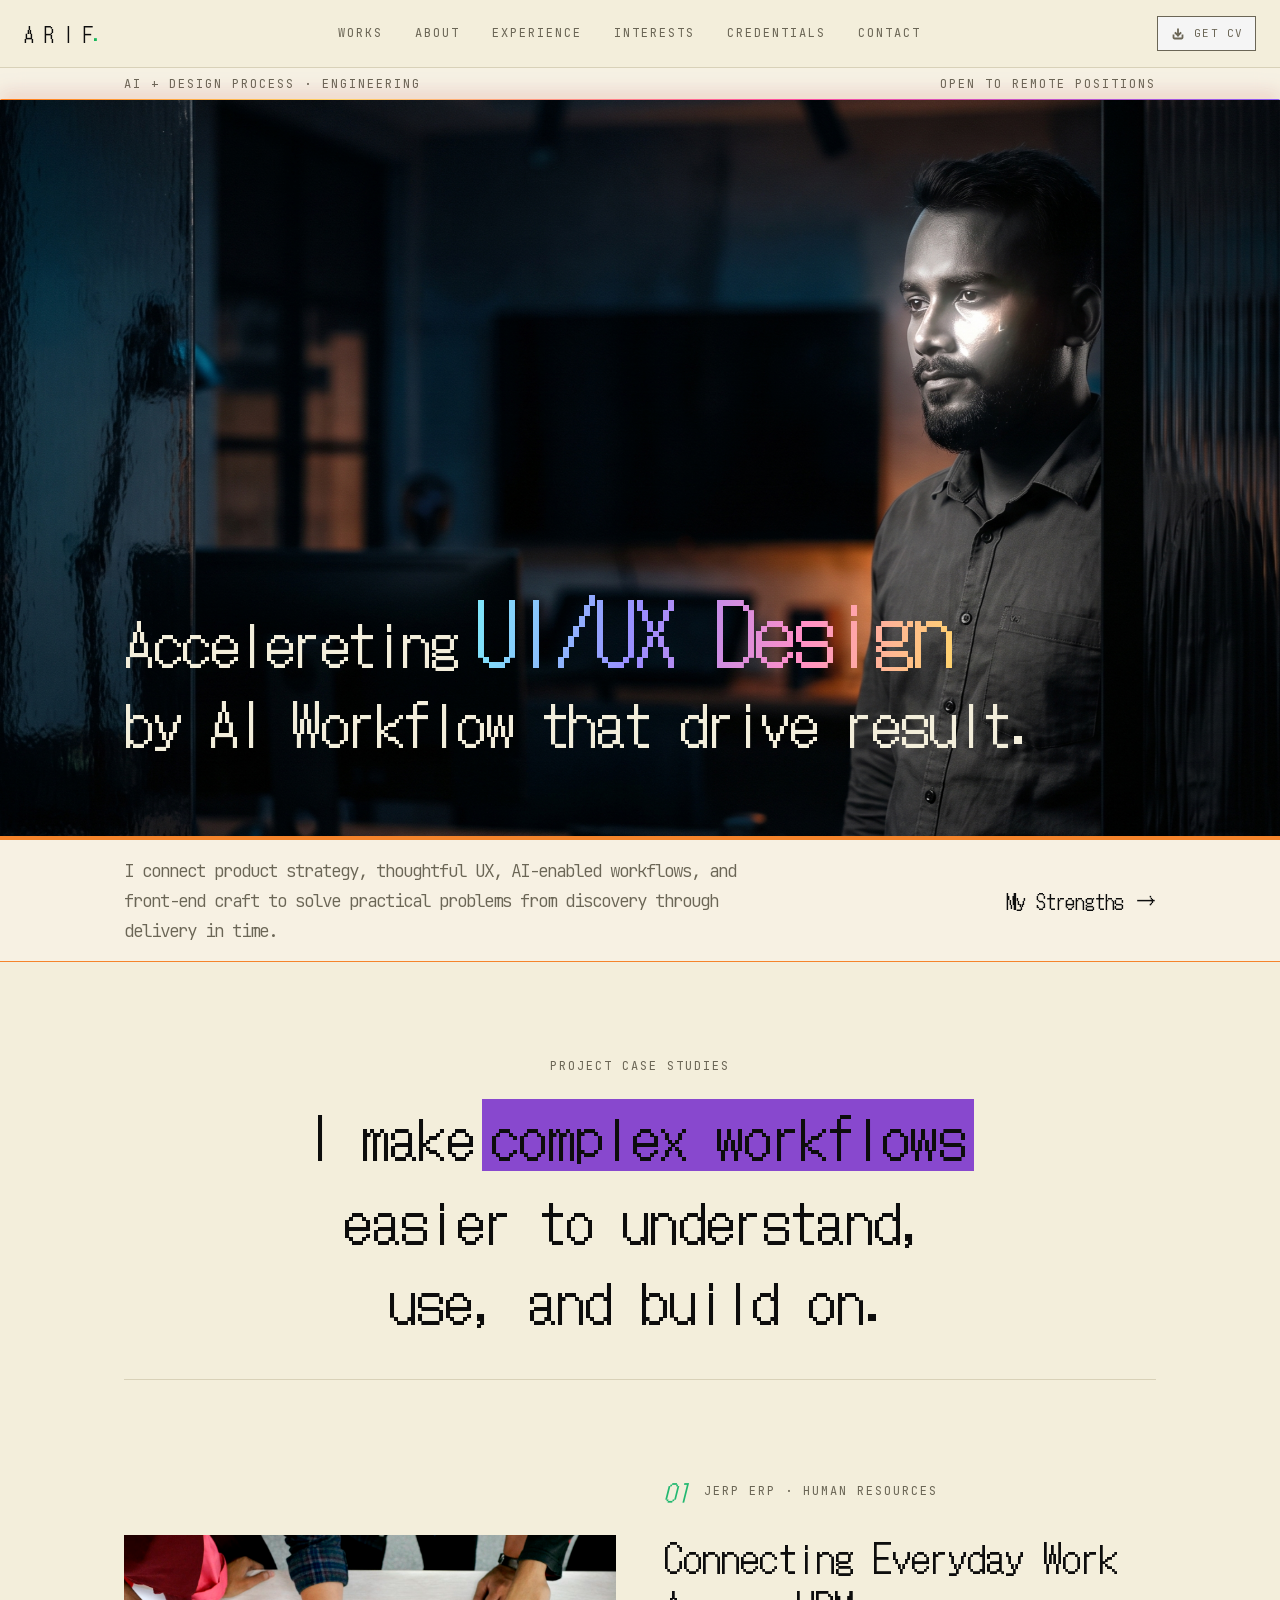
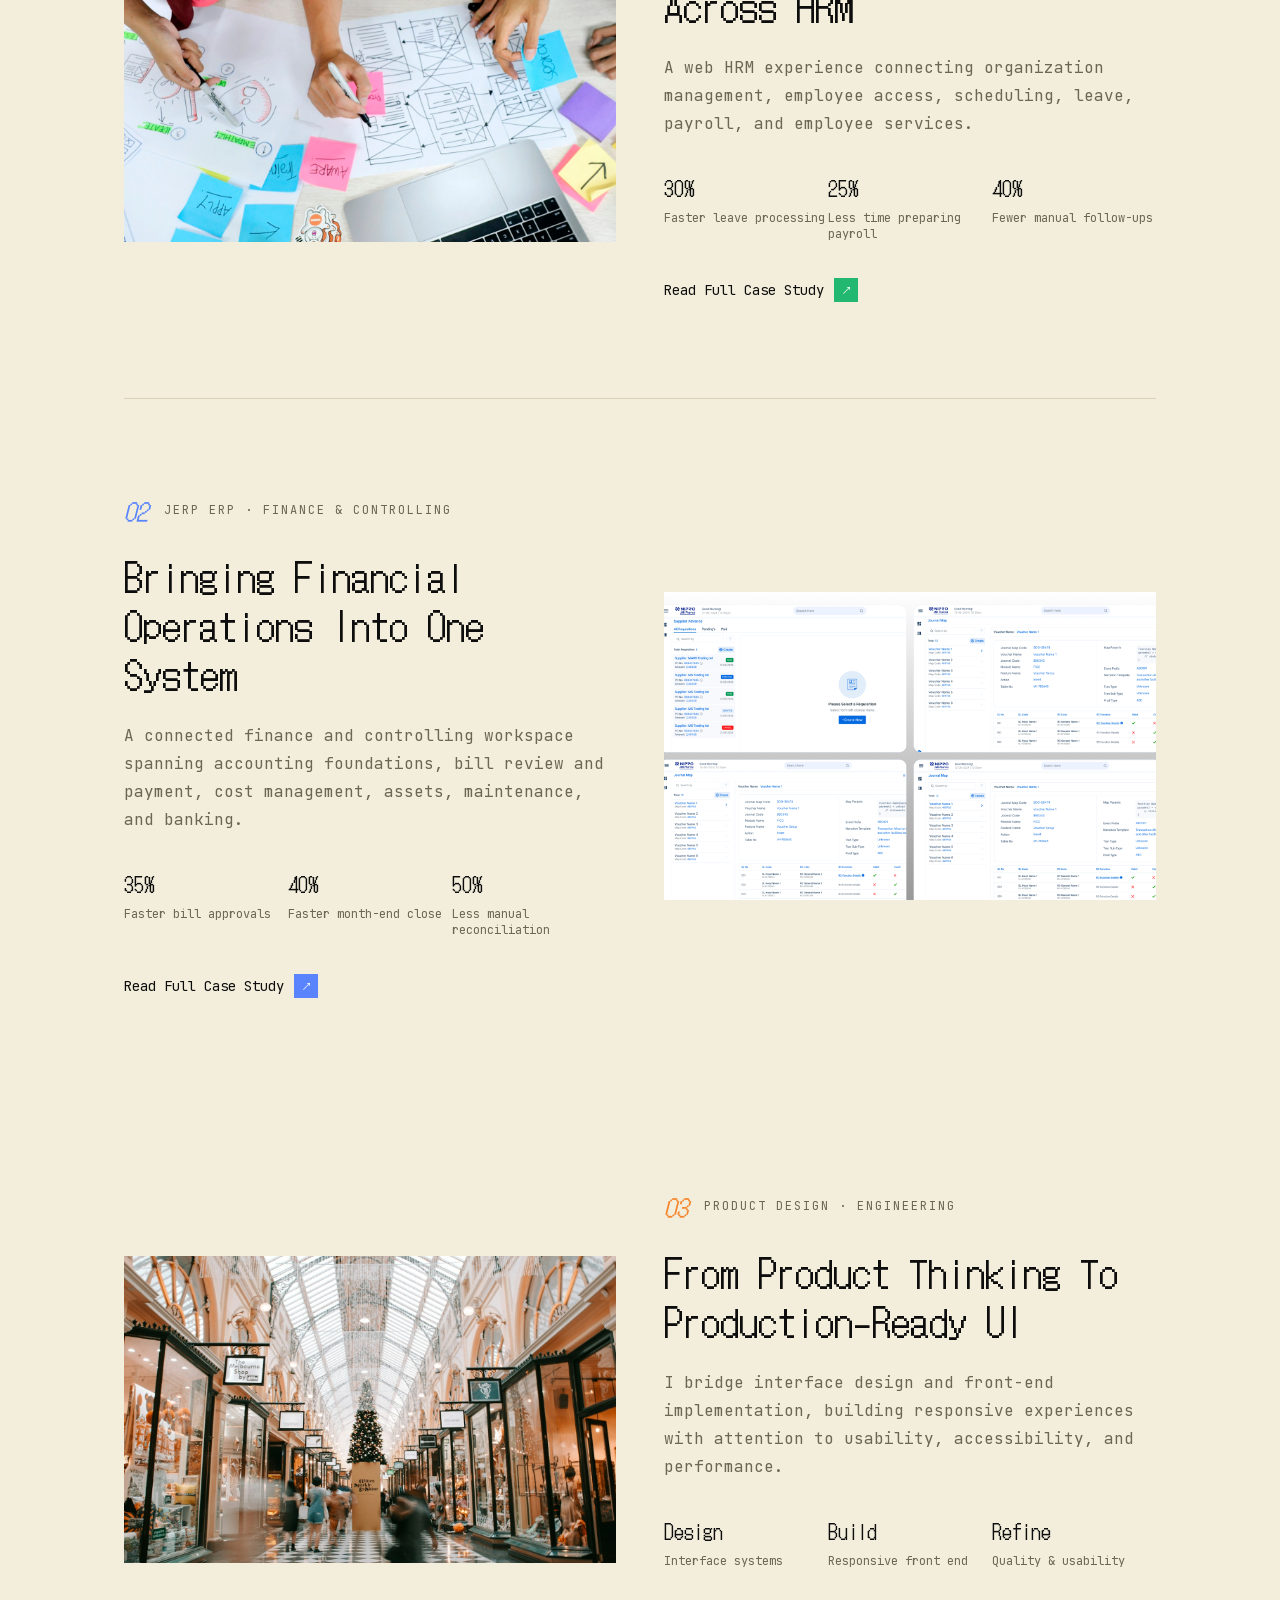
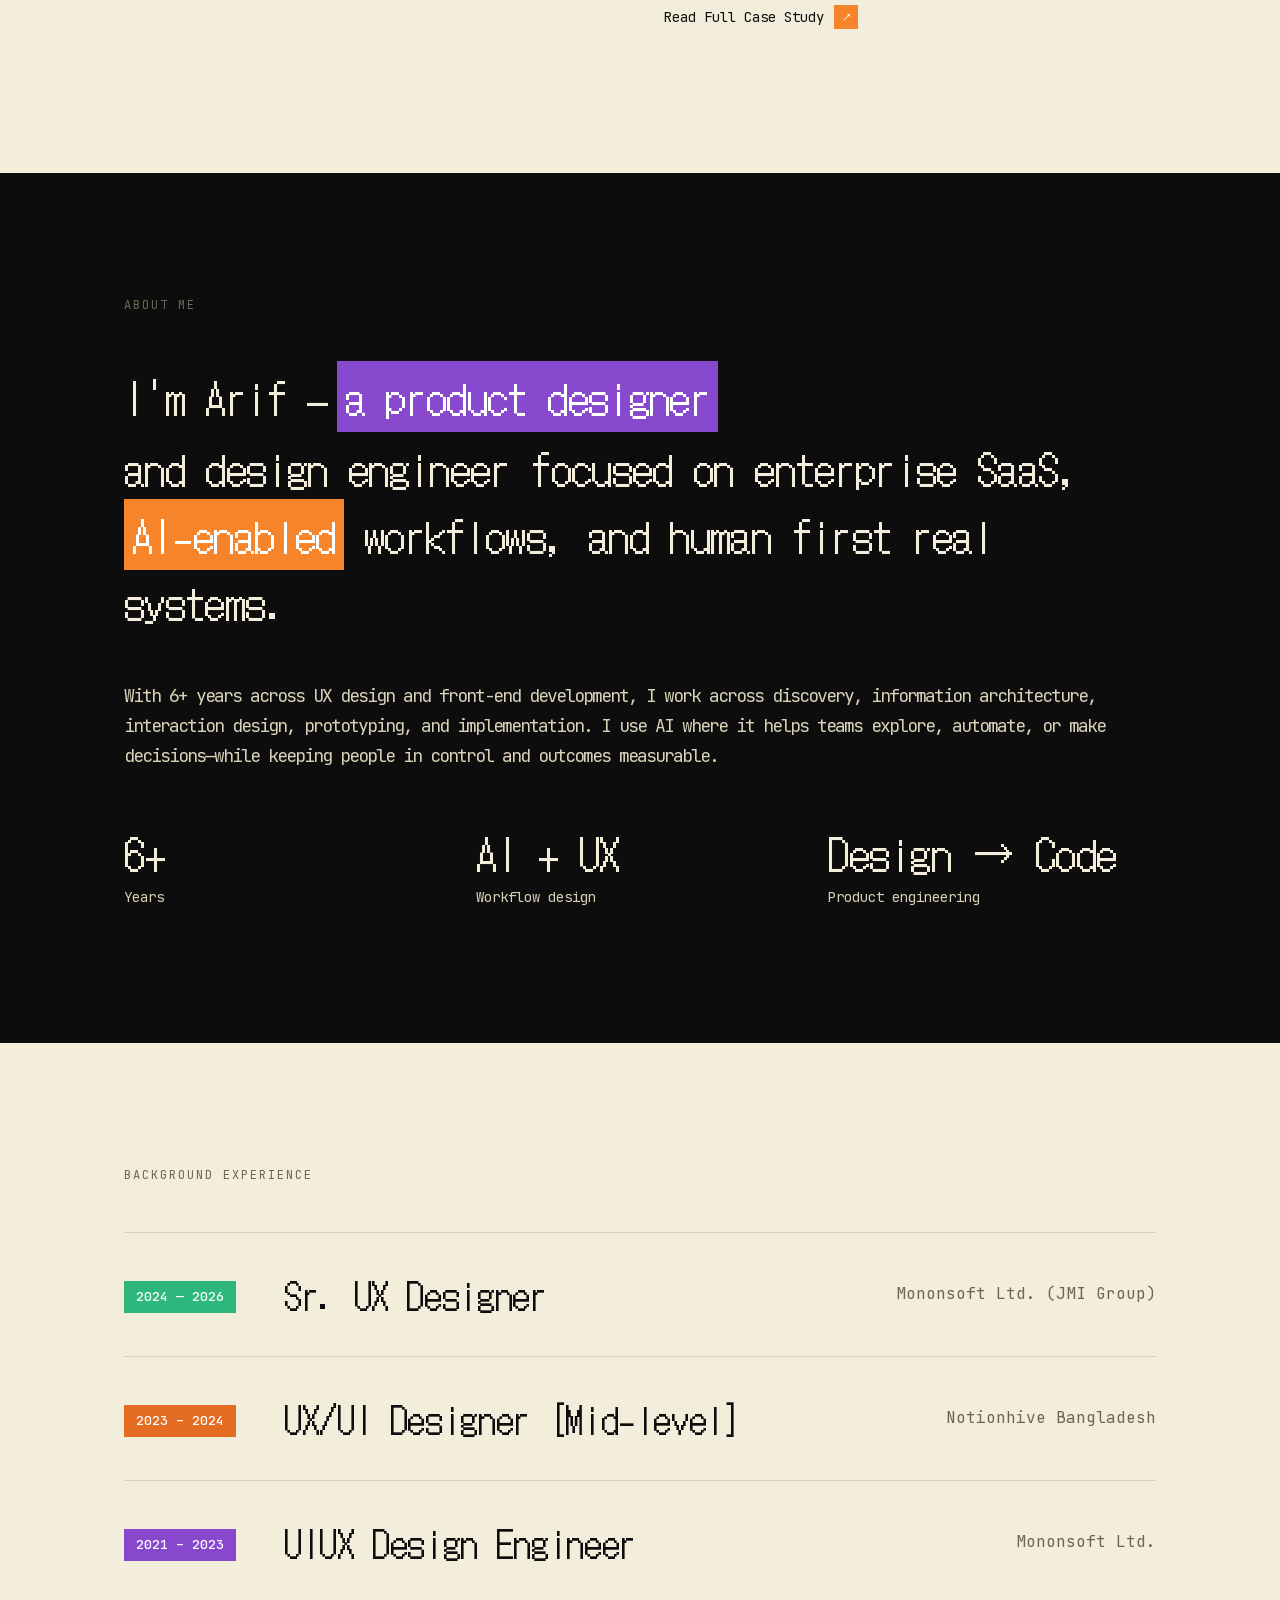
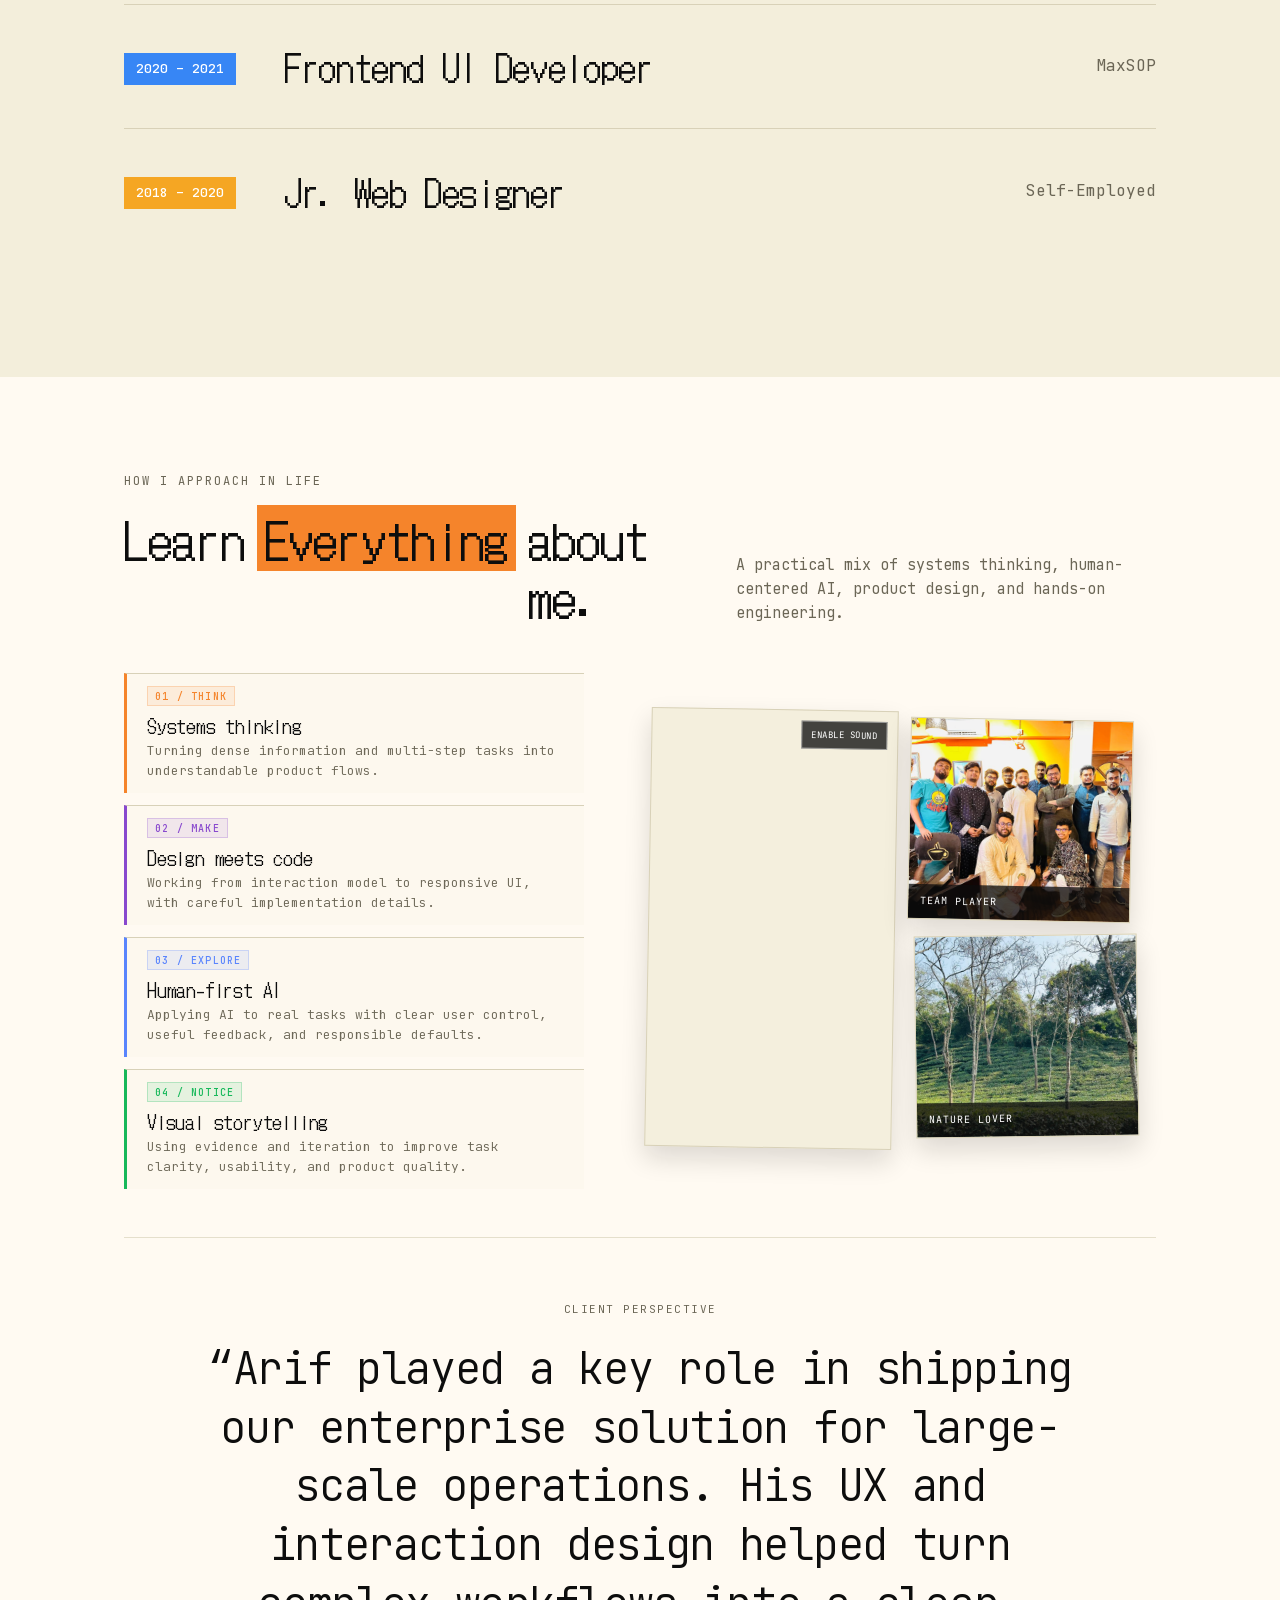
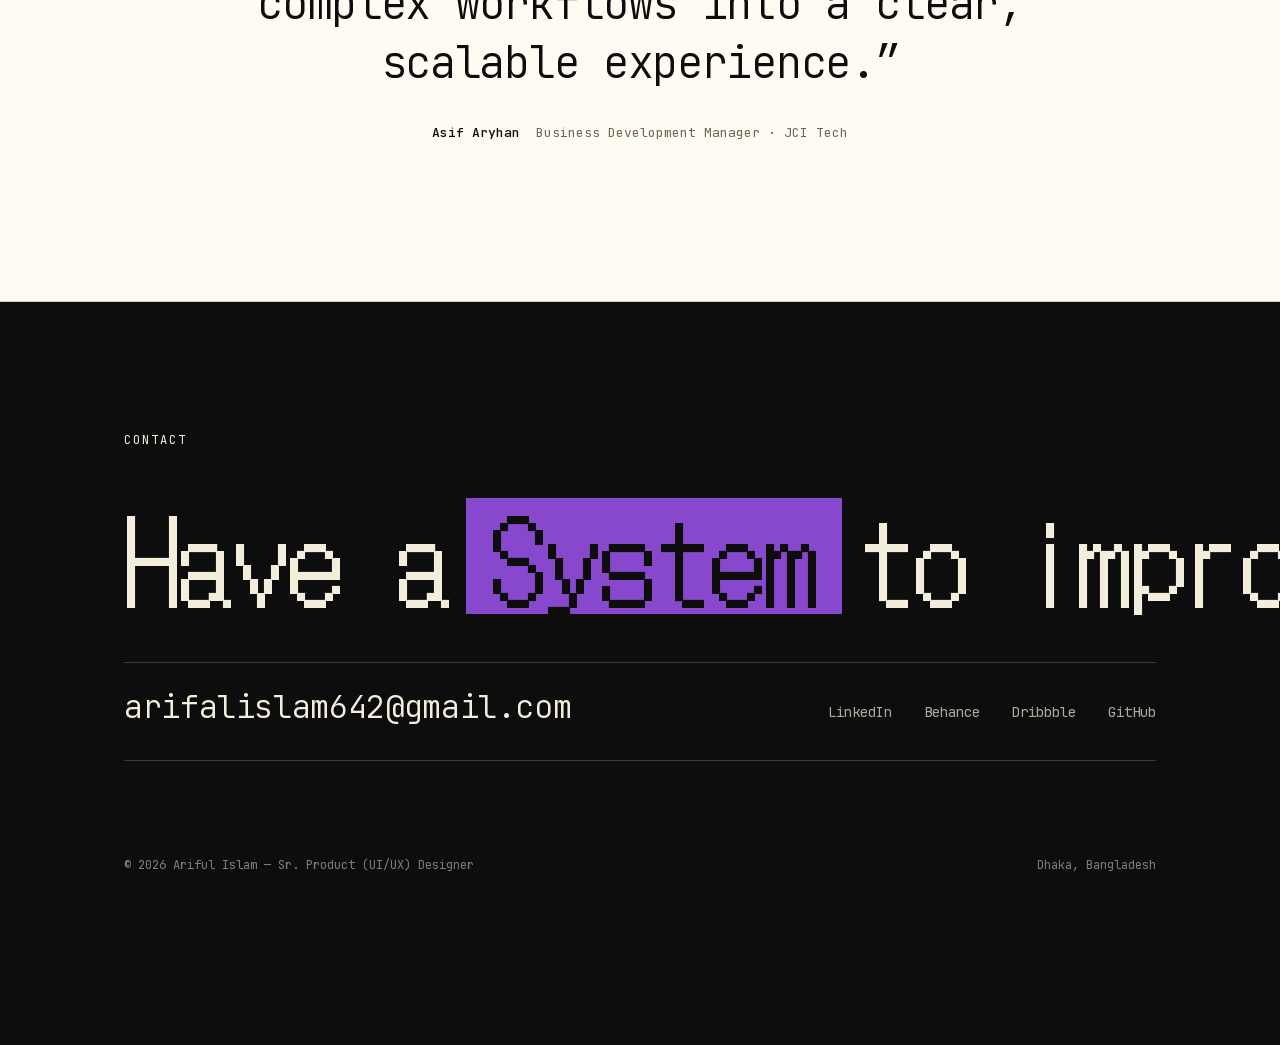
==== index.html @ 2fe3ec9c "Theme toggle disabled" ====
<!DOCTYPE html>
<html lang="en">
    <head>
        <meta charset="utf-8">
        <meta name="viewport" content="width=device-width, initial-scale=1">
        <meta name="description" content="Ariful Islam is a product designer and design engineer focused on enterprise SaaS, AI-enabled workflows, and production-ready user experiences.">
        <title>I'm ARIF — Design Engineer</title>
        <script>
            (function(){
                document.documentElement.dataset.theme='light';
                try{localStorage.removeItem('portfolio-theme');}catch(error){}
                var preloaderSeen=false;
                try{
                    preloaderSeen=localStorage.getItem('portfolio-preloader-seen')==='true';
                    if(!preloaderSeen) localStorage.setItem('portfolio-preloader-seen','true');
                }catch(error){}
                if(preloaderSeen) document.documentElement.dataset.preloader='skip';
            })();
        </script>
        <link rel="preconnect" href="https://fonts.googleapis.com">
        <link rel="preconnect" href="https://fonts.gstatic.com" crossorigin>
        <link href="https://fonts.googleapis.com/css2?family=DotGothic16&display=swap" rel="stylesheet">
        <link rel="stylesheet" href="css/style.css">
    </head>
    <body>
        <div class="preloader" id="preloader" role="progressbar" aria-label="Loading portfolio" aria-valuemin="0" aria-valuemax="100" aria-valuenow="0">
            <div class="preloader-inner">
                <div class="preloader-kicker"><span>ARIFUL ISLAM</span><span>PRODUCT DESIGN / AI + WORKFLOW UX</span></div>
                <div class="preloader-words" aria-hidden="true">
                    <span>Ideate</span>
                    <span>Design</span>
                    <span>Deliver</span>
                </div>
                <div class="preloader-footer">
                    <span class="preloader-caption">From complex workflows to useful products.</span>
                    <div class="preloader-progress">
                        <span id="loading-progress">00</span><span>%</span>
                    </div>
                </div>
                <div class="preloader-track" aria-hidden="true"><span id="loading-progress-bar"></span></div>
            </div>
        </div>
        <div class="page" id="view-home">

            <!-- Nav -->
            <header class="nav" id="top">
                <button class="burger" aria-label="Open menu" aria-expanded="false"><i></i><i></i><i></i></button>
                <a class="brand fr" href="#top">A R I F<i>.</i></a>
                <nav class="links">
                    <a class="label" href="#work">Works</a>
                    <a class="label" href="#about">About</a>
                    <a class="label" href="#experience">Experience</a>
                    <a class="label" href="#interests">Interests</a>
                    <a class="label" href="#about">Credentials</a>
                    <a class="label" href="#contact">Contact</a>
                </nav>
                <div class="tools">
                    <a class="btn cv" href="files/ARIF%20-%20UIUX%20Designer.pdf" target="_blank" rel="noopener" aria-label="Open CV in a new tab: ARIF - UIUX Designer"><span class="ic"><picture><source media="(max-width:900px)" srcset="images/figma/2354f9d8-5278-4d03-8364-8a2ddc9ea9be.svg"><img alt="" src="images/figma/2106d6c3-8b2b-41fc-a728-a4de58cad21e.svg"></picture></span><span class="label"><span class="d">Get CV</span><span class="m">CV</span></span></a>
                </div>
            </header>

            <!-- Hero -->
            <section class="hero">
                <div class="bar">
                    <span class="label d">AI + Design Process · Engineering </span>
                    <span class="label d"> Open to Remote Positions</span>

                    <span class="label m">AI + Design Process · Engineering</span>
                    <span class="label m">Open to Remote Positions</span>
                </div>
                <div class="rule r1"><img alt="" src="images/figma/4766d09e-63fb-443e-a6aa-51ce21c0237a.svg"></div>
                <div class="stage">
                    <picture><img class="bg" alt="" src="images/hero-background.jpg"></picture>
                    <h1 class="h1 fr" aria-label="Designing useful products, AI-assisted workflows, clear interfaces, and production-ready experiences.">
                        <p class="line">
                            <span> Accelereting </span>
                            <span class="xbox">
                                <span aria-live="off" style="margin-left: 8px;"> UI/UX Design </span>
                            </span>
                        </p>
                        <p class="line">
                            <span> by AI Workflow that drive result. </span>
                        </p>
                    </h1>
                </div>
                <div class="rule r4"><img alt="" src="images/figma/1e6766a9-c82f-479d-93be-586191db1afd.svg"></div>
                <div class="cta">
                    <p>I connect product strategy, thoughtful UX, AI-enabled workflows, and front-end craft to solve practical problems from discovery through delivery in time.</p>
                    <a class="get fr" href="#interests"><span>My Strengths</span><b>→</b></a>
                </div>
                <div class="rule r1"><img alt="" src="images/figma/4766d09e-63fb-443e-a6aa-51ce21c0237a.svg"></div>
            </section>

            <!-- Work -->
            <section class="work" id="work">
                <div class="wh rv">
                    <span class="label">Project Case Studies</span>
                    <h2 class="fr">
                        <span>I make </span><span class="hl hl-purple">complex workflows</span><span> easier to understand, </span><br/><span>use, and build on.</span>
                    </h2>
                </div>
                <div class="div"></div>

                <article class="case">
                    <div class="pic rv"><picture><source media="(max-width:900px)" srcset="images/figma/c8903899-1122-4c2f-83c6-a84b48c4969e.png"><img alt="" src="images/projects/Professional HR Dashboard Workspace.png"></picture></div>
                    <div class="info rv case-info--hr rv-delay-short">
                        <div class="tag"><i class="fr">01</i><span class="label">JERP ERP · Human Resources</span></div>
                        <h3 class="fr">Connecting everyday work across HRM</h3>
                        <p class="d">A web HRM experience connecting organization management, employee access, scheduling, leave, payroll, and employee services.</p>
                        <div class="impact">
                            <div><b class="fr">30%</b><span>Faster leave processing</span></div>
                            <div><b class="fr">25%</b><span>Less time preparing payroll</span></div>
                            <div><b class="fr">40%</b><span>Fewer manual follow-ups</span></div>
                        </div>
                        <a class="read" href="jerp-hrm.html"><span>Read Full Case Study</span><span class="ar"><span>→</span></span></a>
                    </div>
                </article>
                <div class="div"></div>

                <article class="case flip">
                    <div class="info rv case-info--finance">
                        <div class="tag"><i class="fr">02</i><span class="label">JERP ERP · Finance &amp; Controlling</span></div>
                        <h3 class="fr">Bringing financial operations into one system</h3>
                        <p class="d">A connected finance and controlling workspace spanning accounting foundations, bill review and payment, cost management, assets, maintenance, and banking.</p>
                        <div class="impact">
                            <div><b class="fr">35%</b><span>Faster bill approvals</span></div>
                            <div><b class="fr">40%</b><span>Faster month-end close</span></div>
                            <div><b class="fr">50%</b><span>Less manual reconciliation</span></div>
                        </div>
                        <a class="read" href="jerp-fico.html"><span>Read Full Case Study</span><span class="ar"><span>→</span></span></a>
                    </div>
                    <div class="pic rv rv-delay-short"><picture><source media="(max-width:1200px; height:auto;)" srcset="images/figma/jerp-fico-cover.webp"><img alt="JERP Finance and Controlling design cover" src="images/projects/Fico-thumb.png"></picture></div>
                </article>
                <div class="div"></div>

                <article class="case">
                    <div class="pic rv"><picture><source media="(max-width:900px)" srcset="images/figma/0264cc66-0c11-4aea-9021-ad4b5924b620.png"><img alt="" src="images/figma/62c548c0-f59b-4405-a1c5-831f545aeeb9.png"></picture></div>
                    <div class="info rv case-info--product rv-delay-short">
                        <div class="tag"><i class="fr">03</i><span class="label">Product Design · Engineering</span></div>
                        <h3 class="fr">From product thinking to production-ready UI</h3>
                        <p class="d">I bridge interface design and front-end implementation, building responsive experiences with attention to usability, accessibility, and performance.</p>
                        <div class="impact">
                            <div><b class="fr">Design</b><span>Interface systems</span></div>
                            <div><b class="fr">Build</b><span>Responsive front end</span></div>
                            <div><b class="fr">Refine</b><span>Quality &amp; usability</span></div>
                        </div>
                        <a class="read" href="solara.html"><span>Read Full Case Study</span><span class="ar"><span>→</span></span></a>
                    </div>
                </article>
            </section>

            <!-- About -->
            <section class="about" id="about">
                <span class="label rv">About me</span>
                <h2 class="fr rv">
                    <span>I'm Arif —</span><span class="hl hl-purple">a product designer</span><span>and design engineer focused on enterprise SaaS, <span class="hl hl-orange">AI-enabled</span> workflows, and human first real systems.</span>
                </h2>
                <p class="bio rv">With 6+ years across UX design and front-end development, I work across discovery, information architecture, interaction design, prototyping, and implementation. I use AI where it helps teams explore, automate, or make decisions—while keeping people in control and outcomes measurable.</p>
                <div class="stats rv">
                    <div><b class="fr" data-count="6" data-suffix="+">6+</b><span>Years</span></div>
                    <div><b class="fr">AI + UX</b><span>Workflow design</span></div>
                    <div><b class="fr">Design → Code</b><span>Product engineering</span></div>
                </div>
            </section>

            <!-- Experience -->
            <section class="exp" id="experience">
                <span class="label rv">Background Experience</span>
                <div class="rows">
                    <div class="row row--monon rv"><span class="badge">2024 — 2026</span><h4 class="fr">Sr. UX Designer</h4><span class="co">Mononsoft Ltd. (JMI Group)</span></div>
                    <div class="row row--notionhive rv"><span class="badge">2023 – 2024</span><h4 class="fr">UX/UI Designer [Mid-level]</h4><span class="co">Notionhive Bangladesh</span></div>
                    <div class="row row--monon-alt rv"><span class="badge">2021 – 2023</span><h4 class="fr">UIUX Design Engineer</h4><span class="co">Mononsoft Ltd.</span></div>
                    <div class="row row--maxsop rv"><span class="badge">2020 – 2021</span><h4 class="fr">Frontend UI Developer</h4><span class="co">MaxSOP</span></div>
                    <div class="row row--self-employed rv"><span class="badge">2018 – 2020</span><h4 class="fr">Jr. Web Designer</h4><span class="co">Self-Employed</span></div>
                </div>
            </section>

            <!-- Interests -->
            <section class="interests" id="interests">
                <div class="interest-head rv">
                    <div class="interest-title">
                        <span class="label">How I approach in life</span>
                        <h2 class="fr">Learn<span class="hl hl-orange">Everything</span>about me.</h2>
                    </div>
                    <p>A practical mix of systems thinking, human-centered AI, product design, and hands-on engineering.</p>
                </div>


                
                <div class="interest-layout">
                    <div class="interest-notes">
                        <article class="interest-note interest-note--systems">
                            <span class="interest-note-index">01 / THINK</span>
                            <h3 class="fr">Systems thinking</h3>
                            <p>Turning dense information and multi-step tasks into understandable product flows.</p>
                        </article>
                        <article class="interest-note interest-note--design">
                            <span class="interest-note-index">02 / MAKE</span>
                            <h3 class="fr">Design meets code</h3>
                            <p>Working from interaction model to responsive UI, with careful implementation details.</p>
                        </article>
                        <article class="interest-note interest-note--ai">
                            <span class="interest-note-index">03 / EXPLORE</span>
                            <h3 class="fr">Human-first AI</h3>
                            <p>Applying AI to real tasks with clear user control, useful feedback, and responsible defaults.</p>
                        </article>
                        <article class="interest-note interest-note--storytelling">
                            <span class="interest-note-index">04 / NOTICE</span>
                            <h3 class="fr">Visual storytelling</h3>
                            <p>Using evidence and iteration to improve task clarity, usability, and product quality.</p>
                        </article>
                    </div>

                    <div class="interest-collage" aria-label="A collage of Ariful and his creative work">
                        <figure class="interest-photo interest-photo--portrait">
                            <video src="files/Biography_Reel_v2_9x16.mov" autoplay muted playsinline loop preload="metadata" aria-label="."></video>
                            <button class="interest-video-sound" type="button" aria-label="Enable video sound" aria-pressed="false">Enable sound</button>
                        </figure>
                        <figure class="interest-photo interest-photo--process">
                            <img src="images/team-player.jpg" alt="workflow.">
                            <figcaption><span>TEAM PLAYER</span></figcaption>
                        </figure>
                        <figure class="interest-photo interest-photo--dashboard">
                            <img src="images/nature.jpg" alt="delivery">
                            <figcaption><span>NATURE LOVER</span></figcaption>
                        </figure>
                    </div>
                </div>

                <figure class="interest-testimonial rv">
                    <span class="interest-testimonial-label">CLIENT PERSPECTIVE</span>
                    <blockquote>
                        “Arif played a key role in shipping our enterprise solution for large-scale operations.
                        His UX and interaction design helped turn complex workflows into a clear, scalable experience.”
                    </blockquote>
                    <figcaption>
                        <strong>Asif Aryhan</strong>
                        <span>Business Development Manager · JCI Tech</span>
                    </figcaption>
                </figure>
            </section>

            <!-- Contact -->
            <section class="contact" id="contact">
                <div class="cwrap">
                    <span class="label">Contact</span>
                    <div class="big fr rv"><span>Have a </span><span class="w contact-highlight">System</span><span>to improve?</span></div>
                    <div class="mailrow rv">
                        <a class="mail" href="mailto:arifalislam642@gmail.com"><span>arifalislam642@gmail.com</span><u></u></a>
                        <div class="soc">
                            <a href="https://www.linkedin.com/in/mr-arif" target="_blank" rel="noopener noreferrer">LinkedIn</a>
                            <a href="https://www.behance.net/mr-arif" target="_blank" rel="noopener noreferrer">Behance</a>
                            <a href="https://dribbble.com/arifalislam" target="_blank" rel="noopener noreferrer">Dribbble</a>
                            <a href="https://github.com/arifalislam" target="_blank" rel="noopener noreferrer">GitHub</a>
                        </div>
                    </div>
                    <div class="foot"><span>© 2026 Ariful Islam — Sr. Product (UI/UX) Designer</span><span>Dhaka, Bangladesh</span></div>
                </div>
            </section>
        </div>

        <div class="menu" id="menu" aria-hidden="true">
            <div class="mnav"><a class="mbrand fr" href="#top">Ariful Islam<i>.</i></a><button class="close" aria-label="Close menu"></button></div>
            <nav class="mlinks">
                <a class="ml on" href="#top" data-sec="top"><b class="fr">Home<i class="dot"></i></b><small>01</small></a><hr>
                <a class="ml" href="#about" data-sec="about"><b class="fr">About</b><small class="bg bg-purple">02</small></a><hr>
                <a class="ml" href="#experience" data-sec="experience"><b class="fr">Experience</b><small>03</small></a><hr>
                <a class="ml" href="#work" data-sec="work"><b class="fr">Projects</b><small class="bg bg-orange">04</small></a><hr>
                <a class="ml" href="#interests" data-sec="interests"><b class="fr">Interests</b><small>05</small></a><hr>
                <a class="ml" href="#contact" data-sec="contact"><b class="fr">Contact</b><small>06</small></a>
            </nav>
            <div class="mfoot">
                <div class="mstate fr"><span>Have a</span><span class="w">workflow</span><span>to improve?</span></div>
                <a class="memail fr" href="mailto:arifalislam642@gmail.com">arifalislam642@gmail.com</a>
                <div class="msoc">
                    <a href="https://www.linkedin.com/in/mr-arif" target="_blank" rel="noopener noreferrer">LinkedIn</a>
                    <a href="https://www.behance.net/mr-arif" target="_blank" rel="noopener noreferrer">Behance</a>
                    <a href="https://dribbble.com/arifalislam" target="_blank" rel="noopener noreferrer">Dribbble</a>
                    <a href="https://github.com/arifalislam" target="_blank" rel="noopener noreferrer">GitHub</a>
                </div>
            </div>
            <div class="hind"><span></span></div>
        </div>

        <script src="js/portfolio.js"></script>
    </body>
</html>
---- css/style.css ----
@font-face {
  font-family: 'JetBrains Mono';
  font-style: normal;
  font-weight: 300 700;
  font-display: swap;
  src: url('../fonts/jetbrains-mono-latin-variable.woff2') format('woff2')
}

:root {
  --bg: #f3eedb;
  --hero: #f7f1e3;
  --ink: #0d0d0d;
  --mute: #6b6656;
  --line: #d8d1b8;
  --contrast-bg: #0d0d0d;
  --contrast-fg: #f3eedb;
  --contrast-muted: #d8d1b8;
  --contact-bg: #0d0d0d;
  --hero-fg: #f3eedb;
  --hero-highlight-fg: var(--contrast-fg);
  --surface: #f4efdd;
  --surface-alt: #fff;
  --interests-bg: #fffaf2;
  --control: #f5f5f5;
  --control-hover: #fff;
  --green: #17b85a;
  --review-accent: #087a3d;
  --orange: #f5842b;
  --blue: #5984fd;
  --purple: #8848ce;
  --ease: cubic-bezier(.22, .8, .2, 1);
}

html {
  color-scheme: light;
}

* {
  box-sizing: border-box;
  margin: 0;
  padding: 0
}

html {
  scroll-behavior: auto
}

body {
  background: var(--bg);
  color: var(--ink);
  font-family: 'JetBrains Mono', monospace;
  -webkit-font-smoothing: antialiased;
  overflow-x: hidden;
  transition: background-color .3s, color .3s
}

p {
  font-family: 'JetBrains Mono', monospace
}

a {
  color: inherit;
  text-decoration: none
}

img {
  display: block;
  max-width: none
}

.page {
  width: 100%;
  max-width: none;
  margin: 0;
  position: relative
}

.fr,
h1,
h2,
h3,
h4,
.hl,
.cs-hl p,
.big,
.mrow b {
  font-family: 'DotGothic16', sans-serif
}

.mono {
  font-family: 'JetBrains Mono', monospace
}

.label {
  font-family: 'JetBrains Mono', monospace;
  font-size: 12px;
  letter-spacing: 2px;
  text-transform: uppercase;
  color: var(--mute);
  line-height: 16.5px;
  white-space: nowrap
}

/* ---------- Preloader ---------- */
.preloader {
  position: fixed;
  inset: 0;
  z-index: 1000;
  display: grid;
  place-items: center;
  overflow: hidden;
  background: #0d0d0d;
  color: #f3eedb;
  opacity: 1;
  visibility: visible;
  transition: opacity .7s var(--ease), visibility .7s
}

html[data-preloader="skip"] .preloader {
  display: none
}

.preloader-inner {
  width: min(100% - 96px, 1240px);
  display: flex;
  flex-direction: column;
  gap: 32px
}

.preloader-kicker,
.preloader-footer {
  display: flex;
  justify-content: space-between;
  align-items: center;
  gap: 20px;
  font-family: 'JetBrains Mono', monospace;
  font-size: 11px;
  line-height: 16px;
  letter-spacing: 1.5px;
  text-transform: uppercase
}

.preloader-kicker {
  color: #a9afa5
}

.preloader-words {
  display: flex;
  flex-direction: column;
  align-items: flex-start;
  font-family: 'DotGothic16', sans-serif;
  font-size: clamp(56px, 9vw, 112px);
  font-weight: 300;
  line-height: .98;
  letter-spacing: -.04em
}

.preloader-words span {
  display: block;
  opacity: 0;
  transform: translateY(16px);
  animation: preloader-word-in .4s var(--ease) forwards
}

.preloader-words span:nth-child(2) {
  animation-delay: .2s;
  color: #17b85a
}

.preloader-words span:nth-child(3) {
  animation-delay: .4s
}

.preloader-footer {
  align-items: flex-end;
  letter-spacing: 0;
  text-transform: none
}

.preloader-caption {
  color: #a9afa5
}

.preloader-progress {
  display: flex;
  gap: 3px;
  align-items: baseline;
  font-size: clamp(32px, 5vw, 56px);
  line-height: 1;
  font-variant-numeric: tabular-nums;
  letter-spacing: -.06em
}

.preloader-progress span:first-child {
  min-width: 3ch;
  text-align: right;
  color: #f3eedb
}

.preloader-progress span:last-child {
  font-size: .4em;
  color: #a9afa5;
  letter-spacing: 0
}

.preloader-track {
  height: 2px;
  width: 100%;
  overflow: hidden;
  background: #343c35
}

.preloader-track span {
  display: block;
  width: 0;
  height: 100%;
  background: #17b85a;
  transition: width .12s linear
}

.preloader.is-done {
  opacity: 0;
  visibility: hidden;
  pointer-events: none
}

@keyframes preloader-word-in {
  to {
    opacity: 1;
    transform: translateY(0)
  }
}

@media (max-width:900px) {
  .preloader-inner {
    width: calc(100% - 40px);
    gap: 24px
  }

  .preloader-kicker,
  .preloader-footer {
    font-size: 9px;
    letter-spacing: .7px
  }

  .preloader-words {
    font-size: clamp(48px, 14vw, 76px)
  }

  .preloader-caption {
    max-width: 60%
  }
}

@media (max-width:380px) {
  .preloader-inner {
    width: calc(100% - 32px)
  }

  .preloader-kicker {
    font-size: 8px;
    letter-spacing: .3px
  }

  .preloader-words {
    font-size: 44px
  }

  .preloader-caption {
    font-size: 8px
  }
}

@media (prefers-reduced-motion:reduce) {
  .preloader-words span {
    animation: none;
    opacity: 1;
    transform: none
  }

  .preloader-track span {
    transition: none
  }

  .preloader {
    transition: none
  }
}

/* ---------- Nav ---------- */
.nav {
  display: flex;
  align-items: center;
  justify-content: space-between;
  padding: 16px 24px;
  border-bottom: 1px solid var(--line);
  height: 68px
}

.brand {
  font-size: 20px;
  line-height: 28px;
  letter-spacing: -.2px;
  font-weight: 400
}

.brand i {
  font-style: normal;
  color: var(--green);
  display: inline-block;
  transition: transform .5s var(--ease)
}

.brand:hover i {
  transform: translateY(-4px) scale(1.5)
}

.links {
  display: flex;
  gap: clamp(16px, 2.5vw, 48px);
  align-items: center
}

.links a {
  position: relative;
  display: block
}

.links a::after,
.ul::after {
  content: "";
  position: absolute;
  left: 0;
  top: 19.5px;
  height: 1px;
  width: 0;
  background: var(--green);
  transition: width .45s var(--ease)
}

.links a:hover::after,
.links a.on::after {
  width: 100%
}

.links a:hover {
  color: var(--ink)
}

.links a.cur {
  color: var(--ink);
  font-weight: 700
}

.links a.cur::after {
  display: none
}

.tools {
  display: flex;
  gap: 8px
}

.btn {
  display: flex;
  gap: 8px;
  align-items: center;
  padding: 8px 12px;
  border: 1px solid var(--line);
  cursor: pointer;
  transition: background .3s, border-color .3s, transform .3s var(--ease)
}

.btn.cv {
  background: var(--control);
  border-color: var(--mute)
}

.btn .label {
  font-size: 11px;
  letter-spacing: 1.1px;
  text-align: center
}

.btn .ic {
  width: 16px;
  height: 16px;
  display: flex;
  align-items: center;
  justify-content: center
}

.btn .ic img {
  width: 12px;
  height: 12px
}

.btn:hover {
  transform: translateY(-2px);
  border-color: var(--green)
}

.btn.cv:hover {
  background: #fff
}

.btn.cv:hover .ic img {
  animation: bob .7s var(--ease) infinite
}

@keyframes bob {
  50% {
    transform: translateY(3px)
  }
}

@keyframes rainbow-line {
  0% {
    background-position: 0% 50%
  }

  100% {
    background-position: 220% 50%
  }
}

/* ---------- Hero ---------- */
.hero {
  background: var(--hero)
}

.bar {
  display: flex;
  justify-content: space-between;
  align-items: center;
  padding: 8px 124px;
  height: 32px;
  background: color-mix(in srgb, var(--hero) 78%, transparent);
  backdrop-filter: blur(12px);
  -webkit-backdrop-filter: blur(12px)
}

.bar a {
  transition: color .3s
}

.bar a:hover {
  color: var(--green)
}

.rule {
  height: 0;
  position: relative;
  width: 100%
}

.rule img {
  position: absolute;
  left: 0;
  right: 0;
  width: 100%
}

.rule.r1 img {
  top: -1px;
  height: 1px
}

.hero .rule.r1 img {
  display: none
}

.hero .bar+.rule.r1::before {
  content: "";
  position: absolute;
  top: -1px;
  left: 0;
  right: 0;
  height: 3px;
  background: linear-gradient(90deg, #ff7a18 0%, #ffd166 12%, #ff4d9d 28%, #7a5cff 48%, #38bdf8 65%, #7ef9a9 80%, #ff7a18 100%);
  background-size: 220% 100%;
  animation: rainbow-line 7s linear infinite;
  box-shadow: 0 0 18px rgba(255, 122, 24, .72), 0 0 22px rgba(122, 92, 255, .55);
  border-radius: 999px
}

.cta+.rule.r1::before {
  content: "";
  position: absolute;
  top: -1px;
  left: 0;
  right: 0;
  height: 1px;
  background: var(--orange);
  box-shadow: 0 0 0 rgba(0, 0, 0, 0)
}

.rule.r4 img {
  top: -4px;
  height: 4px
}

.stage {
  position: relative;
  height: min(740px, max(520px, calc(100svh - 100px)));
  display: flex;
  align-items: flex-end;
  padding: 78px 124px;
  overflow: hidden
}

.stage picture {
  position: absolute;
  inset: 0;
  display: block
}

.stage .bg {
  position: absolute;
  inset: 0;
  width: 100%;
  height: 100%;
  object-fit: cover;
  pointer-events: none;
  will-change: transform;
  transform: translate3d(var(--hero-bg-x, 0px), var(--hero-bg-y, 0px), 0) scale(var(--hero-bg-scale, 1));
  transition: transform .55s var(--ease)
}

.h1 {
  position: relative;
  display: flex;
  flex-direction: column;
  align-items: flex-start;
  color: var(--hero-fg)
}

.h1,
.h1 p,
.xbox span {
  font-family: 'DotGothic16', sans-serif
}

.h1 p {
  font-weight: 300;
  font-size: clamp(52px, 4.5vw, 68px);
  line-height: 1.4;
  letter-spacing: -1.4734px;
  white-space: nowrap
}

.h1 .line:first-child {
  display: flex;
  align-items: baseline;
  gap: .16em;
  width: max-content;
  max-width: 100%
}

.line>span,
.line>.xbox {
  display: block;
  transform: translateY(105%);
  transition: transform 1.1s var(--ease)
}

.loaded .line>span,
.loaded .line>.xbox {
  transform: none
}

.xbox {
  flex: none
}

.h1 .line:first-child>span:first-child {
  transition-delay: .15s
}

.h1 .line:first-child>.xbox {
  transition-delay: .25s
}

.h1 .line:nth-child(2)>span {
  transition-delay: .35s
}

.xbox span {
  display: inline-block;
  font-weight: 300;
  font-size: clamp(50px, 6.5vw, 98px);
  line-height: 1;
  white-space: nowrap;
  background: linear-gradient(100deg, #7ee8fa 0%, #9b8cff 35%, #ff8fc7 68%, #ffd36e 100%);
  background-clip: text;
  -webkit-background-clip: text;
  color: transparent;
  transition: opacity .25s var(--ease)
}

.xbox span.is-changing {
  opacity: 0
}

.line {
  display: block;
  overflow: hidden
}

.cta {
  display: flex;
  align-items: center;
  justify-content: space-between;
  padding: 16px 124px
}

.cta p {
  width: 620px;
  font-family: 'JetBrains Mono', monospace;
  font-weight: 300;
  font-size: 18px;
  line-height: 30px;
  letter-spacing: -2px;
  color: var(--mute)
}

.get {
  display: flex;
  gap: 12px;
  align-items: center;
  font-size: 20px;
  line-height: 28px;
  letter-spacing: -.2px
}

.get b {
  font-weight: 400;
  display: inline-block;
  transition: transform .45s var(--ease)
}

.get:hover b {
  transform: translateX(10px)
}

/* ---------- Highlights (wipe in) ---------- */
.hl {
  display: inline-flex;
  align-items: center;
  justify-content: center;
  padding: 4px 8px;
  border-radius: 0;
  font-weight: 400;
  white-space: nowrap;
  background: linear-gradient(var(--c), var(--c)) no-repeat left/100% 100%;
  transition: transform .4s var(--ease)
}

.hl-purple {
  --c: var(--purple)
}

.hl-orange {
  --c: var(--orange)
}

.hl:hover {
  transform: translateY(-3px) rotate(-1.2deg)
}

/* ---------- Work ---------- */
.work {
  padding: 96px 124px;
  display: flex;
  flex-direction: column;
  gap: 48px;
  align-items: center
}

.wh {
  display: flex;
  flex-direction: column;
  gap: 24px;
  align-items: center;
  width: 100%
}

.wh h2 {
  display: flex;
  flex-wrap: wrap;
  gap: 16px 8px;
  align-items: baseline;
  justify-content: center;
  font-weight: 300;
  font-size: 64px;
  line-height: 72px;
  letter-spacing: -.64px;
  width: 100%;
  max-width: 1280px
}

.wh h2 .hl {
  font-size: 64px;
  line-height: 72px;
  color: var(--ink)
}

.div {
  height: 1px;
  background: var(--line);
  width: 100%;
  transform-origin: left
}

.rv {
  opacity: 1;
  transform: none
}

.rv-delay-short {
  --d: .1s
}

.scroll-reveal-enabled .rv {
  opacity: 0;
  transform: translateY(28px);
  transition: opacity .7s var(--ease), transform .7s var(--ease);
  transition-delay: var(--d, 0s)
}

.scroll-reveal-enabled .rv.in {
  opacity: 1;
  transform: none
}

.scroll-reveal-enabled .div {
  transform: scaleX(0);
  transition: transform .9s var(--ease)
}

.scroll-reveal-enabled .div.in {
  transform: none
}

.case {
  display: flex;
  gap: 48px;
  align-items: center;
  justify-content: center;
  width: 100%
}

.pic {
  flex: 1 0 0;
  min-width: 1px;
  aspect-ratio: 16 / 10;
  overflow: hidden;
  position: relative
}

.pic img {
  position: absolute;
  inset: 0;
  width: 100%;
  height: 100%;
  object-fit: cover;
  transform: scale(1);
  transition: transform .6s var(--ease)
}

.case:hover .pic img,
.case:focus-within .pic img {
  transform: scale(1.035)
}

.info {
  flex: 1 0 0;
  min-width: 1px;
  align-self: stretch;
  display: flex;
  flex-direction: column;
  justify-content: center;
  gap: 24px;
  padding: 48px 0;
  --a: var(--green)
}

.case-info--hr {
  --a: #22b870
}

.case-info--finance {
  --a: var(--blue)
}

.case-info--product {
  --a: var(--orange)
}

.tag {
  display: flex;
  gap: 16px;
  align-items: center;
  white-space: nowrap
}

.tag i {
  font-size: 24px;
  line-height: 32px;
  letter-spacing: -.24px;
  color: var(--a);
  font-weight: 400
}

.info h3 {
  font-weight: 300;
  font-size: 42px;
  line-height: 54px;
  text-transform: capitalize
}

.info p.d {
  font-size: 16px;
  line-height: 28px;
  color: var(--mute)
}

.impact {
  display: flex;
  justify-content: space-between;
  width: 100%
}

.impact div {
  flex: 1 0 0;
  min-width: 1px;
  padding: 12px 0;
  display: flex;
  flex-direction: column;
  gap: 8px;
  transition: transform .4s var(--ease)
}

.impact div:hover {
  transform: translateY(-4px)
}

.impact b {
  font-weight: 400;
  font-size: 20px;
  line-height: 28px;
  letter-spacing: -.18px;
  transition: color .3s
}

.impact div:hover b {
  color: var(--a)
}

.impact span {
  font-size: 12px;
  line-height: 16px;
  color: var(--mute)
}

.read {
  display: flex;
  gap: 10px;
  align-items: center;
  font-family: 'JetBrains Mono', monospace;
  font-size: 14px;
  line-height: 22px;
  width: fit-content;
  position: relative
}

.read em {
  font-style: normal;
  letter-spacing: 0
}

.read .ar {
  width: 24px;
  height: 24px;
  background: var(--a);
  display: flex;
  align-items: center;
  justify-content: center;
  overflow: hidden;
  transition: transform .4s var(--ease)
}

.read .ar span {
  color: #fff;
  font-size: 16px;
  line-height: normal;
  transform: rotate(-45deg);
  transition: transform .45s var(--ease)
}

.read:hover .ar {
  transform: scale(1.15)
}

.read:hover .ar span {
  transform: rotate(0deg)
}

.read::after {
  content: "";
  position: absolute;
  left: 0;
  bottom: -3px;
  height: 1px;
  width: 0;
  background: var(--a);
  transition: width .45s var(--ease)
}

.read:hover::after {
  width: calc(100% - 34px)
}

/* ---------- About ---------- */
.about {
  background: #0d0d0d;
  padding: 124px;
  display: flex;
  flex-direction: column;
  gap: 48px
}

.about h2 {
  display: flex;
  flex-wrap: wrap;
  gap: 4px 8px;
  align-items: baseline;
  font-weight: 300;
  font-size: 48px;
  line-height: 72px;
  letter-spacing: -.64px;
  color: var(--contrast-fg)
}

.about h2 .hl {
  font-size: 48px;
  line-height: 72px;
  color: #fff
}

.about .bio {
  font-family: 'JetBrains Mono', monospace;
  font-size: 18px;
  line-height: 30px;
  letter-spacing: -2px;
  color: var(--contrast-muted)
}

.stats {
  display: flex;
  gap: 24px
}

.stats div {
  flex: 1 0 0;
  min-width: 1px;
  padding: 12px 0;
  display: flex;
  flex-direction: column;
  gap: 8px;
  transition: transform .4s var(--ease)
}

.stats div:hover {
  transform: translateY(-4px)
}

.stats b {
  display: inline-block;
  font-weight: 300;
  font-size: 48px;
  line-height: 48px;
  letter-spacing: -.48px;
  color: var(--contrast-fg);
  transform-origin: left center;
  transition: color .3s, transform .35s var(--ease)
}

.stats div:hover b {
  color: var(--orange);
  transform: translateY(-3px) scale(1.04)
}

.stats span {
  font-size: 14px;
  line-height: 20px;
  color: var(--contrast-muted);
  padding-top: 4px;
  display: block
}

/* ---------- Experience ---------- */
.exp {
  padding: 124px;
  display: flex;
  flex-direction: column;
  gap: 48px
}

.rows {
  border-top: 1px solid var(--line);
  width: 100%
}

.row {
  position: relative;
  height: 124px;
  border-bottom: 1px solid var(--line);
  overflow: hidden
}

.row--monon {
  --c: #2eb77d
}

.row--notionhive {
  --c: #e36b22
}

.row--monon-alt {
  --c: #8848ce
}

.row--maxsop {
  --c: #3786f5
}

.row--self-employed {
  --c: #f5a623
}

.rows>.row:nth-child(1) {
  --d: 0s
}

.rows>.row:nth-child(2) {
  --d: .08s
}

.rows>.row:nth-child(3) {
  --d: .16s
}

.rows>.row:nth-child(4) {
  --d: .24s
}

.rows>.row:nth-child(5) {
  --d: .32s
}

.row:last-child {
  border-bottom: 0
}

.row::before {
  content: "";
  position: absolute;
  inset: 0;
  background: var(--c);
  opacity: 0;
  transform: scaleY(0);
  transform-origin: bottom;
  transition: transform .5s var(--ease), opacity .5s
}

.row .badge {
  position: absolute;
  left: 0;
  top: 48.92px;
  padding: 6px 12px;
  background: var(--c);
  color: #fff;
  font-weight: 500;
  font-size: 13px;
  line-height: 20px;
  white-space: nowrap;
  transition: transform .5s var(--ease)
}

.row h4 {
  position: absolute;
  left: 160px;
  top: calc(50% - 26.58px);
  font-weight: 300;
  font-size: 36px;
  line-height: 54px;
  letter-spacing: -.36px;
  white-space: nowrap;
  transition: transform .5s var(--ease)
}

.row .co {
  position: absolute;
  right: 0;
  top: calc(50% - 11.58px);
  font-size: 16px;
  line-height: 24px;
  color: var(--mute);
  white-space: nowrap;
  transition: transform .5s var(--ease), color .3s
}

.row:hover h4 {
  transform: translateX(16px)
}

.row:hover .co {
  transform: translateX(-12px);
  color: var(--ink)
}

.row:hover .badge {
  transform: scale(1.08);
  transform-origin: left center
}

/* ---------- Interests ---------- */
.interests {
  padding: 96px 124px;
  background: var(--interests-bg);
  display: flex;
  flex-direction: column;
  gap: 48px
}

.interest-head {
  display: flex;
  align-items: flex-end;
  justify-content: space-between;
  gap: 32px
}

.interest-title {
  display: flex;
  flex-direction: column;
  gap: 16px
}

.interest-title h2 {
  display: flex;
  align-items: baseline;
  gap: 12px;
  font-weight: 300;
  font-size: 56px;
  line-height: 64px
}

.interest-title .hl {
  font-size: 56px;
  line-height: 64px;
  color: var(--ink)
}

.interest-head>p {
  max-width: 420px;
  color: var(--mute);
  font-family: 'JetBrains Mono', monospace;
  font-size: 15px;
  line-height: 24px
}

.interest-layout {
  display: grid;
  grid-template-columns: minmax(0, .95fr) minmax(0, 1.05fr);
  align-items: center;
  gap: clamp(32px, 5vw, 72px);
  width: 100%
}

.interest-collage {
  height: clamp(420px, 36vw, 640px);
  display: grid;
  grid-template-columns: 1.05fr .95fr;
  grid-template-rows: 1fr 1fr;
  gap: 14px;
  padding: 18px 24px 24px 0
}

.interest-photo {
  position: relative;
  min-width: 100%;
  height: auto;
  margin: 0;
  overflow: hidden;
  border: 1px solid var(--line);
  background: var(--surface);
  box-shadow: 0 12px 26px rgba(13, 13, 13, .14);
  transition: transform .35s var(--ease)
}

.interest-photo img {
  position: absolute;
  inset: 0;
  width: 100%;
  height: 100%;
  object-fit: cover;
  transition: transform .65s var(--ease)
}

.interest-photo--portrait {
  grid-row: 1 / span 2;
  justify-self: center;
  align-self: center;
  width: 100%;
  max-width: 100%;
  height: auto;
  max-height: 610px;
  aspect-ratio: 9/16;
  margin: 0;
  transform: rotate(1deg)
}

.interest-photo--portrait img {
  position: absolute;
  inset: 0;
  width: 100%;
  height: 100%;
  object-fit: contain;
  object-position: center
}

.interest-photo--portrait video {
  position: absolute;
  inset: 0;
  left: 0;
  top: 0;
  width: 100%;
  height: 100%;
  object-fit: cover;
  object-position: center;
  background: transparent;
  transition: transform .65s var(--ease)
}

.interest-video-sound {
  position: absolute;
  top: 10px;
  right: 10px;
  z-index: 1;
  padding: 7px 9px;
  border: 1px solid rgba(255, 255, 255, .48);
  background: rgba(13, 13, 13, .76);
  color: #fff;
  font-family: 'JetBrains Mono', monospace;
  font-size: 9px;
  letter-spacing: .5px;
  text-transform: uppercase;
  cursor: pointer
}

.interest-video-sound:focus-visible {
  outline: 2px solid #fff;
  outline-offset: 2px
}

.interest-photo--process {
  margin: 0 0 0 0;
  transform: rotate(1.2deg)
}

.interest-photo--dashboard {
  margin: 0 0 0 6px;
  transform: rotate(-.8deg)
}

.interest-photo:hover {
  z-index: 2;
  transform: rotate(0deg) translateY(-4px)
}

.interest-photo:hover img {
  transform: scale(1.045)
}

.interest-photo--portrait:hover video {
  transform: none
}

.interest-photo:hover figcaption {
  background: rgba(13, 13, 13, .86)
}

.interest-photo figcaption {
  position: absolute;
  right: 0;
  bottom: 0;
  left: 0;
  display: flex;
  flex-direction: column;
  gap: 4px;
  padding: 10px 12px;
  background: rgba(13, 13, 13, .76);
  color: #fff
}

.interest-photo figcaption span:first-child {
  font-family: 'JetBrains Mono', monospace;
  font-size: 10px;
  line-height: 14px;
  letter-spacing: 1px;
  text-transform: uppercase
}

.interest-photo figcaption span+span {
  font-size: 12px;
  line-height: 16px
}

.interest-notes {
  display: flex;
  flex-direction: column;
  gap: 12px;
  width: 100%;
}

.interest-note {
  position: relative;
  display: flex;
  flex-direction: column;
  justify-content: center;
  padding: 12px 20px;
  background: color-mix(in srgb, var(--surface) 22%, transparent);
  color: var(--ink);
  border: none;
  border-top: 1px solid var(--line);
  border-left: 3px solid var(--card-accent);
  border-radius: 0;
  transition: transform .3s var(--ease), border-color .3s var(--ease), background .3s var(--ease);
}

.interest-note--systems {
  --card-accent: var(--orange);
}

.interest-note--design {
  --card-accent: var(--purple);
}

.interest-note--ai {
  --card-accent: var(--blue);
}

.interest-note--storytelling {
  --card-accent: var(--green);
}

.interest-note:hover {
  transform: translateX(6px);
  border-top-color: color-mix(in srgb, var(--card-accent) 50%, var(--line));
  border-left-color: var(--card-accent);
  background: color-mix(in srgb, var(--card-accent) 6%, transparent);
}

.interest-note-index {
  display: inline-flex;
  align-items: center;
  width: fit-content;
  font-family: 'JetBrains Mono', monospace;
  font-size: 10px;
  line-height: 13px;
  letter-spacing: 1.2px;
  text-transform: uppercase;
  font-weight: 500;
  color: var(--card-accent);
  padding: 2.5px 7px;
  background: color-mix(in srgb, var(--card-accent) 10%, transparent);
  border: 1px solid color-mix(in srgb, var(--card-accent) 24%, transparent);
  margin-bottom: 6px;
}

.interest-note h3 {
  margin: 0 0 4px;
  font-size: 19px;
  line-height: 25px;
  font-weight: 400;
  color: var(--ink);
  letter-spacing: -.2px;
}

.interest-note p {
  margin: 0;
  font-size: 13px;
  line-height: 20px;
  color: var(--mute);
  font-weight: 300;
  max-width: 98%;
}

.interest-testimonial {
  position: relative;
  width: 100%;
  padding: clamp(28px, 5vw, 64px);
  border-top: 1px solid color-mix(in srgb, var(--line) 65%, transparent);
  text-align: center;
  transition: border-color .35s var(--ease)
}

.interest-testimonial-label {
  display: block;
  margin-bottom: 24px;
  color: var(--mute);
  font-family: 'JetBrains Mono', monospace;
  font-size: 11px;
  letter-spacing: 1.5px;
}

.interest-testimonial blockquote {
  max-width: 1100px;
  margin: 0 auto;
  font-size: clamp(24px, 3.4vw, 44px);
  font-weight: 300;
  line-height: 1.35;
  letter-spacing: -.03em;
  transition: color .35s var(--ease), transform .35s var(--ease)
}

@media (hover: hover) {
  .interest-testimonial:hover {
    border-top-color: var(--review-accent)
  }

  .interest-testimonial:hover blockquote {
    color: var(--review-accent);
    transform: translateY(-3px)
  }

  .interest-testimonial:hover .interest-testimonial-label {
    color: var(--review-accent)
  }
}

.interest-testimonial figcaption {
  display: flex;
  flex-wrap: wrap;
  justify-content: center;
  align-items: baseline;
  gap: 8px 16px;
  margin-top: 32px;
  font-family: 'JetBrains Mono', monospace;
  font-size: 13px;
}

.interest-testimonial figcaption strong {
  font-weight: 500;
}

.interest-testimonial figcaption span {
  color: var(--mute);
}

/* ---------- Contact ---------- */
.contact {
  background: var(--contact-bg);
  border-top: 1px solid var(--line);
  padding: 0 124px
}

.cwrap {
  padding: 124px 0;
  display: flex;
  flex-direction: column;
  gap: 48px
}

.contact .label {
  color: var(--contrast-fg);
  height: 24px;
  padding-top: 6px;
  line-height: 16px
}

.big {
  display: flex;
  gap: 16px;
  align-items: center;
  color: var(--contrast-fg);
  font-weight: 300;
  font-size: 128px;
  line-height: 132px;
  letter-spacing: -1.6px;
  white-space: nowrap
}

.big .w {
  background: linear-gradient(var(--purple), var(--purple)) no-repeat left/100% 100%;
  transition: transform .5s var(--ease);
  padding: 0 24px;
  color: var(--ink);
  text-align: center
}

.contact-highlight {
  font-weight: 300
}

.big .w:hover {
  transform: rotate(-2deg) scale(1.03)
}

.mailrow {
  display: flex;
  align-items: center;
  justify-content: space-between;
  padding: 24px 0;
  border-top: 1px solid rgba(243, 238, 219, .2);
  border-bottom: 1px solid rgba(243, 238, 219, .2)
}

.mail {
  display: flex;
  flex-direction: column;
  color: var(--contrast-fg)
}

.mail span {
  font-family: 'JetBrains Mono', monospace;
  font-weight: 300;
  font-size: 32px;
  line-height: 40px;
  letter-spacing: -.36px;
  transition: letter-spacing .5s var(--ease)
}

.mail:hover span {
  letter-spacing: .2px
}

.mail u {
  display: block;
  height: 1px;
  width: 0;
  background: var(--green);
  margin-top: 8px;
  transition: width .6s var(--ease)
}

.mail:hover u {
  width: 100%
}

.soc {
  display: flex;
  gap: 32px;
  color: var(--contrast-fg);
  font-family: 'JetBrains Mono', monospace;
  font-size: 14px;
  line-height: 20px
}

.soc a {
  opacity: .7;
  transition: opacity .3s, transform .3s var(--ease)
}

.soc a:hover {
  opacity: 1;
  transform: translateY(-3px)
}

.foot {
  display: flex;
  justify-content: space-between;
  padding: 48px 0;
  opacity: .5;
  color: var(--contrast-fg);
  font-family: 'JetBrains Mono', monospace;
  font-size: 12px;
  line-height: 16px
}

/* ---------- Case study page (Solara) ---------- */
.page[hidden] {
  display: none
}

.case-content[hidden] {
  display: none
}

.cs .label {
  color: var(--mute)
}

.cs-meta {
  display: flex;
  justify-content: space-between;
  align-items: center;
  padding: 12px 124px;
  background: var(--hero);
  border-bottom: 1px solid var(--line)
}

.cs-banner {
  position: relative;
  height: 70vh;
  height: 70svh;
  display: flex;
  align-items: flex-end;
  padding: 96px 124px;
  overflow: hidden;
  background: var(--hero)
}

.cs-banner picture {
  position: absolute;
  inset: 0;
  display: block
}

.cs-banner .bg {
  position: absolute;
  inset: 0;
  width: 100%;
  height: 100%;
  object-fit: cover
}

.cs-banner::after {
  content: "";
  position: absolute;
  inset: 0;
  background: rgba(0, 0, 0, .35);
  pointer-events: none
}

.cs-head {
  position: relative;
  z-index: 1;
  display: flex;
  flex-direction: column;
  gap: 16px;
  width: 100%
}

.badges {
  display: flex;
  gap: 8px
}

.badge2 {
  padding: 6px 16px;
  border-radius: 0;
  color: #fff;
  font-family: 'JetBrains Mono', monospace;
  font-size: 12px;
  line-height: normal;
  text-transform: uppercase;
  transition: transform .4s var(--ease)
}

.badge2:hover {
  transform: translateY(-3px)
}

.cs-titles {
  display: flex;
  flex-direction: column
}

.cs-title {
  font-weight: 300;
  font-size: 96px;
  line-height: 108px;
  letter-spacing: -1.5px;
  color: var(--hero-fg)
}

.cs-hl {
  display: flex;
  align-items: center;
  gap: 16px
}

.cs-hl .hl {
  font-size: 80px;
  line-height: 90px;
  padding: 4px 16px;
  color: var(--ink)
}

.cs-hl p {
  font-weight: 300;
  font-size: 80px;
  line-height: 90px;
  color: var(--hero-fg);
  white-space: nowrap
}

.cs-rule {
  height: 4px;
  background: var(--orange)
}

.cs-strip {
  display: flex;
  gap: 96px;
  padding: 80px 124px;
  background: var(--surface)
}

.cs-side {
  width: 360px;
  flex: none;
  display: flex;
  flex-direction: column;
  gap: 48px
}

.cs-side>div {
  display: flex;
  flex-direction: column;
  gap: 12px
}

.cs-side .v {
  font-weight: 300;
  font-size: 28px;
  line-height: normal;
  white-space: nowrap
}

.cs-side .it {
  font-size: 20px;
  line-height: 28px
}

.cs-over {
  flex: 1;
  min-width: 0;
  display: flex;
  flex-direction: column;
  gap: 32px
}

.sl {
  display: flex;
  align-items: center;
  gap: 12px;
  width: 100%
}

.sl i {
  font-size: 20px;
  line-height: 28px;
  color: var(--green);
  font-weight: 400
}

.sl .label {
  line-height: 16px
}

.cs-big {
  font-weight: 300;
  font-size: 42px;
  line-height: 54px
}

.cs-body {
  font-weight: 300;
  font-size: 18px;
  line-height: 30px;
  color: var(--mute)
}

.cs-ca {
  display: flex;
  gap: 48px;
  padding: 96px 124px;
  border-top: 1px solid var(--line)
}

.cs-ca>div {
  flex: 1;
  min-width: 0;
  display: flex;
  flex-direction: column;
  gap: 24px;
  align-items: flex-start
}

.cs-ca .hl {
  font-size: 36px;
  line-height: 44px;
  padding: 4px 8px;
  color: #fff
}

.cs-ca p {
  font-size: 16px;
  line-height: 28px;
  color: var(--mute)
}

.cs-process {
  padding: 96px 124px;
  display: flex;
  flex-direction: column;
  gap: 48px;
  background: var(--hero)
}

.cs-process-head {
  display: flex;
  flex-direction: column;
  gap: 20px;
  max-width: 880px
}

.cs-process-head h2 {
  font-weight: 300;
  font-size: 48px;
  line-height: 58px
}

.cs-process-head>p {
  max-width: 600px;
  color: var(--mute);
  font-size: 15px;
  line-height: 26px
}

.cs-process-grid {
  display: grid;
  grid-template-columns: repeat(5, minmax(0, 1fr));
  border-top: 1px solid var(--line)
}

.cs-process-step {
  min-width: 0;
  padding: 20px 16px 0 0;
  display: flex;
  flex-direction: column;
  gap: 12px
}

.cs-process-step+.cs-process-step {
  border-left: 1px solid var(--line);
  padding-left: 16px
}

.cs-process-step .num {
  color: var(--purple);
  font-size: 22px;
  line-height: 28px
}

.cs-process-step h3 {
  font-weight: 300;
  font-size: 24px;
  line-height: 32px
}

.cs-process-step p {
  color: var(--mute);
  font-family: 'JetBrains Mono', monospace;
  font-size: 13px;
  line-height: 22px
}

.cs-full {
  height: 600px;
  position: relative;
  overflow: hidden
}

.cs-full picture {
  position: absolute;
  inset: 0;
  display: block
}

.cs-full img {
  position: absolute;
  inset: 0;
  width: 100%;
  height: 100%;
  object-fit: cover
}

.cs-dd {
  display: flex;
  flex-direction: column;
  gap: 64px;
  padding: 96px 124px
}

.cs-dd .hd {
  display: flex;
  flex-direction: column;
  gap: 16px
}

.cs-dd h2 {
  font-weight: 300;
  font-size: 56px;
  line-height: 68px
}

.fico-module-grid {
  display: grid;
  grid-template-columns: repeat(2, minmax(0, 1fr));
  gap: 16px
}

.fico-module {
  min-height: 220px;
  padding: 28px;
  display: flex;
  flex-direction: column;
  align-items: flex-start;
  gap: 16px;
  background: var(--surface);
  border-top: 2px solid var(--blue)
}

.fico-module h3 {
  font-weight: 300;
  font-size: 28px;
  line-height: 1.2
}

.fico-module p {
  color: var(--mute);
  font-size: 14px;
  line-height: 24px
}

.fico-module:last-child {
  grid-column: 1 / -1
}

.fico-case .cs-ca .hl {
  max-width: 100%;
  white-space: normal
}

.jerp-gallery {
  padding: 96px 124px;
  display: flex;
  flex-direction: column;
  gap: 48px;
  background: var(--hero)
}

.jerp-gallery-feature {
  position: relative;
  width: 100%;
  margin: 0
}

.jerp-gallery-feature>a {
  position: relative;
  display: block;
  overflow: hidden;
  aspect-ratio: 16 / 7;
  border: 1px solid var(--line);
  background: var(--surface)
}

.jerp-gallery-feature img {
  display: block;
  width: 100%;
  height: 100%;
  object-fit: cover;
  transition: transform .6s cubic-bezier(.2, .7, .2, 1)
}

.jerp-gallery-feature>a:hover img {
  transform: scale(1.025)
}

.jerp-gallery-feature figcaption {
  padding-top: 12px;
  color: var(--mute);
  font-family: 'JetBrains Mono', monospace;
  font-size: 10px;
  line-height: 1.6;
  letter-spacing: .04em;
  display: flex;
  justify-content: space-between;
  align-items: center
}

.jerp-gallery-head {
  display: flex;
  flex-direction: column;
  gap: 18px;
  max-width: 850px
}

.jerp-gallery-head h2 {
  font-weight: 300;
  font-size: 56px;
  line-height: 1.15
}

.jerp-gallery-head>p {
  max-width: 680px;
  color: var(--mute);
  font-size: 14px;
  line-height: 24px
}

.jerp-gallery-grid {
  display: grid;
  grid-template-columns: repeat(2, minmax(0, 1fr));
  gap: 30px 24px
}

.jerp-shot {
  margin: 0;
  min-width: 0;
  grid-column: span 1
}

.jerp-shot-media {
  position: relative;
  display: block;
  overflow: hidden;
  aspect-ratio: 4 / 3;
  border: 1px solid var(--line);
  background: var(--surface)
}

.jerp-shot-media img {
  display: block;
  width: 100%;
  height: 100%;
  object-fit: cover;
  transition: transform .6s cubic-bezier(.2, .7, .2, 1)
}

.jerp-shot-media:hover img {
  transform: scale(1.025)
}

.jerp-shot-demo {
  position: absolute;
  top: 16px;
  right: 16px;
  padding: 8px 11px;
  background: rgba(20, 24, 29, .8);
  color: #fff;
  font-family: 'JetBrains Mono', monospace;
  font-size: 10px;
  letter-spacing: .04em;
  text-transform: uppercase
}

.jerp-shot figcaption {
  display: flex;
  justify-content: space-between;
  align-items: center;
  gap: 12px;
  padding: 15px 2px
}

.jerp-shot figcaption span:first-child {
  display: flex;
  flex-direction: column;
  gap: 5px
}
.jerp-full figcaption b,
.jerp-shot figcaption b {
  font-size: 15px;
  font-weight: 500;
  color: var(--ink);
}

.jerp-shot figcaption small,
.jerp-shot figcaption>span:last-child {
  color: var(--mute);
  font-family: 'JetBrains Mono', monospace;
  font-size: 10px
}

.jerp-shot figcaption>span:last-child {
  text-transform: uppercase;
  letter-spacing: .5px
}

.dl {
  display: flex;
  gap: 64px;
  align-items: center
}

.dl .im {
  flex: 1;
  min-width: 0;
  height: 420px;
  border-radius: 0;
  overflow: hidden;
  position: relative
}

.dl .im picture {
  position: absolute;
  inset: 0;
  display: block
}

.dl .im img {
  position: absolute;
  inset: 0;
  width: 100%;
  height: 100%;
  object-fit: cover
}

.dl .tx {
  flex: 1;
  min-width: 0;
  display: flex;
  flex-direction: column;
  gap: 24px
}

.dl .lb {
  display: flex;
  align-items: center;
  gap: 16px
}

.dl .lb i {
  font-size: 24px;
  line-height: 32px;
  color: var(--c);
  font-weight: 400
}

.dl .lb .label {
  line-height: 16.5px
}

.dl h3 {
  font-weight: 300;
  font-size: 36px;
  line-height: 46px
}

.dl p {
  font-size: 16px;
  line-height: 28px;
  color: var(--mute)
}

.cs-res {
  background: var(--surface-alt);
  padding: 96px 124px;
  display: flex;
  flex-direction: column;
  gap: 64px
}

.cs-outcome {
  border-bottom: 1px solid var(--line)
}

.cs-res.cs-impact {
  background: #000;
  color: #f3eedb
}

.cs-impact .cs-body,
.cs-impact .mrow span {
  color: #c0c7bc
}

.cs-impact .sl .label {
  color: #c0c7bc
}

.cs-impact .mrow b {
  color: #f3eedb
}

.cs-res h2 {
  font-weight: 300;
  font-size: 48px;
  line-height: 58px
}

.mrow {
  display: flex;
  justify-content: space-between
}

.mrow>div {
  flex: 1;
  min-width: 0;
  padding: 24px 0;
  display: flex;
  flex-direction: column;
  gap: 12px
}

.mrow b {
  font-weight: 300;
  font-size: 72px;
  line-height: 72px;
  white-space: nowrap;
  transition: color .3s, transform .5s var(--ease)
}

.mrow>div:hover b {
  color: var(--green);
  transform: translateX(6px)
}

.mrow span {
  font-family: 'JetBrains Mono', monospace;
  font-size: 14px;
  letter-spacing: 1px;
  text-transform: uppercase;
  color: var(--mute)
}

.cs-tm {
  background: #000;
  margin-left: calc(50% - 50vw);
  margin-right: calc(50% - 50vw);
  width: 100vw;
  padding: 120px 124px;
  display: flex;
  flex-direction: column;
  align-items: center;
  gap: 64px
}

.qw {
  display: flex;
  flex-direction: column;
  align-items: center;
  gap: 24px;
  width: 100%
}

.qm {
  font-weight: 400;
  font-size: 120px;
  line-height: 60px;
  height: 60px;
  color: var(--purple);
  opacity: .4
}

.qt {
  font-weight: 300;
  font-size: 44px;
  line-height: 62px;
  letter-spacing: -.5px;
  color: #f3eedb;
  text-align: center;
  width: 1000px;
  max-width: 100%
}

.au {
  display: flex;
  flex-direction: column;
  align-items: center;
  gap: 8px
}

.au .n {
  font-size: 24px;
  color: #fff;
  line-height: normal
}

.cs-nx {
  padding: 96px 124px;
  display: flex;
  flex-direction: column;
  gap: 64px
}

.nl {
  display: flex;
  gap: 48px;
  align-items: center;
  color: var(--ink)
}

.nl .t {
  flex: 1;
  min-width: 0;
  display: flex;
  flex-direction: column;
  gap: 24px
}

.nl small {
  font-family: 'JetBrains Mono', monospace;
  font-size: 14px;
  letter-spacing: 2px;
  text-transform: uppercase;
  color: var(--mute)
}

.nl h2 {
  font-weight: 300;
  font-size: 64px;
  line-height: 74px
}

.act {
  display: flex;
  gap: 12px;
  align-items: center;
  font-size: 24px
}

.act b {
  color: var(--orange);
  font-weight: 400;
  display: inline-block;
  transition: transform .5s var(--ease)
}

.nl:hover .act b {
  transform: translateX(10px)
}

.nl .pv {
  width: 600px;
  height: 340px;
  flex: none;
  border-radius: 0;
  overflow: hidden;
  position: relative
}

.nl .pv picture {
  position: absolute;
  inset: 0;
  display: block
}

.nl .pv img {
  position: absolute;
  inset: 0;
  width: 100%;
  height: 100%;
  object-fit: cover
}

/* ---------- Base for mobile-only pieces ---------- */
.burger,
.menu,
.m {
  display: none
}

body.menu-open {
  overflow: hidden
}

/* ---------- Mobile (Figma: 390px frame + menu overlay) ---------- */
@media (max-width:900px) {
  .d {
    display: none !important
  }

  .m {
    display: inline
  }

  /* Nav */
  .nav {
    height: 57px;
    padding: 16px;
    gap: 12px;
    justify-content: flex-start
  }

  .burger {
    display: block;
    position: relative;
    width: 20px;
    height: 14px;
    background: none;
    border: 0;
    cursor: pointer;
    flex: none
  }

  .burger i {
    position: absolute;
    left: 0;
    width: 20px;
    height: 2px;
    border-radius: 1px;
    background: var(--green);
    transition: width .4s var(--ease)
  }

  .burger i:nth-child(1) {
    top: 1px
  }

  .burger i:nth-child(2) {
    top: 6px
  }

  .burger i:nth-child(3) {
    top: 11px;
    width: 14px
  }

  .burger:hover i:nth-child(3) {
    width: 20px
  }

  .brand {
    font-weight: 600;
    line-height: normal
  }

  .links {
    display: none
  }

  .tools {
    margin-left: auto
  }

  .btn {
    padding: 6px 10px;
    gap: 6px;
    background: transparent
  }

  .btn.cv {
    background: var(--control);
    border-color: var(--mute)
  }

  .btn .label {
    font-weight: 700;
    font-size: 10px;
    letter-spacing: 0;
    line-height: normal
  }

  .btn:not(.cv) .label {
    color: var(--mute)
  }

  .btn .ic,
  .btn .ic img {
    width: 10px;
    height: 10px
  }

  /* Hero */
  .bar {
    padding: 12px 16px;
    height: auto;
    border-bottom: 1px solid var(--line)
  }

  .bar .label {
    font-size: 10px;
    letter-spacing: 0;
    text-transform: none;
    line-height: normal
  }

  .bar+.rule {
    display: none
  }

  .stage {
    height: 400px;
    padding: 60px 16px 40px
  }

  .stage::after {
    content: "";
    position: absolute;
    inset: 0;
    background: rgba(0, 0, 0, .3);
    pointer-events: none
  }

  .h1 {
    gap: 8px;
    width: 100%;
    z-index: 1;
    color: #f3eedb
  }

  .h1 p {
    font-size: clamp(16px, 5.2vw, 26px);
    line-height: 1.5;
    letter-spacing: 0
  }

  .h1 .line:first-child {
    flex-wrap: wrap
  }

  .xbox span {
    font-size: clamp(24px, 8vw, 36px)
  }

  .cta {
    flex-direction: column;
    align-items: flex-start;
    gap: 16px;
    padding: 24px 16px
  }

  .cta p {
    width: 100%;
    font-size: 14px;
    line-height: 22px;
    letter-spacing: 0;
    font-weight: 400
  }

  .get {
    font-size: 18px;
    line-height: normal;
    gap: 8px
  }

  /* Work */
  .work {
    padding: 48px 16px;
    gap: 32px
  }

  .wh {
    gap: 16px
  }

  .wh .label {
    text-align: center;
    width: 100%;
    line-height: normal
  }

  .wh h2 {
    display: block;
    text-align: center;
    font-size: 32px;
    line-height: 40px;
    letter-spacing: 0;
    padding: 0 11px
  }

  .wh h2 .hl {
    display: inline-block;
    font-size: 32px;
    line-height: 40px;
    padding: 2px 8px;
    margin: 0 1px
  }

  .case,
  .case.flip {
    gap: 20px;
    align-items: stretch
  }

  .case {
    flex-direction: column
  }

  .case.flip {
    flex-direction: column-reverse
  }

  .pic {
    flex: none;
    width: 100%;
    aspect-ratio: 16 / 10;
    border-radius: 0
  }

  .pic img {
    height: 100%;
    transform: none !important
  }

  .info {
    flex: none;
    width: 100%;
    align-self: auto;
    padding: 0;
    gap: 16px;
    justify-content: flex-start
  }

  .tag {
    gap: 12px
  }

  .tag i {
    font-size: 20px;
    line-height: normal;
    letter-spacing: 0
  }

  .tag .label {
    letter-spacing: 1px;
    line-height: normal
  }

  .info h3 {
    font-size: 26px;
    line-height: 34px;
    text-transform: none
  }

  .info p.d {
    font-family: 'JetBrains Mono', monospace;
    font-size: 13px;
    line-height: 20px
  }

  .impact {
    flex-direction: column;
    gap: 12px;
    padding: 8px 0
  }

  .impact div {
    flex: none;
    width: 100%;
    flex-direction: row;
    justify-content: space-between;
    align-items: flex-start;
    padding: 0;
    gap: 8px
  }

  .impact b {
    font-size: 16px;
    line-height: normal;
    letter-spacing: 0
  }

  .impact span {
    font-family: 'JetBrains Mono', monospace;
    font-size: 12px;
    line-height: normal
  }

  .read {
    font-size: 13px;
    line-height: normal;
    gap: 8px
  }

  .read>span:first-child {
    text-decoration: underline;
    text-underline-position: from-font
  }

  .read::after {
    display: none
  }

  .read .ar span {
    font-family: 'JetBrains Mono', monospace;
    font-weight: 700;
    font-size: 14px
  }

  /* About */
  .about {
    padding: 64px 16px;
    gap: 24px
  }

  .about .label {
    color: var(--line);
    line-height: normal
  }

  .about h2 {
    display: block;
    font-size: 28px;
    line-height: 36px;
    letter-spacing: 0
  }

  .about h2>span:first-child,
  .about h2>span:last-child {
    display: block
  }

  .about h2 .hl {
    display: flex;
    width: fit-content;
    font-size: 28px;
    line-height: 1.2;
    padding: 2px 8px;
    margin: 8px 0
  }

  .about .bio {
    font-size: 14px;
    line-height: 22px;
    letter-spacing: 0
  }

  .stats {
    gap: 8px
  }

  .stats div {
    padding: 0;
    gap: 4px
  }

  .stats b {
    font-size: 32px;
    line-height: normal;
    letter-spacing: 0
  }

  .stats span {
    font-family: 'JetBrains Mono', monospace;
    font-size: 11px;
    line-height: normal;
    padding: 0;
    white-space: nowrap
  }

  /* Experience */
  .exp {
    padding: 48px 16px;
    gap: 24px
  }

  .exp>.label {
    line-height: normal
  }

  .row {
    height: auto;
    padding: 20px 0;
    display: grid;
    grid-template-columns: auto 1fr;
    align-items: center;
    row-gap: 12px;
    overflow: visible
  }

  .row:last-child {
    border-bottom: 1px solid var(--line)
  }

  .row .badge,
  .row h4,
  .row .co {
    position: static
  }

  .row .badge {
    grid-column: 1;
    grid-row: 1;
    padding: 4px 10px;
    border-radius: 0;
    font-family: 'JetBrains Mono', monospace;
    font-weight: 700;
    font-size: 11px;
    line-height: normal
  }

  .row .co {
    grid-column: 2;
    grid-row: 1;
    justify-self: end;
    font-family: 'JetBrains Mono', monospace;
    font-size: 12px;
    line-height: normal
  }

  .row h4 {
    grid-column: 1/-1;
    grid-row: 2;
    font-size: 22px;
    line-height: normal;
    letter-spacing: 0;
    font-weight: 400
  }

  .row:hover h4,
  .row:hover .co,
  .row:hover .badge {
    transform: none
  }

  /* Interests */
  .interests {
    padding: 48px 16px;
    gap: 24px
  }

  .interest-head {
    align-items: stretch;
    flex-direction: column;
    gap: 16px
  }

  .interest-title {
    gap: 12px
  }

  .interest-title h2,
  .interest-title .hl {
    font-size: 36px;
    line-height: 44px
  }

  .interest-title h2 {
    gap: 8px
  }

  .interest-head>p {
    font-size: 13px;
    line-height: 20px
  }

  .interest-layout {
    grid-template-columns: minmax(0, 1fr);
    gap: 28px
  }

  .interest-collage {
    height: auto;
    aspect-ratio: 1.05;
    padding: 8px 12px 12px 0;
    gap: 10px
  }

  .interest-photo--portrait {
    width: 100%;
    max-width: 100%;
    height: auto;
    max-height: 590px;
    aspect-ratio: 9/16;
    margin: 0
  }

  .interest-photo--process {
    margin-right: 5px
  }

  .interest-photo--dashboard {
    margin-left: 4px
  }

  .interest-photo figcaption {
    gap: 2px;
    padding: 8px
  }

  .interest-photo figcaption span:first-child {
    font-size: 8px;
    line-height: 11px;
    letter-spacing: .6px
  }

  .interest-photo figcaption span+span {
    font-size: 10px;
    line-height: 13px
  }

  .interest-notes {
    gap: 10px
  }

  .interest-note {
    min-height: auto;
    padding: 10px 16px
  }

  .interest-note-index {
    font-size: 9.5px;
    line-height: 13px;
    letter-spacing: 1px;
    margin-bottom: 5px;
    padding: 2px 6px
  }

  .interest-note h3 {
    margin: 0 0 4px;
    font-size: 17px;
    line-height: 22px
  }

  .interest-note p {
    margin: 0;
    font-size: 12px;
    line-height: 18px
  }

  .interest-testimonial {
    padding: 24px 20px;
  }

  .interest-testimonial-label {
    margin-bottom: 16px;
    font-size: 9px;
    letter-spacing: 1px;
  }

  .interest-testimonial blockquote {
    font-size: 24px;
  }

  .interest-testimonial figcaption {
    margin-top: 24px;
    font-size: 11px;
  }

  /* Contact */
  .contact {
    padding: 0 16px
  }

  .cwrap {
    padding: 64px 0 40px;
    gap: 32px
  }

  .contact .label {
    padding-top: 0;
    height: auto;
    line-height: normal
  }

  .big {
    font-size: 44px;
    line-height: normal;
    letter-spacing: 0;
    gap: 12px;
    flex-wrap: wrap;
    white-space: normal
  }

  .big .w {
    padding: 2px 16px;
    border-radius: 0;
    font-weight: 400 !important
  }

  .mailrow {
    border: 0;
    padding: 0;
    flex-direction: column;
    align-items: stretch;
    gap: 32px
  }

  .mail {
    padding: 16px 0;
    border-top: 1px solid rgba(243, 238, 219, .2);
    border-bottom: 1px solid rgba(243, 238, 219, .2)
  }

  .mail span,
  .mail:hover span {
    font-weight: 400;
    font-size: 20px;
    line-height: normal;
    letter-spacing: 0
  }

  .mail u {
    display: none
  }

  .soc {
    flex-direction: column;
    gap: 12px;
    opacity: .8
  }

  .soc a {
    opacity: 1
  }

  .foot {
    flex-direction: column;
    gap: 8px;
    padding: 0;
    font-size: 11px
  }

  /* Case study (Figma: case-study-solara-mobile) */
  .cs .label {
    letter-spacing: 0;
    line-height: normal
  }

  .cs-meta {
    flex-direction: column;
    align-items: flex-start;
    gap: 4px;
    padding: 12px 20px
  }

  .cs-banner {
    height: 70vh;
    height: 70svh;
    padding: 80px 20px 40px
  }

  .cs-banner::after {
    background: rgba(13, 13, 13, .35)
  }

  .badge2 {
    padding: 4px 10px;
    font-size: 11px;
    font-weight: 700
  }

  .cs-titles {
    gap: 4px
  }

  .cs-title {
    font-size: 44px;
    line-height: 48px;
    letter-spacing: -1px
  }

  .cs-hl {
    flex-wrap: wrap;
    gap: 8px
  }

  .cs-hl .hl {
    font-size: 32px;
    line-height: 36px;
    padding: 4px 10px
  }

  .cs-hl p {
    font-size: 32px;
    line-height: 36px
  }

  .cs-strip {
    flex-direction: column-reverse;
    gap: 32px;
    padding: 48px 20px
  }

  .cs-side {
    width: 100%;
    gap: 24px;
    border-top: 1px solid var(--line);
    padding-top: 32px
  }

  .cs-side>div {
    gap: 4px
  }

  .cs-side>div:last-child {
    gap: 6px
  }

  .cs-side .v {
    font-size: 20px
  }

  .cs-side .it {
    font-size: 16px;
    line-height: 22px
  }

  .cs-over {
    gap: 16px
  }

  .sl {
    gap: 8px
  }

  .sl i {
    font-size: 18px;
    line-height: normal
  }

  .cs-big {
    font-size: 28px;
    line-height: 36px
  }

  .cs-body {
    font-size: 14px;
    line-height: 22px;
    font-weight: 400
  }

  .cs-ca {
    flex-direction: column;
    gap: 40px;
    padding: 48px 20px
  }

  .cs-ca>div {
    gap: 16px
  }

  .cs-ca .hl {
    font-size: 22px;
    line-height: 28px
  }

  .cs-ca p {
    font-size: 14px;
    line-height: 22px
  }

  .cs-process {
    padding: 48px 20px;
    gap: 24px
  }

  .cs-process-head {
    gap: 12px
  }

  .cs-process-head h2 {
    font-size: 30px;
    line-height: 36px
  }

  .cs-process-head>p {
    font-size: 13px;
    line-height: 20px
  }

  .cs-process-grid {
    grid-template-columns: minmax(0, 1fr)
  }

  .cs-process-step,
  .cs-process-step+.cs-process-step {
    display: grid;
    grid-template-columns: 32px minmax(0, 1fr);
    column-gap: 12px;
    row-gap: 4px;
    padding: 16px 0 20px;
    border-left: 0;
    border-bottom: 1px solid var(--line)
  }

  .cs-process-step .num {
    grid-column: 1;
    grid-row: 1/3;
    font-size: 18px;
    line-height: 24px
  }

  .cs-process-step h3 {
    grid-column: 2;
    grid-row: 1;
    font-size: 22px;
    line-height: 28px
  }

  .cs-process-step p {
    grid-column: 2;
    grid-row: 2;
    font-size: 12px;
    line-height: 19px
  }

  .cs-full {
    height: 240px
  }

  .cs-dd {
    padding: 48px 20px;
    gap: 40px
  }

  .cs-dd .hd {
    gap: 12px
  }

  .cs-dd h2 {
    font-size: 32px;
    line-height: 38px
  }

  .fico-module-grid {
    grid-template-columns: minmax(0, 1fr);
    gap: 12px
  }

  .fico-module {
    min-height: 0;
    padding: 20px;
    gap: 12px
  }

  .fico-module h3 {
    font-size: 23px
  }

  .fico-module:last-child {
    grid-column: auto
  }

  .dl {
    flex-direction: column;
    align-items: stretch;
    gap: 20px
  }

  .dl.rev {
    flex-direction: column-reverse
  }

  .dl .im {
    flex: none;
    width: 100%;
    height: 220px
  }

  .dl .tx {
    gap: 12px
  }

  .dl .lb {
    gap: 8px
  }

  .dl .lb i {
    font-size: 20px;
    line-height: normal
  }

  .dl h3 {
    font-size: 24px;
    line-height: normal
  }

  .dl p {
    font-size: 14px;
    line-height: 22px
  }

  .jerp-gallery {
    padding: 48px 20px;
    gap: 28px
  }

  .jerp-gallery-feature>a {
    aspect-ratio: 16 / 9
  }

  .jerp-gallery-head {
    gap: 12px
  }

  .jerp-gallery-head h2 {
    font-size: 30px;
    line-height: 36px
  }

  .jerp-gallery-head>p {
    font-size: 12px;
    line-height: 19px
  }

  .jerp-gallery-grid {
    grid-template-columns: repeat(2, minmax(0, 1fr));
    gap: 18px 14px
  }

  .jerp-shot {
    grid-column: span 1
  }

  .jerp-shot--featured {
    grid-column: 1 / -1
  }

  .jerp-shot:last-child {
    grid-column: 1 / -1
  }

  .jerp-shot:last-child .jerp-shot-media {
    aspect-ratio: 16 / 9
  }

  .jerp-shot-demo {
    top: 8px;
    right: 8px;
    padding: 6px 8px;
    font-size: 8px
  }

  .jerp-shot figcaption {
    gap: 6px;
    padding: 10px 2px
  }
  .jerp-full figcaption b,
  .jerp-shot figcaption b {
    font-size: 12px
  }

  .jerp-shot figcaption small,
  .jerp-shot figcaption>span:last-child {
    font-size: 8px
  }

  .cs-res {
    padding: 48px 20px;
    gap: 32px
  }

  .cs-res h2 {
    font-size: 28px;
    line-height: 34px
  }

  .mrow {
    flex-direction: column;
    gap: 20px
  }

  .mrow>div {
    flex: none;
    padding: 0;
    gap: 4px
  }

  .mrow>div+div {
    border-top: 1px solid var(--line);
    padding-top: 20px
  }

  .mrow b {
    font-size: 44px;
    line-height: 44px
  }

  .mrow span {
    font-size: 12px;
    letter-spacing: 0
  }

  .cs-tm {
    padding: 64px 20px;
    gap: 32px
  }

  .qw {
    gap: 12px
  }

  .qm {
    font-size: 72px;
    line-height: 36px;
    height: 36px
  }

  .qt {
    font-size: 22px;
    line-height: 32px;
    letter-spacing: -.2px;
    width: 100%
  }

  .au {
    gap: 4px
  }

  .au .n {
    font-size: 18px
  }

  .au .r {
    font-size: 10px;
    text-align: center
  }

  .cs-nx {
    padding: 48px 20px;
    gap: 32px
  }

  .nl {
    flex-direction: column-reverse;
    align-items: stretch;
    gap: 20px
  }

  .nl .pv {
    width: 100%;
    height: 200px
  }

  .nl .t {
    gap: 12px
  }

  .nl small {
    font-size: 11px;
    letter-spacing: 0
  }

  .nl h2 {
    font-size: 28px;
    line-height: 34px
  }

  .act {
    font-size: 18px;
    gap: 8px
  }

  .cs .contact {
    padding: 0 20px
  }

  .cs .cwrap {
    padding: 64px 0 40px;
    gap: 40px
  }

  .cs .big {
    flex-direction: column;
    align-items: flex-start;
    font-size: 48px;
    line-height: 52px;
    gap: 12px
  }

  .cs .big .w {
    font-size: 40px;
    line-height: 44px;
    padding: 4px 16px
  }

  .cs .big>span:last-child {
    line-height: 1.1
  }

  .cs .mail span,
  .cs .mail:hover span {
    font-size: 22px
  }

  .cs .soc {
    font-size: 13px
  }

  .cs .foot {
    font-size: 11px;
    line-height: 16px
  }

  /* Full-screen menu overlay */
  .menu {
    position: fixed;
    inset: 0;
    z-index: 200;
    background: #0d0d0d;
    display: flex;
    flex-direction: column;
    gap: 24px;
    padding-bottom: 16px;
    overflow-y: auto;
    overscroll-behavior: contain;
    visibility: hidden;
    opacity: 0;
    transform: translateY(-16px);
    transition: opacity .45s var(--ease), transform .55s var(--ease), visibility 0s .55s
  }

  .menu.open {
    visibility: visible;
    opacity: 1;
    transform: none;
    transition: opacity .45s var(--ease), transform .55s var(--ease), visibility 0s
  }

  .mnav {
    display: flex;
    align-items: center;
    justify-content: space-between;
    padding: 16px;
    height: 68px;
    border-bottom: 1px solid #222;
    flex: none
  }

  .mbrand {
    color: #f3eedb;
    font-weight: 600;
    font-size: 20px
  }

  .mbrand i {
    font-style: normal;
    color: var(--green)
  }

  .close {
    position: relative;
    width: 36px;
    height: 36px;
    background: none;
    border: 0;
    cursor: pointer;
    transition: transform .5s var(--ease)
  }

  .close::before,
  .close::after {
    content: "";
    position: absolute;
    left: 6px;
    top: 17px;
    width: 24px;
    height: 2px;
    border-radius: 1px;
    background: #f3eedb
  }

  .close::before {
    transform: rotate(-45deg)
  }

  .close::after {
    transform: rotate(45deg)
  }

  .close:hover {
    transform: rotate(90deg)
  }

  .mlinks {
    display: flex;
    flex-direction: column;
    gap: 8px;
    padding: 8px 24px;
    flex: none
  }

  .mlinks hr {
    border: 0;
    height: 1px;
    background: #2a2a2a;
    margin: 0
  }

  .ml {
    display: flex;
    align-items: center;
    justify-content: space-between;
    padding: 12px 0;
    color: #8a8471
  }

  .ml:nth-of-type(1) {
    --i: 1
  }

  .ml:nth-of-type(2) {
    --i: 2
  }

  .ml:nth-of-type(3) {
    --i: 3
  }

  .ml:nth-of-type(4) {
    --i: 4
  }

  .ml:nth-of-type(5) {
    --i: 5
  }

  .ml:nth-of-type(6) {
    --i: 6
  }

  .ml b {
    display: flex;
    align-items: center;
    gap: 16px;
    font-weight: 300;
    font-size: 40px;
    line-height: normal;
    transition: color .3s, transform .45s var(--ease)
  }

  .ml:hover b,
  .ml.on b {
    color: #f3eedb
  }

  .ml:hover b {
    transform: translateX(8px)
  }

  .ml .dot {
    display: none;
    width: 10px;
    height: 10px;
    border-radius: 50%;
    background: var(--green)
  }

  .ml.on .dot {
    display: inline-block
  }

  .ml small {
    font-family: 'JetBrains Mono', monospace;
    font-size: 14px;
    color: #8a8471
  }

  .ml small.bg {
    background: var(--c);
    color: #f3eedb;
    font-weight: 700;
    font-size: 11px;
    padding: 2px 10px;
    border-radius: 0
  }

  .ml small.bg-purple {
    --c: var(--purple)
  }

  .ml small.bg-orange {
    --c: var(--orange)
  }

  .mfoot {
    flex: 1;
    display: flex;
    flex-direction: column;
    justify-content: center;
    gap: 24px;
    padding: 0 24px
  }

  .mstate {
    display: flex;
    flex-wrap: wrap;
    align-items: center;
    gap: 12px;
    color: #f3eedb;
    font-weight: 300;
    font-size: 32px
  }

  .mstate .w {
    background: var(--purple);
    color: var(--ink);
    font-weight: 400;
    padding: 2px 12px;
    border-radius: 0
  }

  .memail {
    display: block;
    padding: 16px 0;
    border-top: 1px solid rgba(243, 238, 219, .2);
    border-bottom: 1px solid rgba(243, 238, 219, .2);
    color: #f3eedb;
    font-size: 20px
  }

  .msoc {
    display: flex;
    justify-content: space-between;
    color: #f3eedb;
    font-family: 'JetBrains Mono', monospace;
    font-size: 13px
  }

  .hind {
    display: flex;
    justify-content: center;
    flex: none
  }

  .hind span {
    width: 134px;
    height: 5px;
    border-radius: 2.5px;
    background: #f3eedb;
    opacity: .4
  }

  .menu .ml,
  .menu .mfoot>* {
    opacity: 0;
    transform: translateY(18px);
    transition: opacity .6s var(--ease), transform .6s var(--ease)
  }

  .menu.open .ml,
  .menu.open .mfoot>* {
    opacity: 1;
    transform: none;
    transition-delay: calc(.06s*var(--i, 4))
  }

  .menu.open .msoc {
    opacity: .8
  }
}

@media (min-width:1200px) {
  .preloader-words {
    font-size: 90px
  }

  .wh h2,
  .wh h2 .hl {
    font-size: 56px;
    line-height: 64px
  }

  .info h3 {
    font-size: 38px;
    line-height: 49px
  }

  .about h2,
  .about h2 .hl {
    font-size: 42px;
    line-height: 63px
  }

  .stats b {
    font-size: 42px;
    line-height: 44px
  }

  .interest-title h2,
  .interest-title .hl {
    font-size: 50px;
    line-height: 58px
  }

  .big {
    font-size: 112px;
    line-height: 116px
  }

  .cs-title {
    font-size: 84px;
    line-height: 95px
  }

  .cs-hl .hl,
  .cs-hl p {
    font-size: 70px;
    line-height: 79px
  }

  .cs-big {
    font-size: 38px;
    line-height: 49px
  }

  .cs-ca .hl {
    font-size: 32px;
    line-height: 40px
  }

  .cs-process-head h2,
  .cs-res h2 {
    font-size: 42px;
    line-height: 51px
  }

  .cs-dd h2 {
    font-size: 49px;
    line-height: 60px
  }

  .dl h3 {
    font-size: 32px;
    line-height: 41px
  }

  .mrow b {
    font-size: 64px;
    line-height: 64px
  }

  .qt {
    font-size: 40px;
    line-height: 56px
  }

  .nl h2 {
    font-size: 56px;
    line-height: 65px
  }
}

@media (prefers-reduced-motion:reduce) {
  * {
    transition-duration: .01ms !important;
    animation-duration: .01ms !important
  }
}
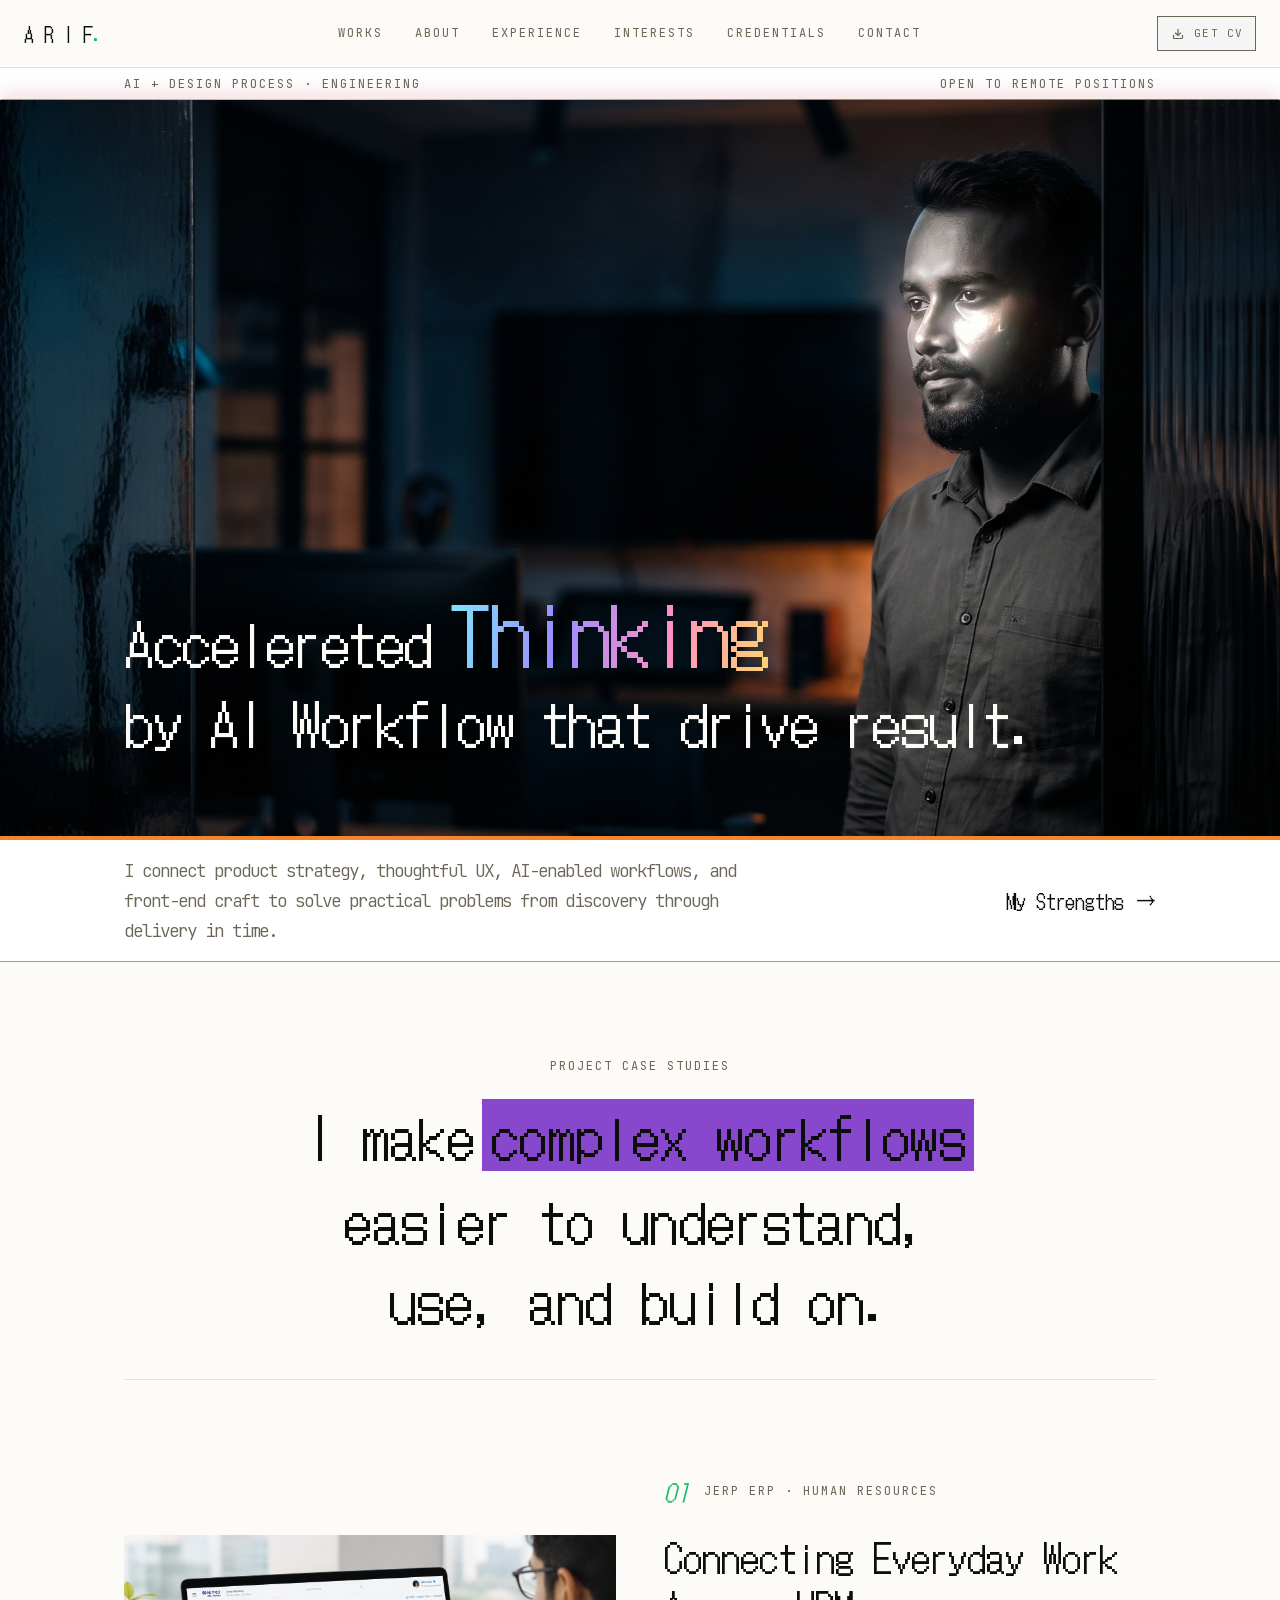
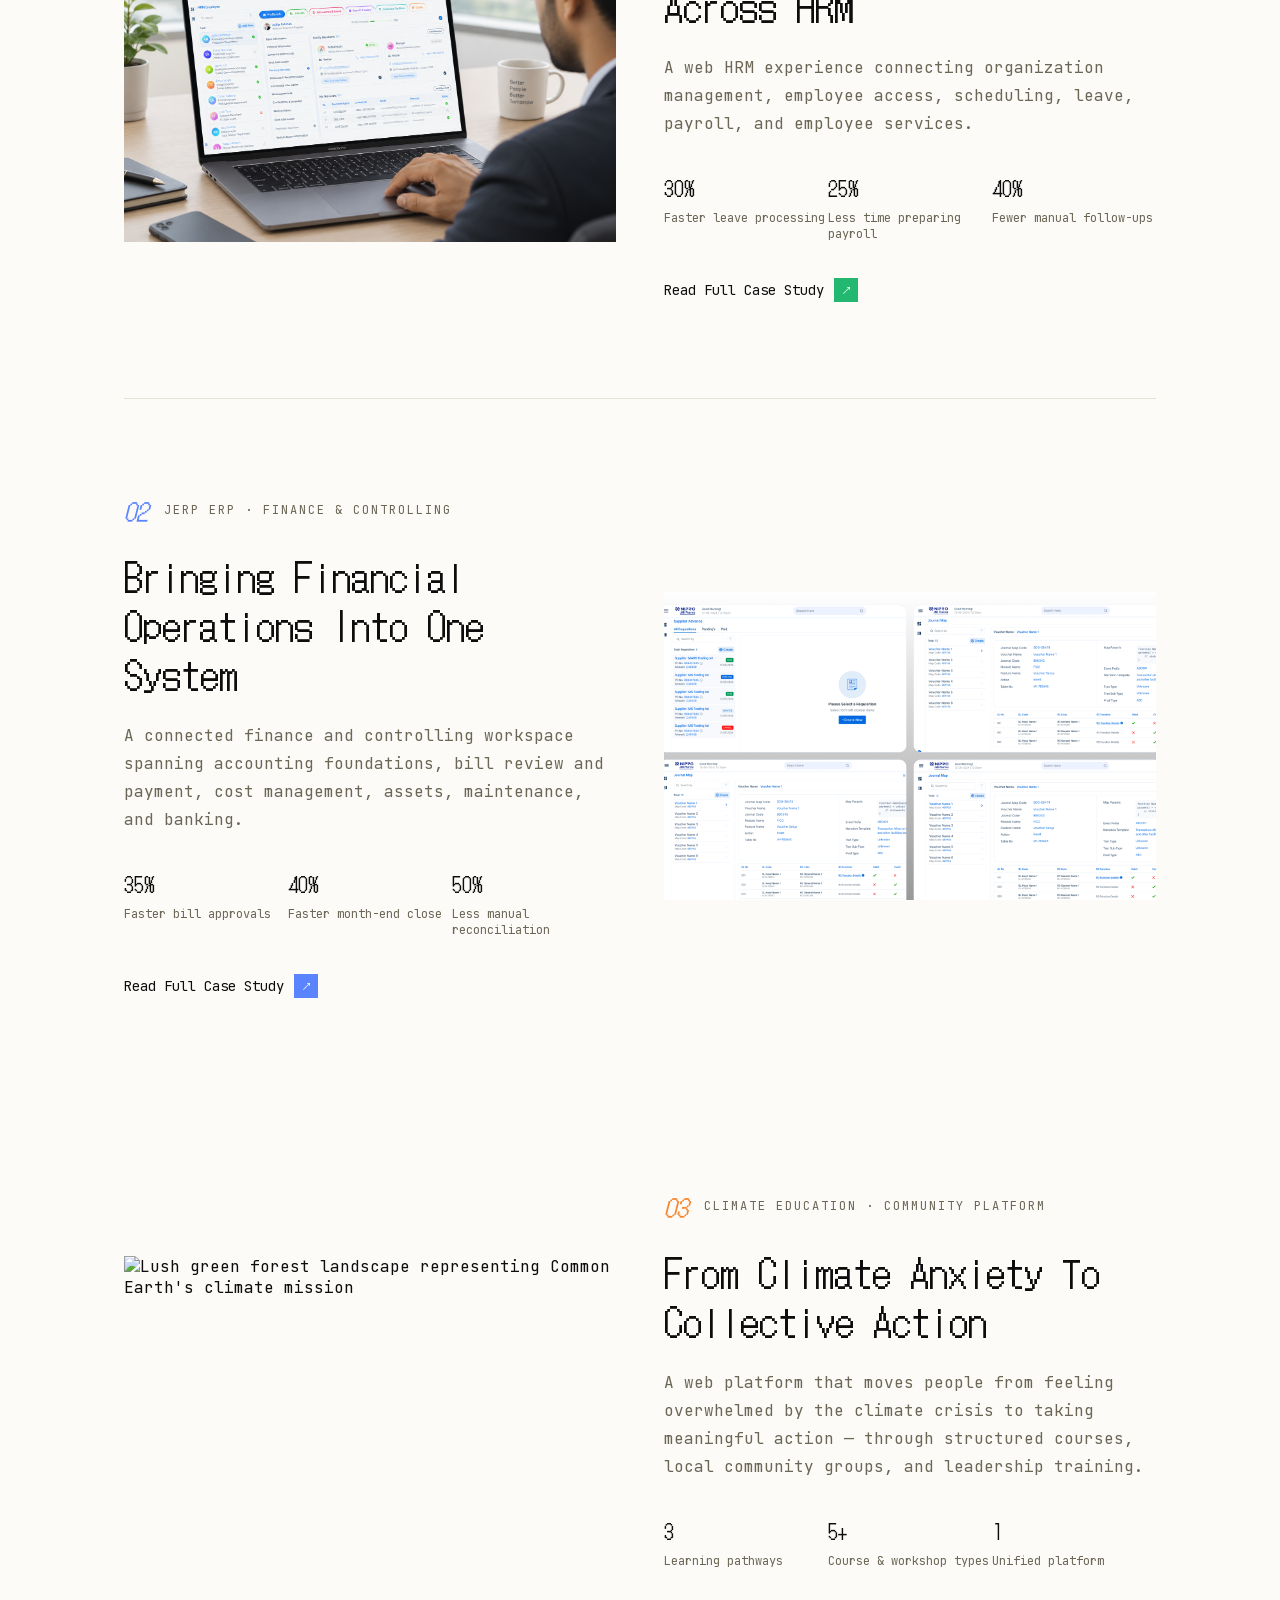
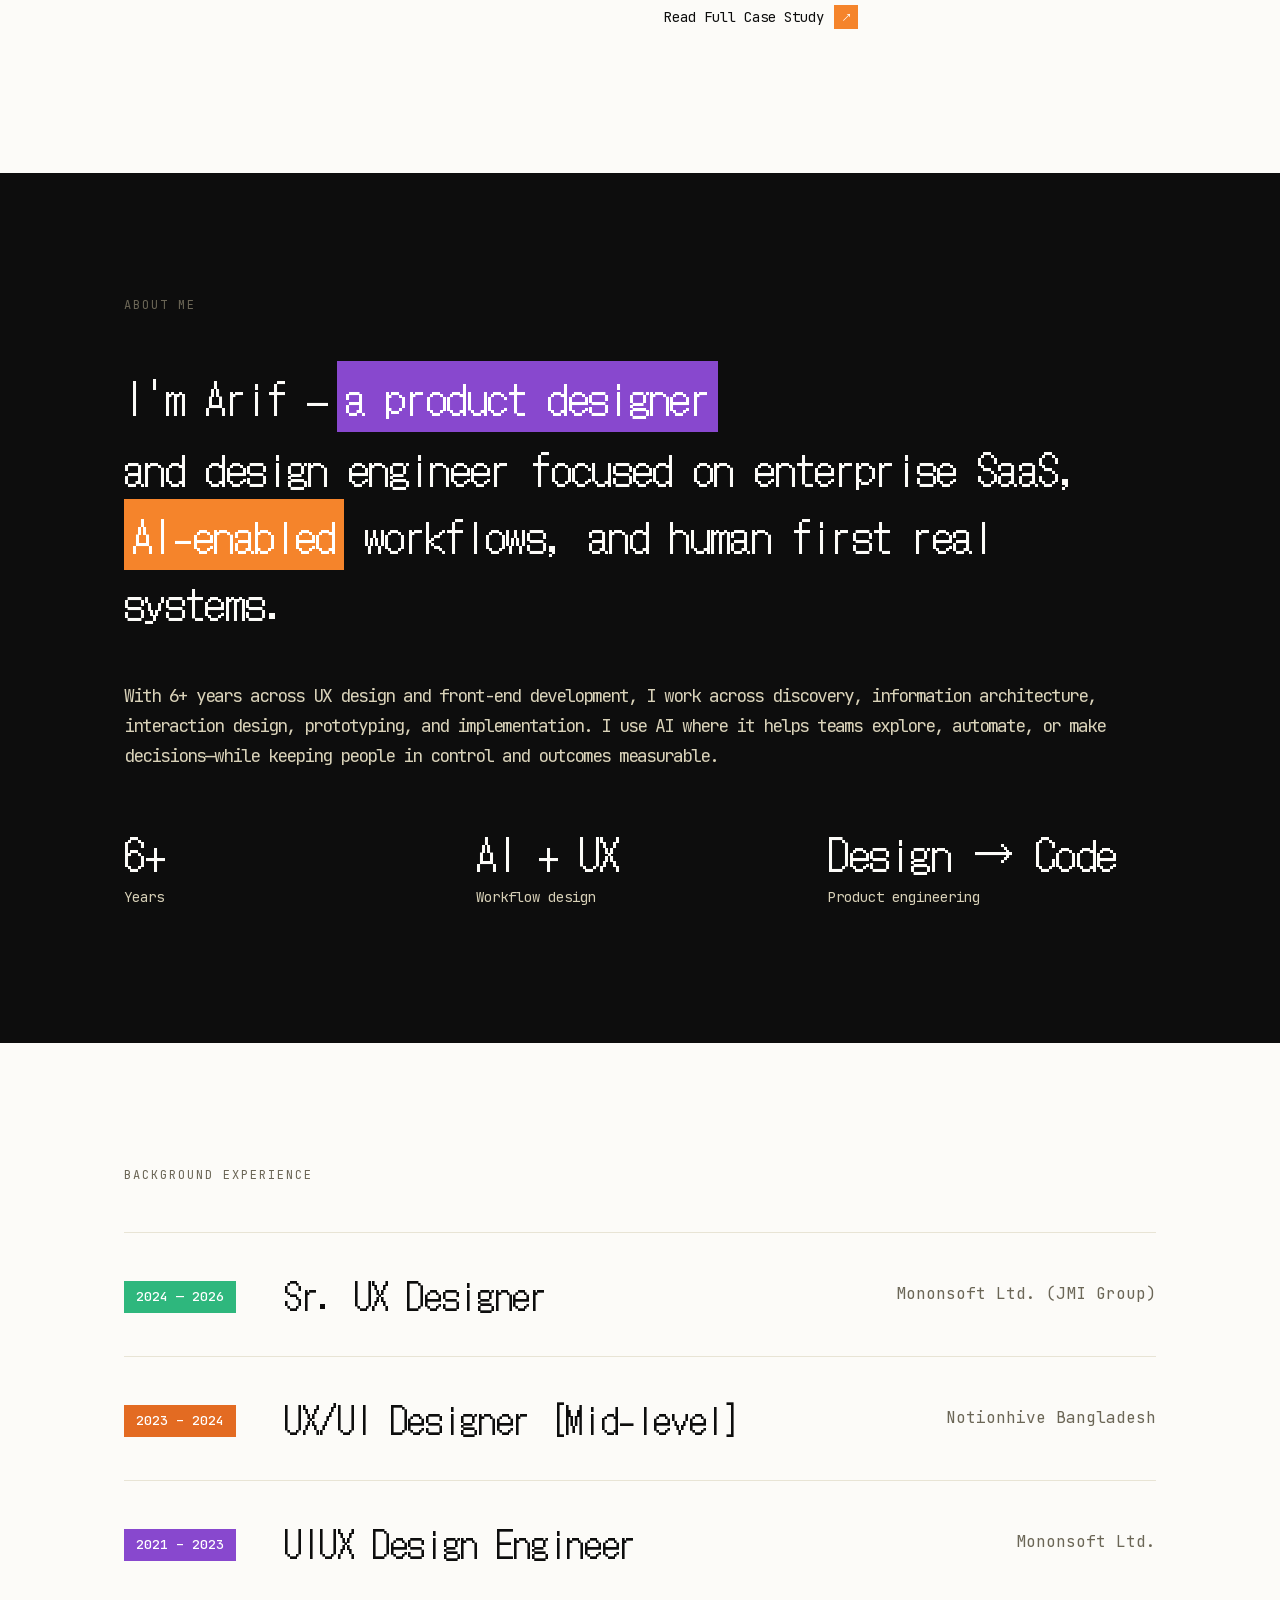
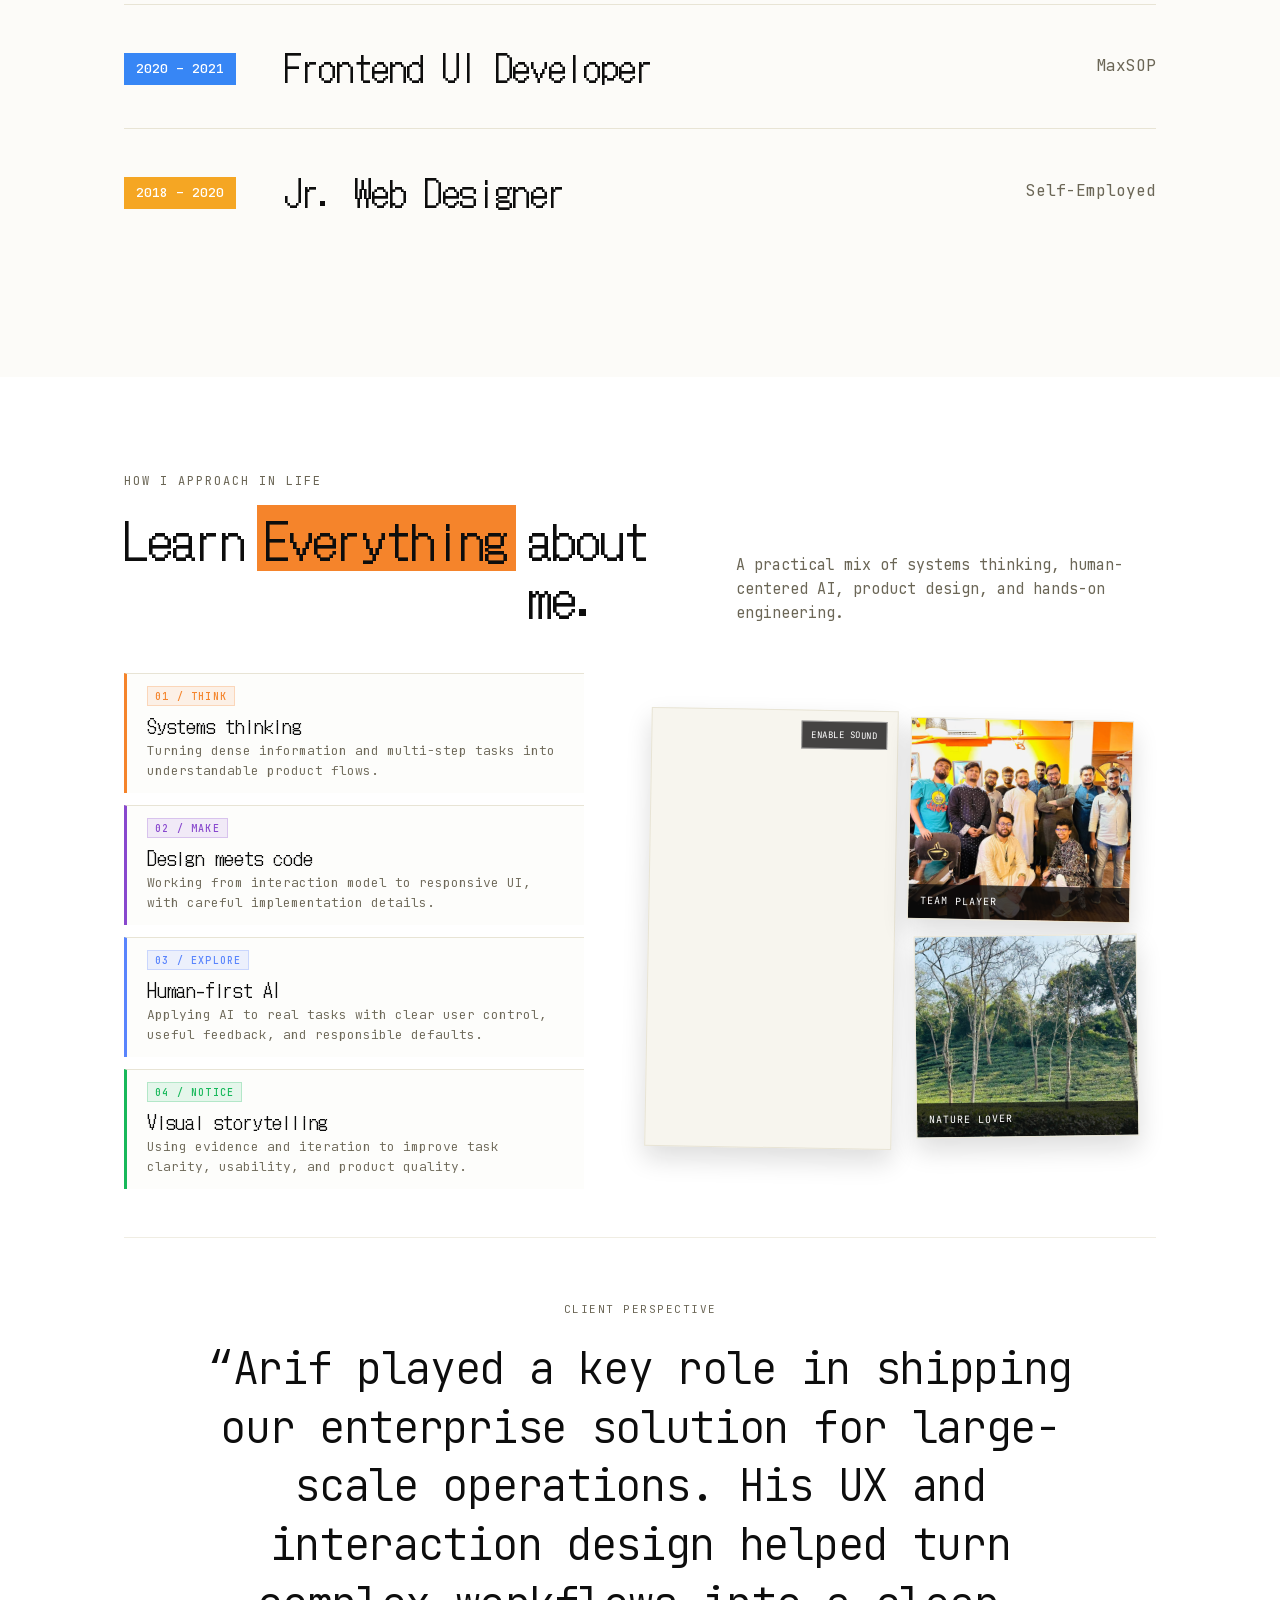
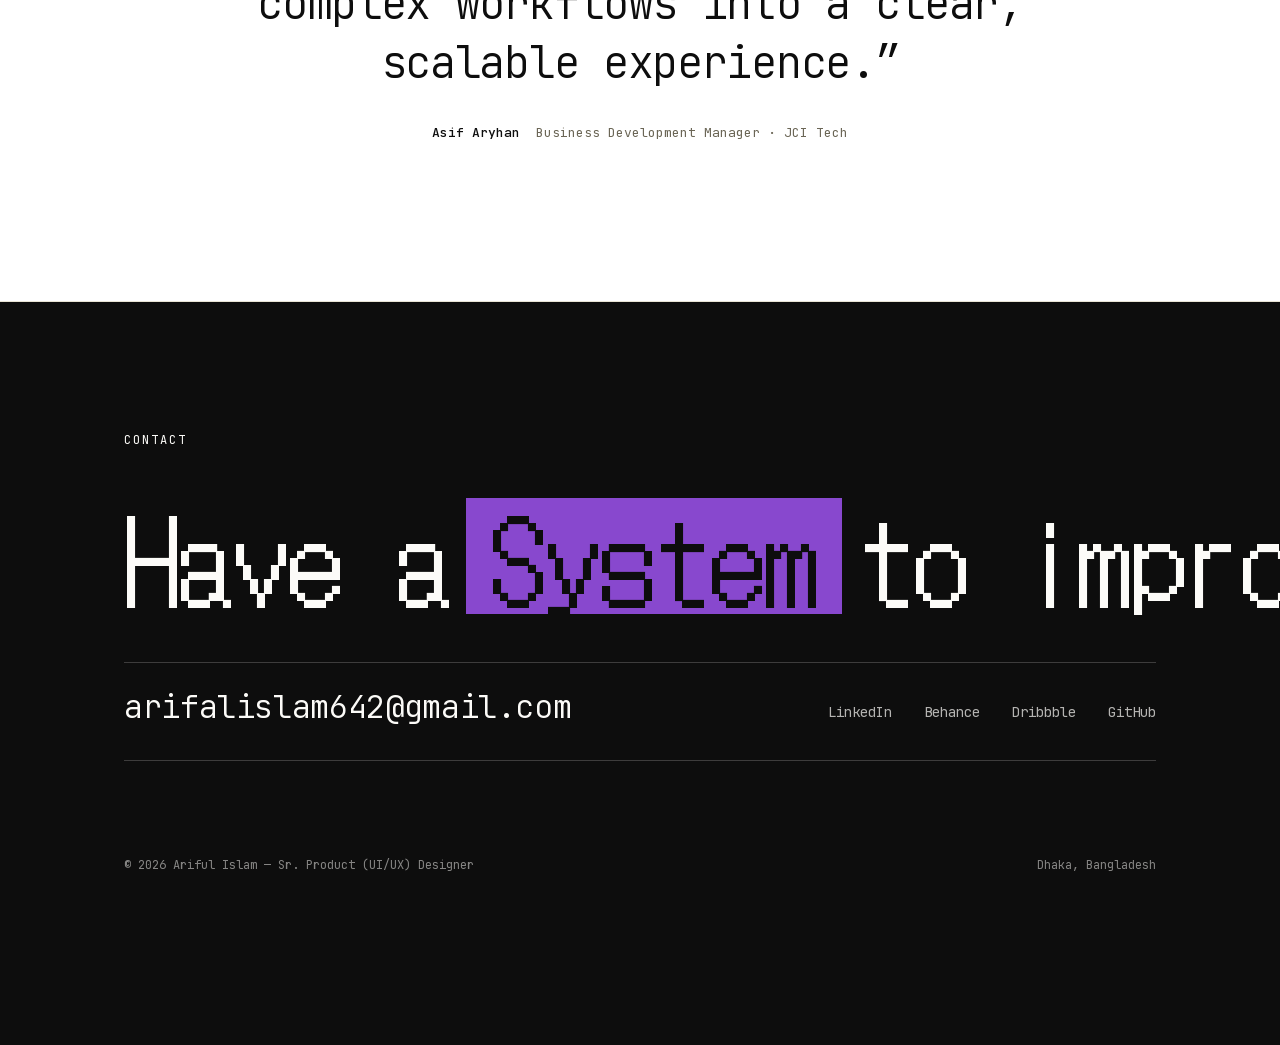
==== commit 603d0f81: "Update background to lighter palette, add Common Earth case study, and refresh content" ====
--- a/index.html
+++ b/index.html
@@ -27,9 +27,9 @@
             <div class="preloader-inner">
                 <div class="preloader-kicker"><span>ARIFUL ISLAM</span><span>PRODUCT DESIGN / AI + WORKFLOW UX</span></div>
                 <div class="preloader-words" aria-hidden="true">
-                    <span>Ideate</span>
-                    <span>Design</span>
-                    <span>Deliver</span>
+                    <span>Think</span>
+                    <span>Build</span>
+                    <span>Live</span>
                 </div>
                 <div class="preloader-footer">
                     <span class="preloader-caption">From complex workflows to useful products.</span>
@@ -73,9 +73,9 @@
                     <picture><img class="bg" alt="" src="images/hero-background.jpg"></picture>
                     <h1 class="h1 fr" aria-label="Designing useful products, AI-assisted workflows, clear interfaces, and production-ready experiences.">
                         <p class="line">
-                            <span> Accelereting </span>
+                            <span> Accelereted </span>
                             <span class="xbox">
-                                <span aria-live="off" style="margin-left: 8px;"> UI/UX Design </span>
+                                <span aria-live="off" style="margin-left: 8px;"> Thinking </span>
                             </span>
                         </p>
                         <p class="line">
@@ -134,17 +134,17 @@
                 <div class="div"></div>
 
                 <article class="case">
-                    <div class="pic rv"><picture><source media="(max-width:900px)" srcset="images/figma/0264cc66-0c11-4aea-9021-ad4b5924b620.png"><img alt="" src="images/figma/62c548c0-f59b-4405-a1c5-831f545aeeb9.png"></picture></div>
+                    <div class="pic rv"><picture><source media="(max-width:900px)" srcset="https://images.unsplash.com/photo-1501854140801-50d01698950b?auto=format&fit=crop&w=900&q=80"><img alt="Lush green forest landscape representing Common Earth's climate mission" src="https://images.unsplash.com/photo-1501854140801-50d01698950b?auto=format&fit=crop&w=1200&q=80"></picture></div>
                     <div class="info rv case-info--product rv-delay-short">
-                        <div class="tag"><i class="fr">03</i><span class="label">Product Design · Engineering</span></div>
-                        <h3 class="fr">From product thinking to production-ready UI</h3>
-                        <p class="d">I bridge interface design and front-end implementation, building responsive experiences with attention to usability, accessibility, and performance.</p>
+                        <div class="tag"><i class="fr">03</i><span class="label">Climate Education · Community Platform</span></div>
+                        <h3 class="fr">From climate anxiety to collective action</h3>
+                        <p class="d">A web platform that moves people from feeling overwhelmed by the climate crisis to taking meaningful action — through structured courses, local community groups, and leadership training.</p>
                         <div class="impact">
-                            <div><b class="fr">Design</b><span>Interface systems</span></div>
-                            <div><b class="fr">Build</b><span>Responsive front end</span></div>
-                            <div><b class="fr">Refine</b><span>Quality &amp; usability</span></div>
-                        </div>
-                        <a class="read" href="solara.html"><span>Read Full Case Study</span><span class="ar"><span>→</span></span></a>
+                            <div><b class="fr">3</b><span>Learning pathways</span></div>
+                            <div><b class="fr">5+</b><span>Course &amp; workshop types</span></div>
+                            <div><b class="fr">1</b><span>Unified platform</span></div>
+                        </div>
+                        <a class="read" href="commonearth.html"><span>Read Full Case Study</span><span class="ar"><span>→</span></span></a>
                     </div>
                 </article>
             </section>
--- a/css/style.css
+++ b/css/style.css
@@ -7,20 +7,20 @@
 }
 
 :root {
-  --bg: #f3eedb;
-  --hero: #f7f1e3;
+  --bg: #fcfbf8;
+  --hero: #ffffff;
   --ink: #0d0d0d;
   --mute: #6b6656;
-  --line: #d8d1b8;
+  --line: #e8e4d5;
   --contrast-bg: #0d0d0d;
-  --contrast-fg: #f3eedb;
+  --contrast-fg: #fcfbf8;
   --contrast-muted: #d8d1b8;
   --contact-bg: #0d0d0d;
-  --hero-fg: #f3eedb;
+  --hero-fg: #fcfbf8;
   --hero-highlight-fg: var(--contrast-fg);
-  --surface: #f4efdd;
+  --surface: #f7f5ee;
   --surface-alt: #fff;
-  --interests-bg: #fffaf2;
+  --interests-bg: #ffffff;
   --control: #f5f5f5;
   --control-hover: #fff;
   --green: #17b85a;
@@ -110,7 +110,7 @@
   place-items: center;
   overflow: hidden;
   background: #0d0d0d;
-  color: #f3eedb;
+  color: #fcfbf8;
   opacity: 1;
   visibility: visible;
   transition: opacity .7s var(--ease), visibility .7s
@@ -194,7 +194,7 @@
 .preloader-progress span:first-child {
   min-width: 3ch;
   text-align: right;
-  color: #f3eedb
+  color: #fcfbf8
 }
 
 .preloader-progress span:last-child {
@@ -1513,8 +1513,8 @@
   align-items: center;
   justify-content: space-between;
   padding: 24px 0;
-  border-top: 1px solid rgba(243, 238, 219, .2);
-  border-bottom: 1px solid rgba(243, 238, 219, .2)
+  border-top: 1px solid rgba(252, 251, 248, .2);
+  border-bottom: 1px solid rgba(252, 251, 248, .2)
 }
 
 .mail {
@@ -2171,7 +2171,7 @@
 
 .cs-res.cs-impact {
   background: #000;
-  color: #f3eedb
+  color: #fcfbf8
 }
 
 .cs-impact .cs-body,
@@ -2184,7 +2184,7 @@
 }
 
 .cs-impact .mrow b {
-  color: #f3eedb
+  color: #fcfbf8
 }
 
 .cs-res h2 {
@@ -2262,7 +2262,7 @@
   font-size: 44px;
   line-height: 62px;
   letter-spacing: -.5px;
-  color: #f3eedb;
+  color: #fcfbf8;
   text-align: center;
   width: 1000px;
   max-width: 100%
@@ -2501,7 +2501,7 @@
     gap: 8px;
     width: 100%;
     z-index: 1;
-    color: #f3eedb
+    color: #fcfbf8
   }
 
   .h1 p {
@@ -2974,8 +2974,8 @@
 
   .mail {
     padding: 16px 0;
-    border-top: 1px solid rgba(243, 238, 219, .2);
-    border-bottom: 1px solid rgba(243, 238, 219, .2)
+    border-top: 1px solid rgba(252, 251, 248, .2);
+    border-bottom: 1px solid rgba(252, 251, 248, .2)
   }
 
   .mail span,
@@ -3515,7 +3515,7 @@
   }
 
   .mbrand {
-    color: #f3eedb;
+    color: #fcfbf8;
     font-weight: 600;
     font-size: 20px
   }
@@ -3544,7 +3544,7 @@
     width: 24px;
     height: 2px;
     border-radius: 1px;
-    background: #f3eedb
+    background: #fcfbf8
   }
 
   .close::before {
@@ -3618,7 +3618,7 @@
 
   .ml:hover b,
   .ml.on b {
-    color: #f3eedb
+    color: #fcfbf8
   }
 
   .ml:hover b {
@@ -3645,7 +3645,7 @@
 
   .ml small.bg {
     background: var(--c);
-    color: #f3eedb;
+    color: #fcfbf8;
     font-weight: 700;
     font-size: 11px;
     padding: 2px 10px;
@@ -3674,7 +3674,7 @@
     flex-wrap: wrap;
     align-items: center;
     gap: 12px;
-    color: #f3eedb;
+    color: #fcfbf8;
     font-weight: 300;
     font-size: 32px
   }
@@ -3690,16 +3690,16 @@
   .memail {
     display: block;
     padding: 16px 0;
-    border-top: 1px solid rgba(243, 238, 219, .2);
-    border-bottom: 1px solid rgba(243, 238, 219, .2);
-    color: #f3eedb;
+    border-top: 1px solid rgba(252, 251, 248, .2);
+    border-bottom: 1px solid rgba(252, 251, 248, .2);
+    color: #fcfbf8;
     font-size: 20px
   }
 
   .msoc {
     display: flex;
     justify-content: space-between;
-    color: #f3eedb;
+    color: #fcfbf8;
     font-family: 'JetBrains Mono', monospace;
     font-size: 13px
   }
@@ -3714,7 +3714,7 @@
     width: 134px;
     height: 5px;
     border-radius: 2.5px;
-    background: #f3eedb;
+    background: #fcfbf8;
     opacity: .4
   }
 
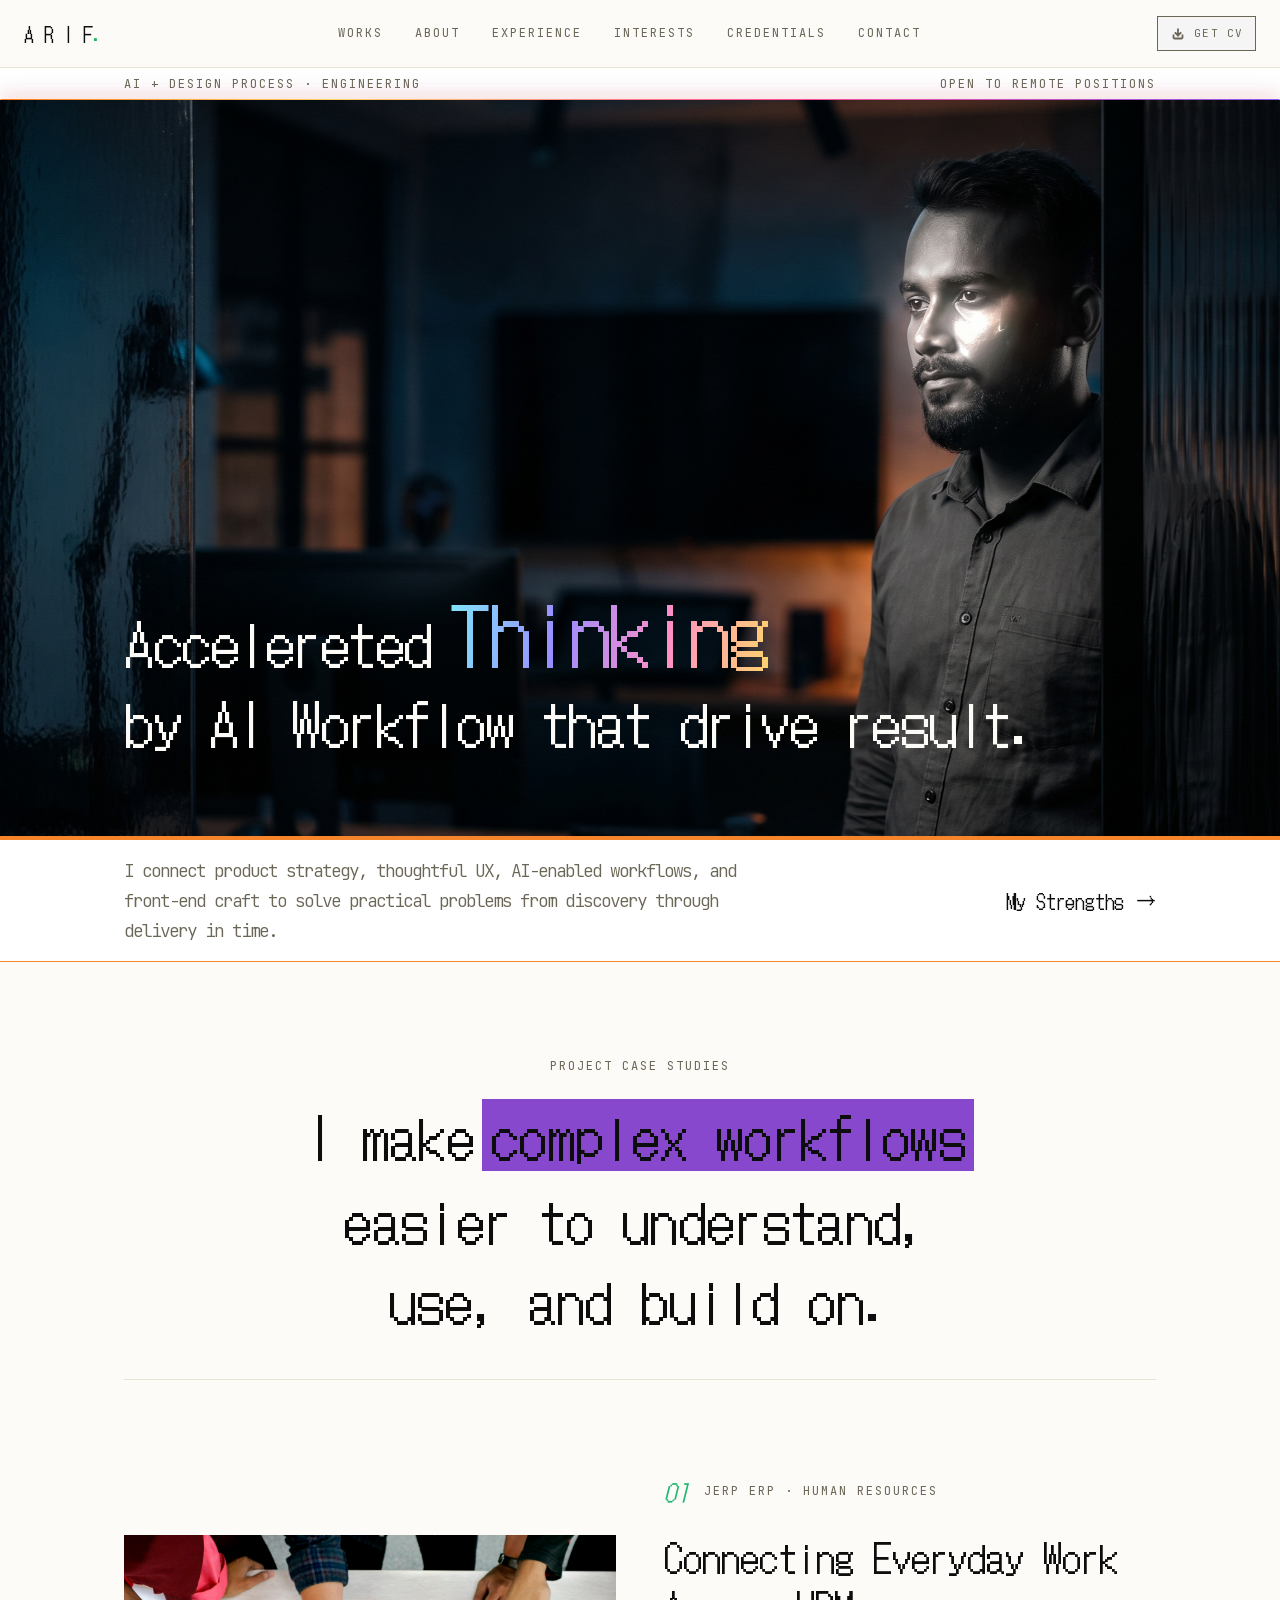
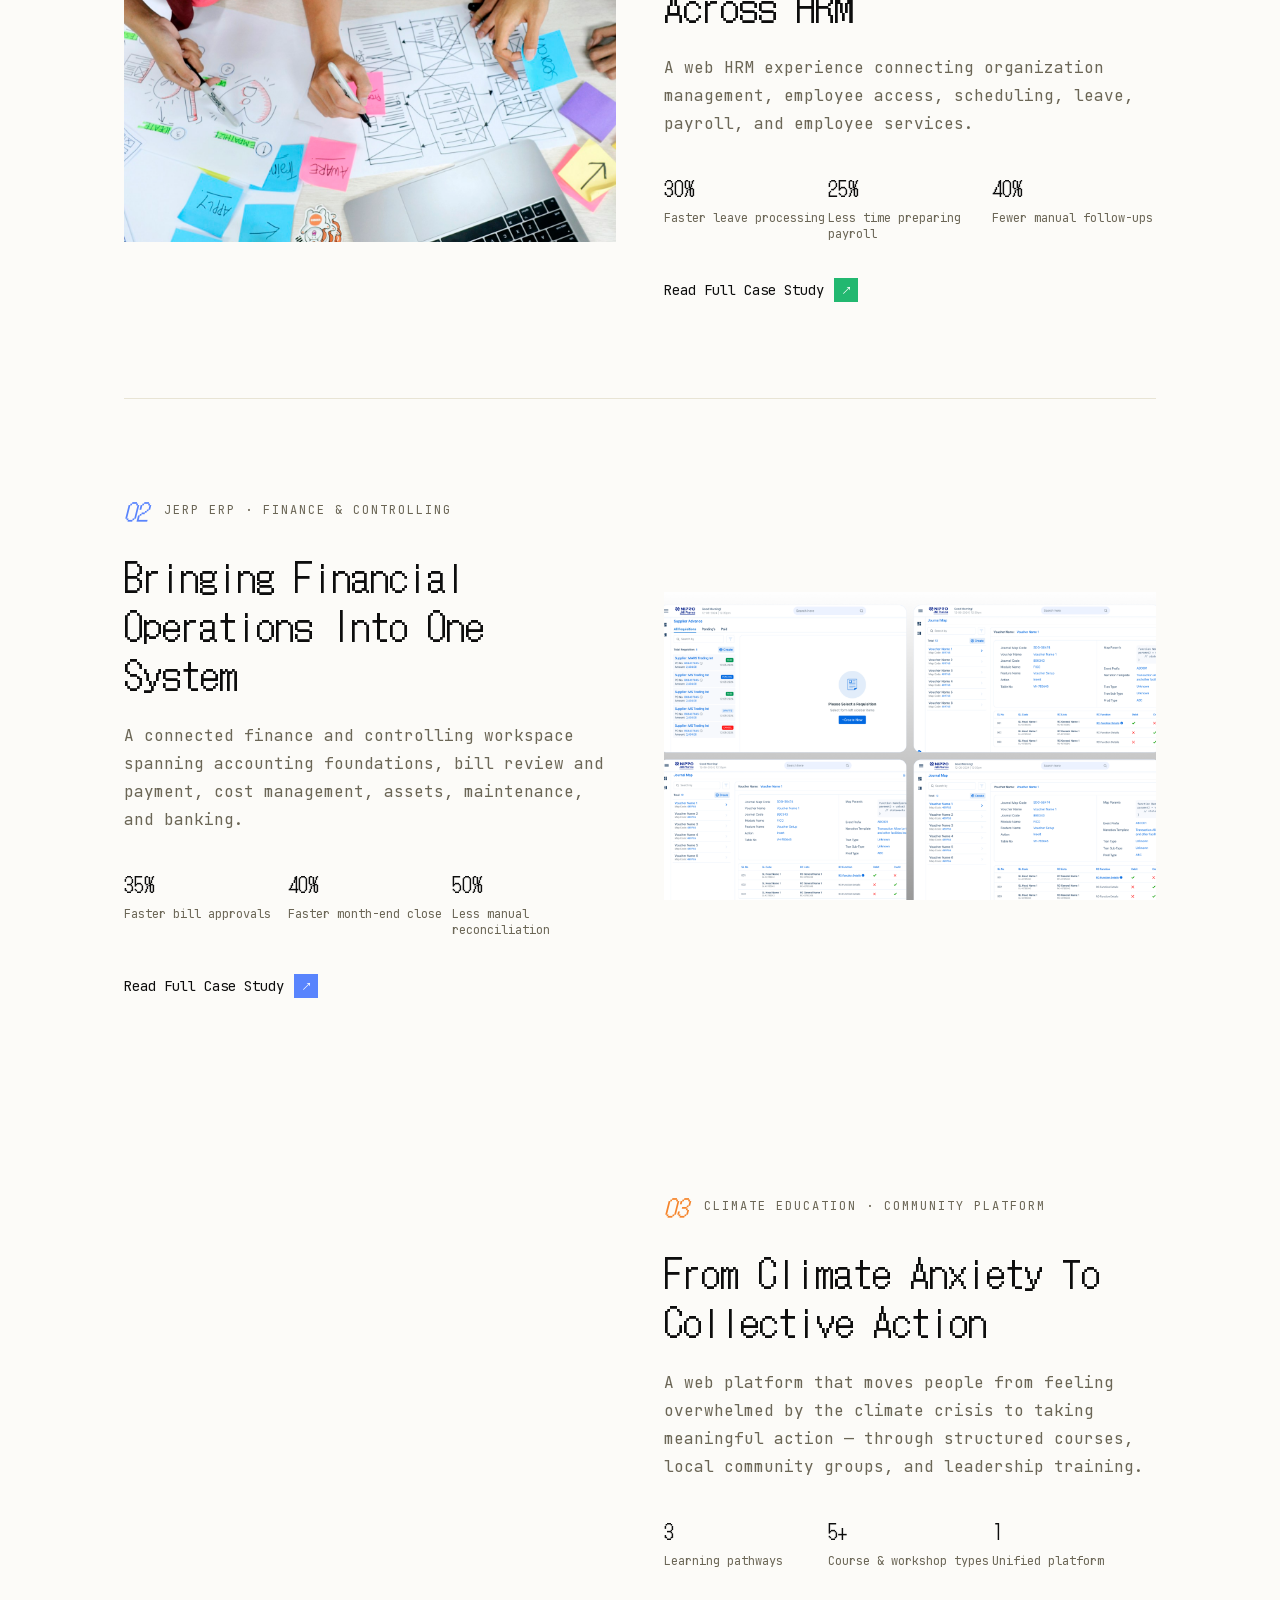
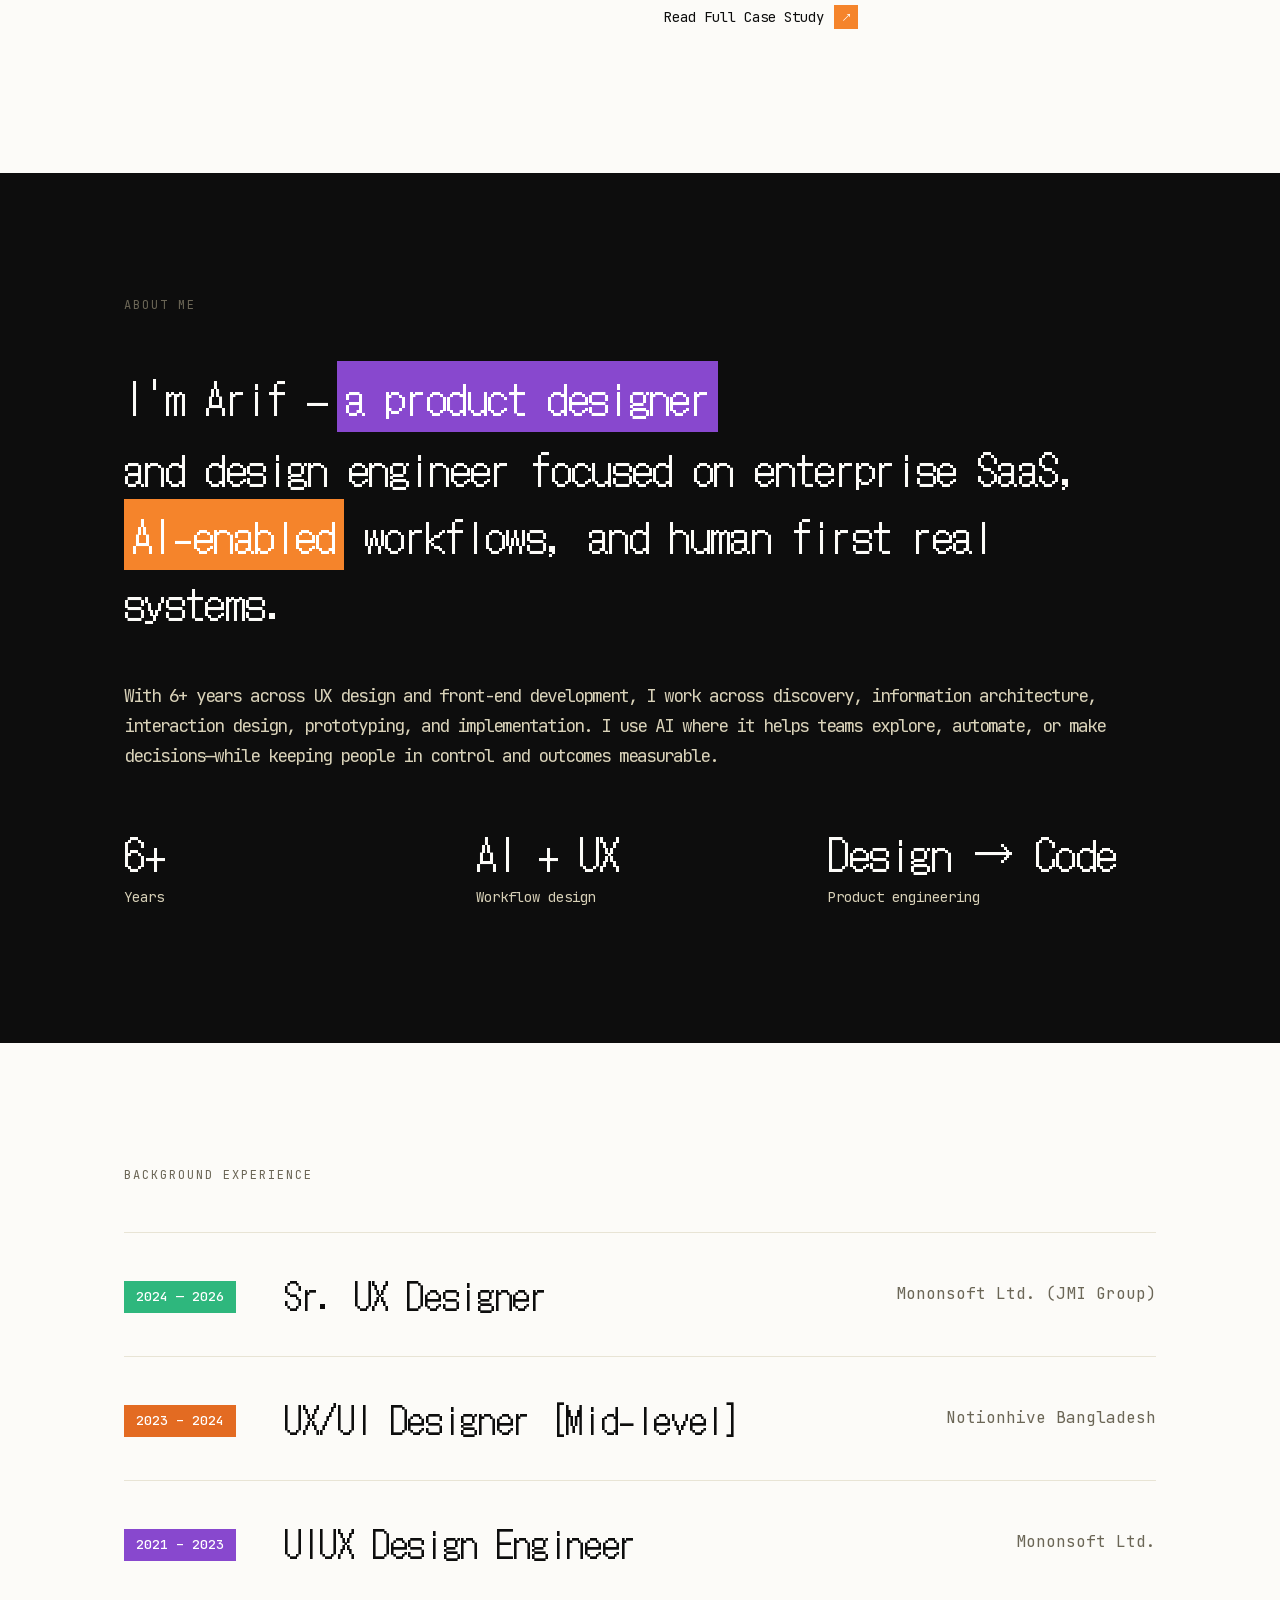
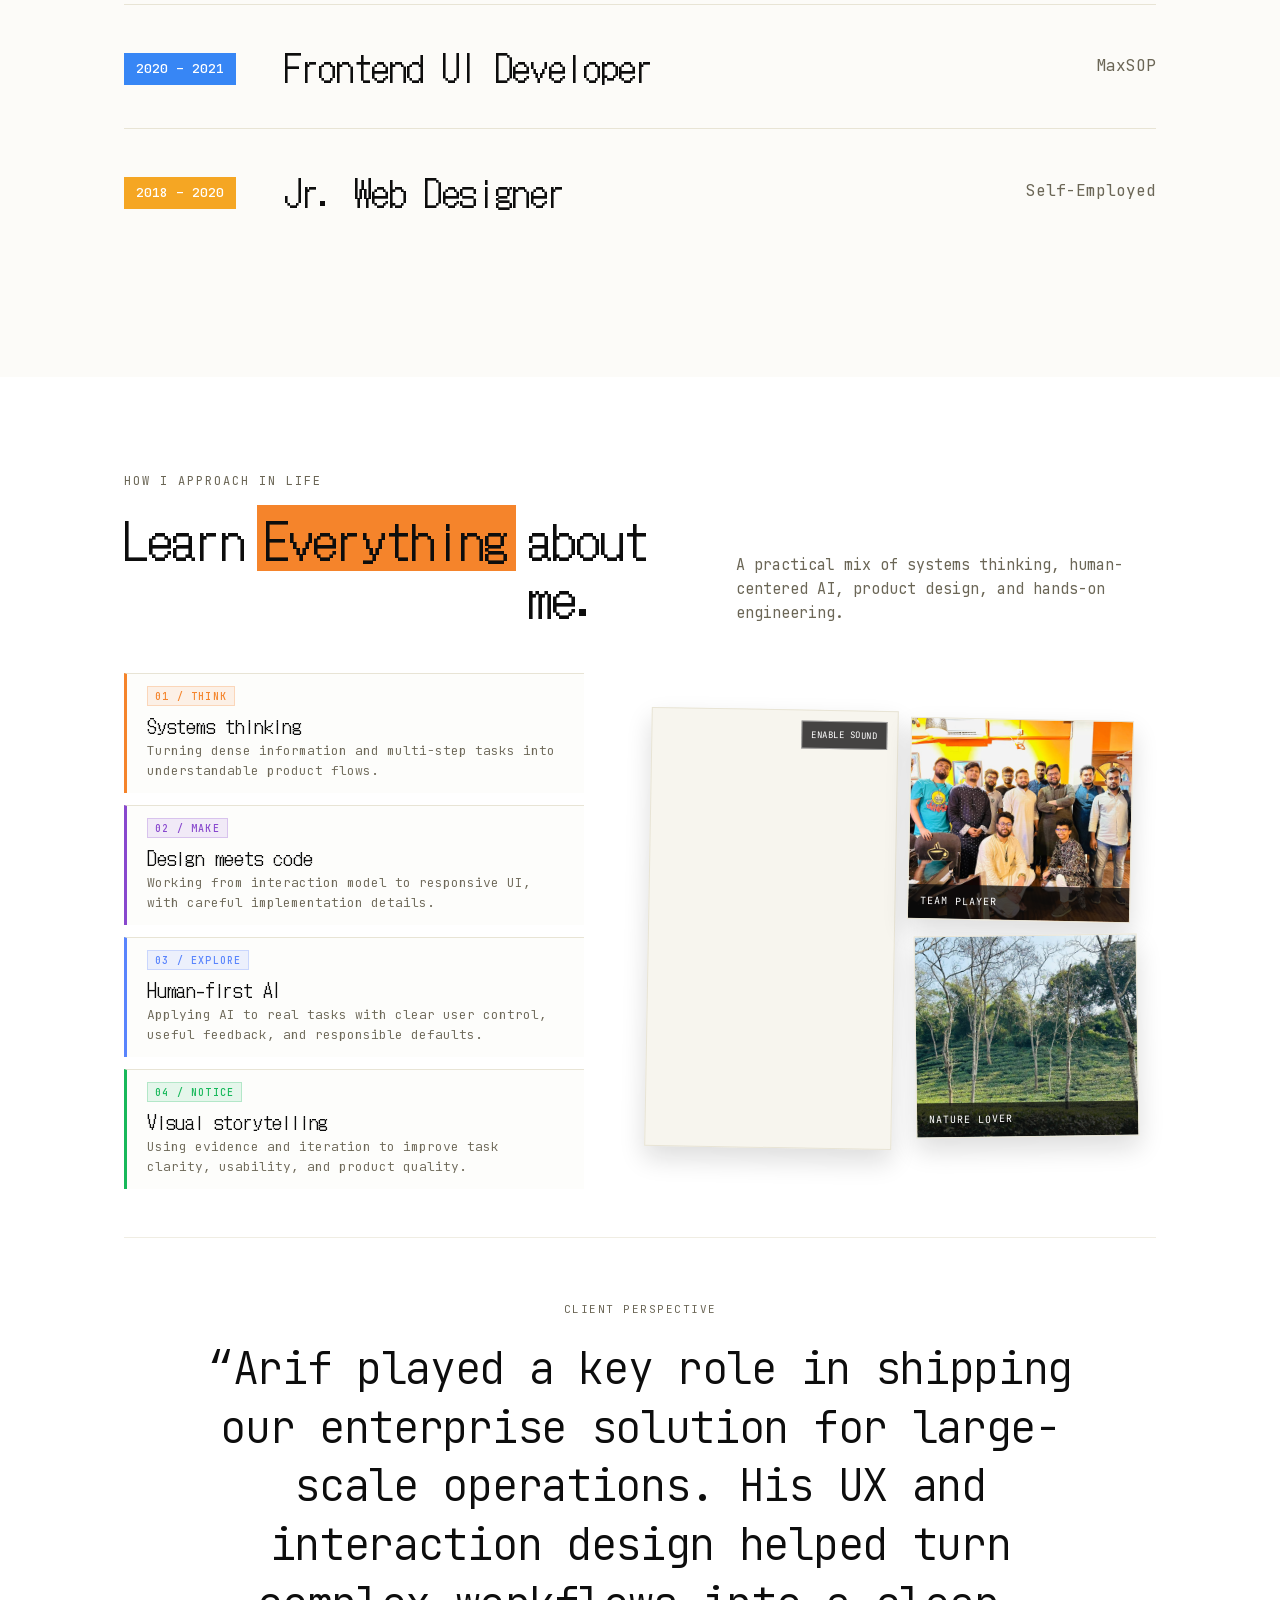
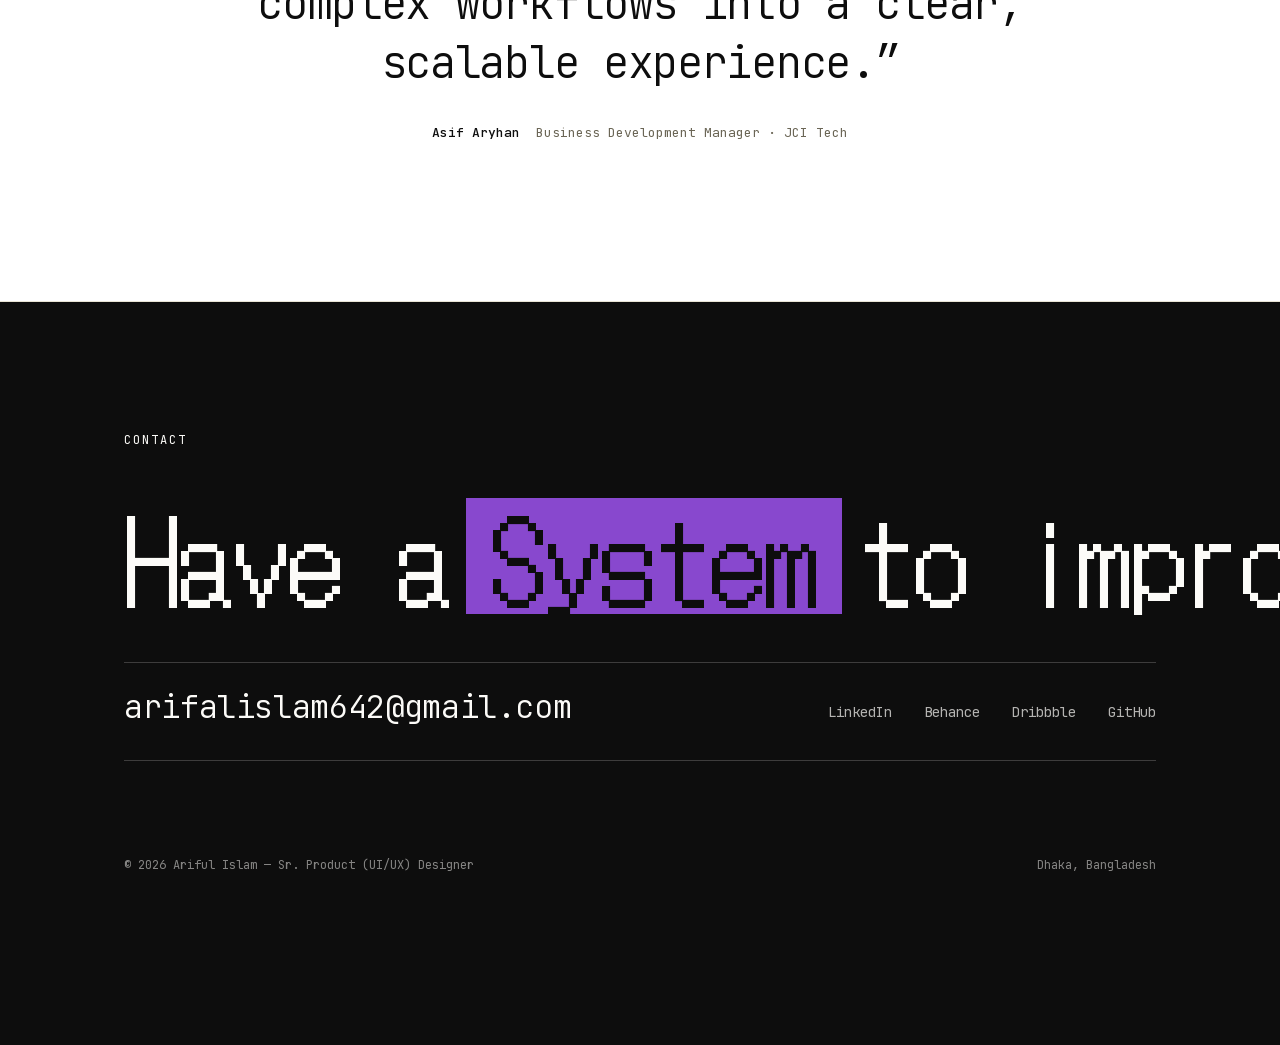
==== commit 11865307: "Add Hotjar tracking code to website pages" ====
--- a/index.html
+++ b/index.html
@@ -21,6 +21,17 @@
         <link rel="preconnect" href="https://fonts.gstatic.com" crossorigin>
         <link href="https://fonts.googleapis.com/css2?family=DotGothic16&display=swap" rel="stylesheet">
         <link rel="stylesheet" href="css/style.css">
+        <!-- Hotjar Tracking Code for https://ais95.github.io -->
+        <script>
+            (function(h,o,t,j,a,r){
+                h.hj=h.hj||function(){(h.hj.q=h.hj.q||[]).push(arguments)};
+                h._hjSettings={hjid:3388368,hjsv:6};
+                a=o.getElementsByTagName('head')[0];
+                r=o.createElement('script');r.async=1;
+                r.src=t+h._hjSettings.hjid+j+h._hjSettings.hjsv;
+                a.appendChild(r);
+            })(window,document,'https://static.hotjar.com/c/hotjar-','.js?sv=');
+        </script>
     </head>
     <body>
         <div class="preloader" id="preloader" role="progressbar" aria-label="Loading portfolio" aria-valuemin="0" aria-valuemax="100" aria-valuenow="0">
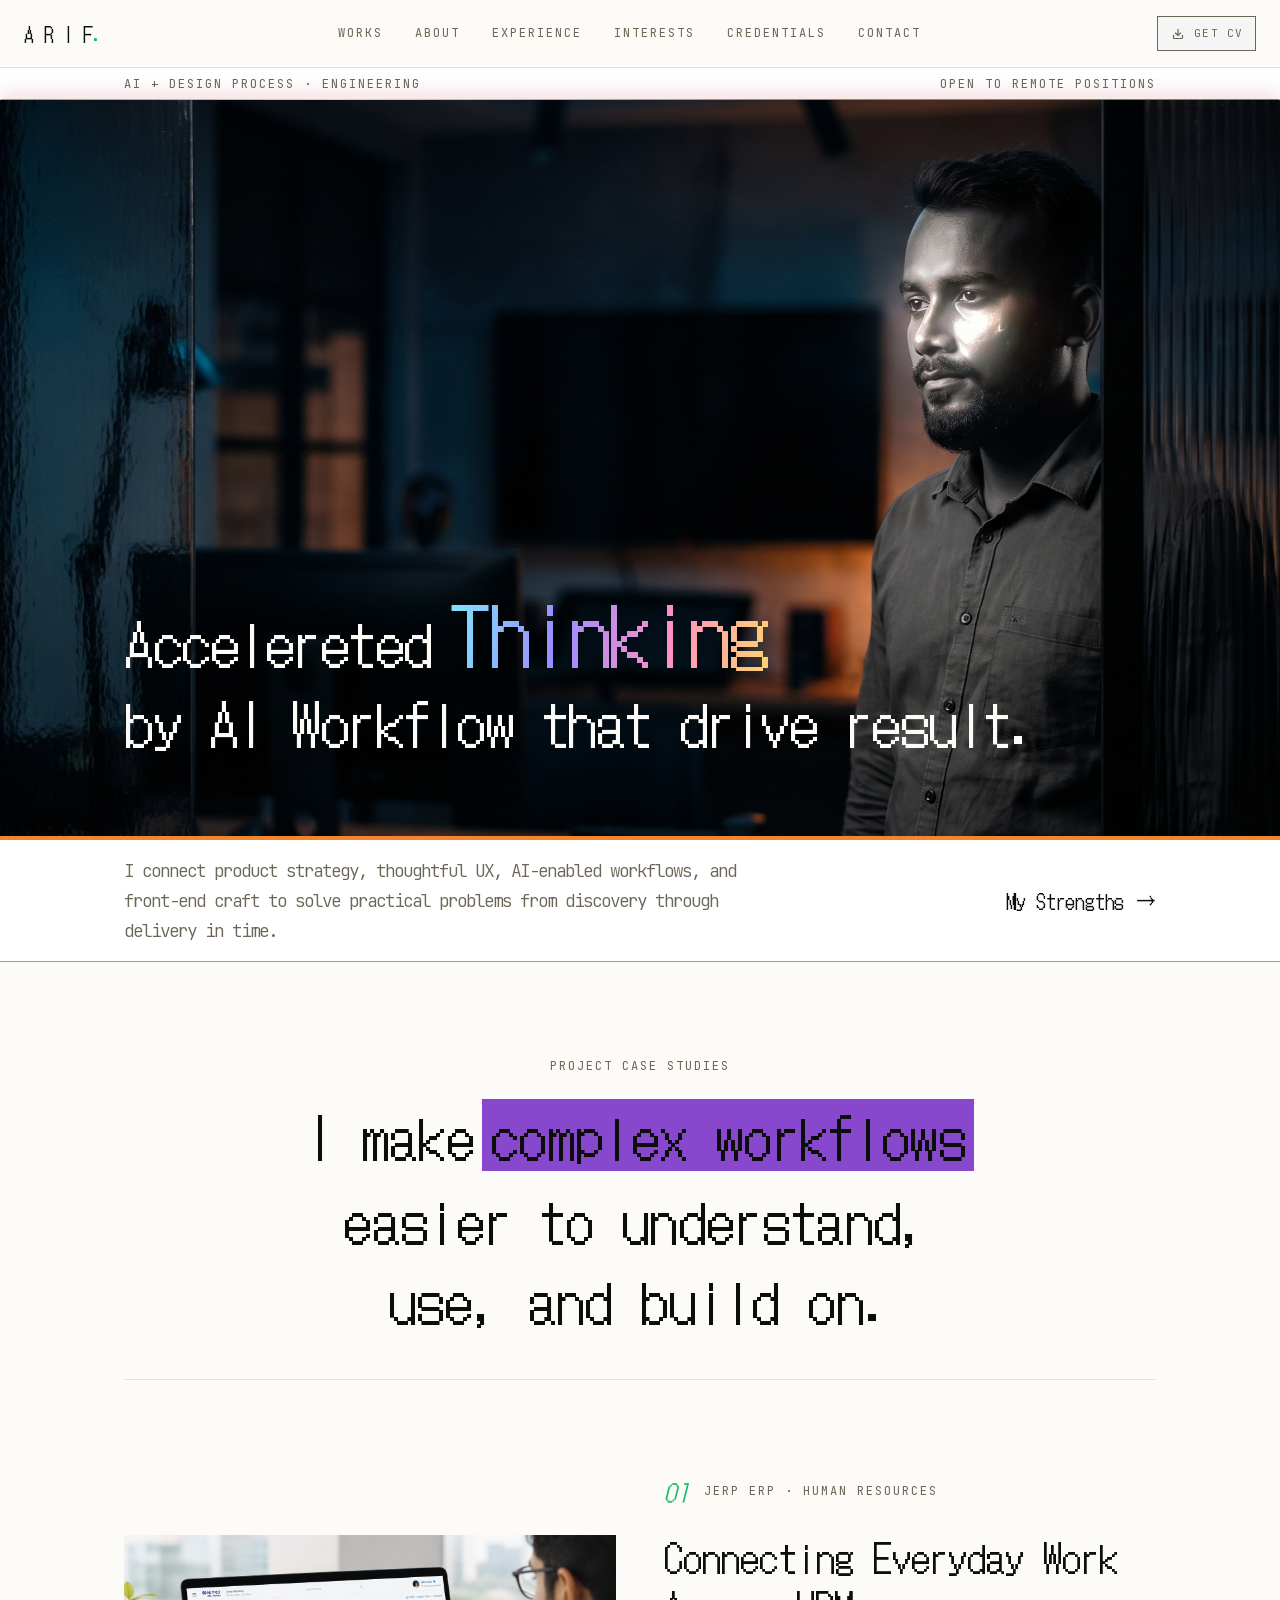
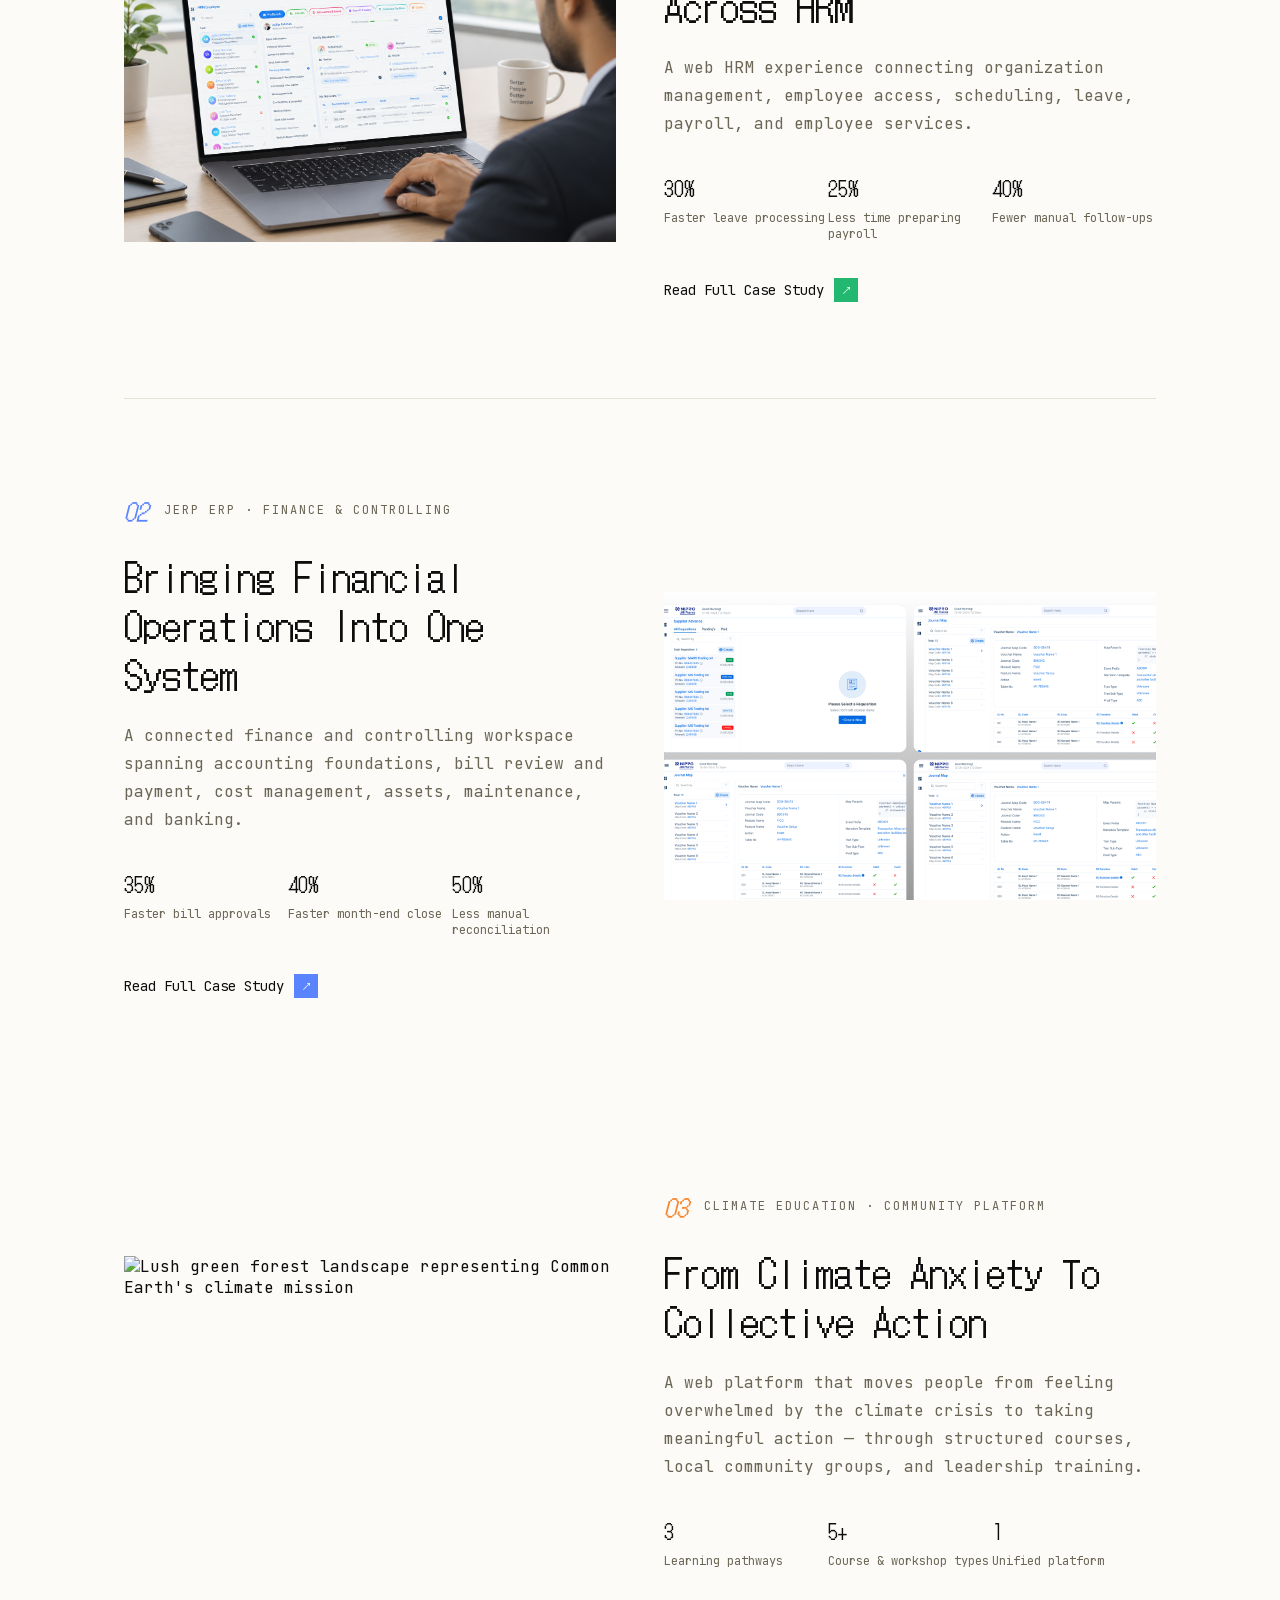
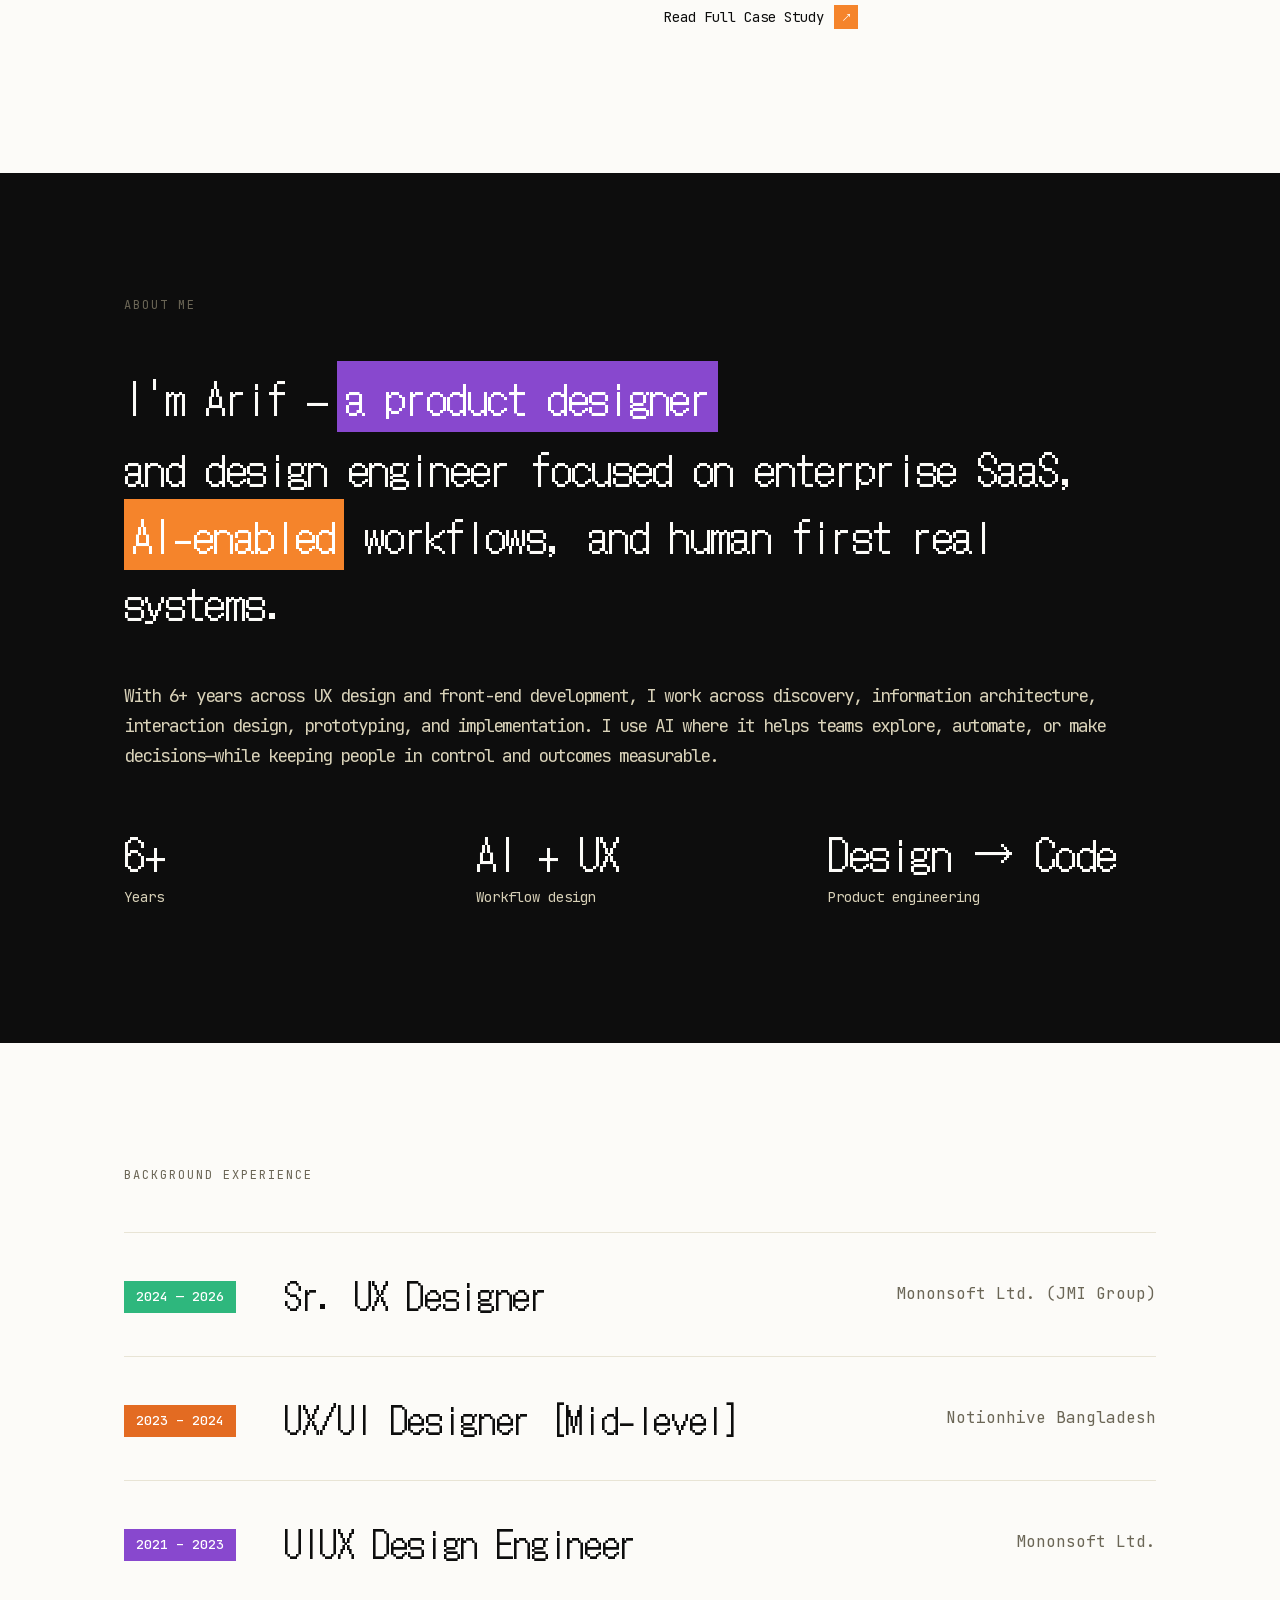
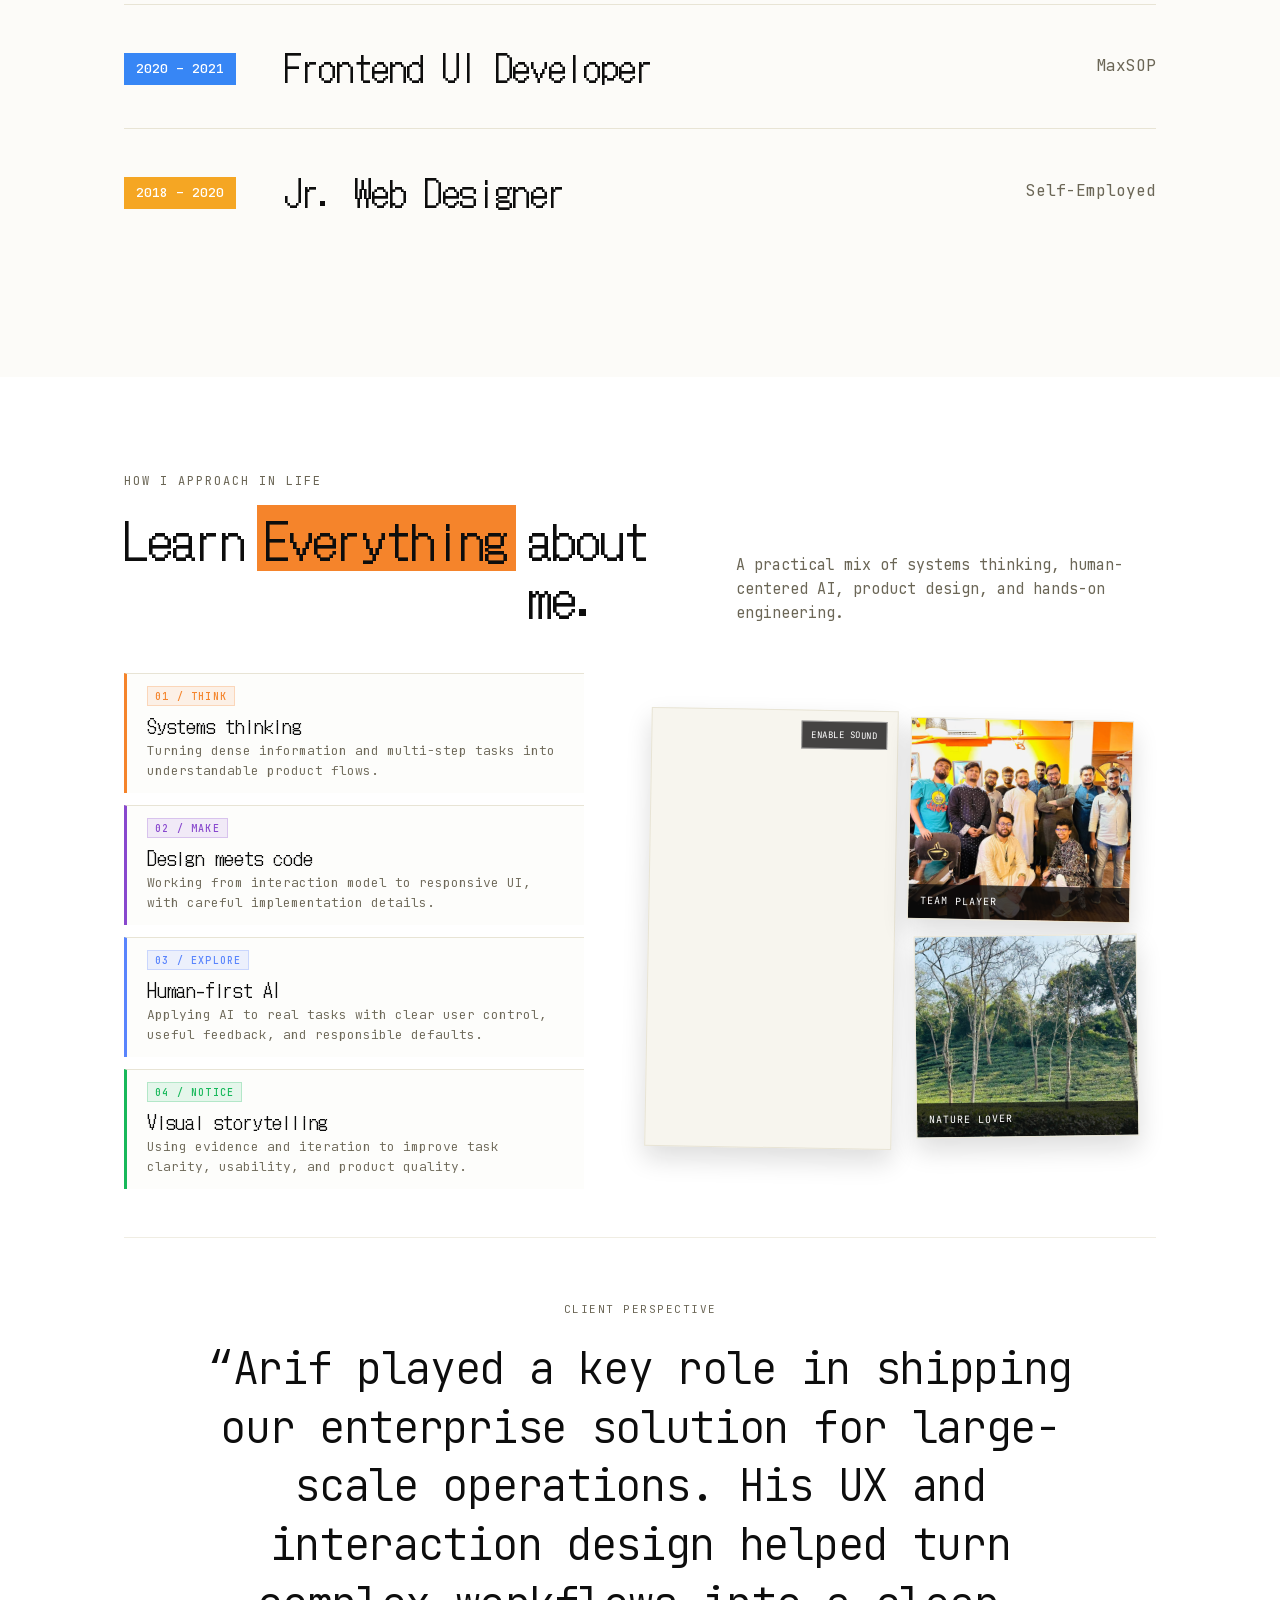
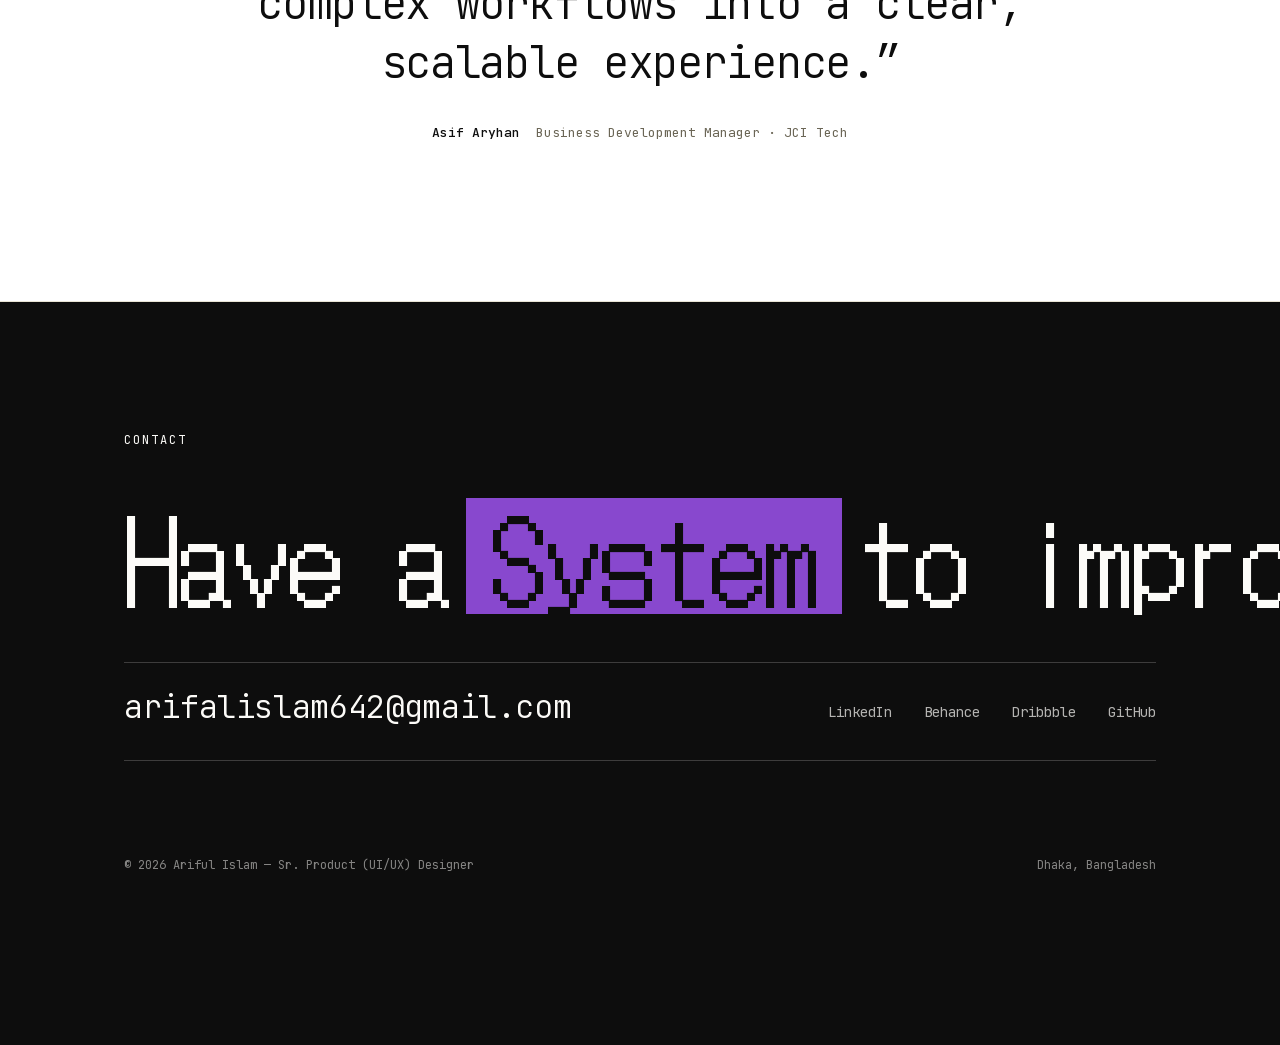
==== commit 31d0b601: "hrml case study" ====
--- a/index.html
+++ b/index.html
@@ -21,6 +21,7 @@
         <link rel="preconnect" href="https://fonts.gstatic.com" crossorigin>
         <link href="https://fonts.googleapis.com/css2?family=DotGothic16&display=swap" rel="stylesheet">
         <link rel="stylesheet" href="css/style.css">
+        
         <!-- Hotjar Tracking Code for https://ais95.github.io -->
         <script>
             (function(h,o,t,j,a,r){
@@ -31,6 +32,16 @@
                 r.src=t+h._hjSettings.hjid+j+h._hjSettings.hjsv;
                 a.appendChild(r);
             })(window,document,'https://static.hotjar.com/c/hotjar-','.js?sv=');
+        </script>
+        
+        <!-- Google tag (gtag.js) -->
+        <script async src="https://www.googletagmanager.com/gtag/js?id=G-DPRR3GXSES"></script>
+        <script>
+          window.dataLayer = window.dataLayer || [];
+          function gtag(){dataLayer.push(arguments);}
+          gtag('js', new Date());
+        
+          gtag('config', 'G-DPRR3GXSES');
         </script>
     </head>
     <body>
@@ -113,7 +124,7 @@
                 <div class="div"></div>
 
                 <article class="case">
-                    <div class="pic rv"><picture><source media="(max-width:900px)" srcset="images/figma/c8903899-1122-4c2f-83c6-a84b48c4969e.png"><img alt="" src="images/projects/Professional HR Dashboard Workspace.png"></picture></div>
+                    <div class="pic rv"><picture><source media="(max-width:900px)" srcset="images/projects/hrm-ui/Professional HR Dashboard Workspace.png"><img alt="" src="images/projects/hrm-ui/Professional HR Dashboard Workspace.png"></picture></div>
                     <div class="info rv case-info--hr rv-delay-short">
                         <div class="tag"><i class="fr">01</i><span class="label">JERP ERP · Human Resources</span></div>
                         <h3 class="fr">Connecting everyday work across HRM</h3>
--- a/css/style.css
+++ b/css/style.css
@@ -1972,8 +1972,7 @@
 .jerp-gallery-feature img {
   display: block;
   width: 100%;
-  height: 100%;
-  object-fit: cover;
+  height: auto;
   transition: transform .6s cubic-bezier(.2, .7, .2, 1)
 }
 
@@ -2029,7 +2028,6 @@
   position: relative;
   display: block;
   overflow: hidden;
-  aspect-ratio: 4 / 3;
   border: 1px solid var(--line);
   background: var(--surface)
 }
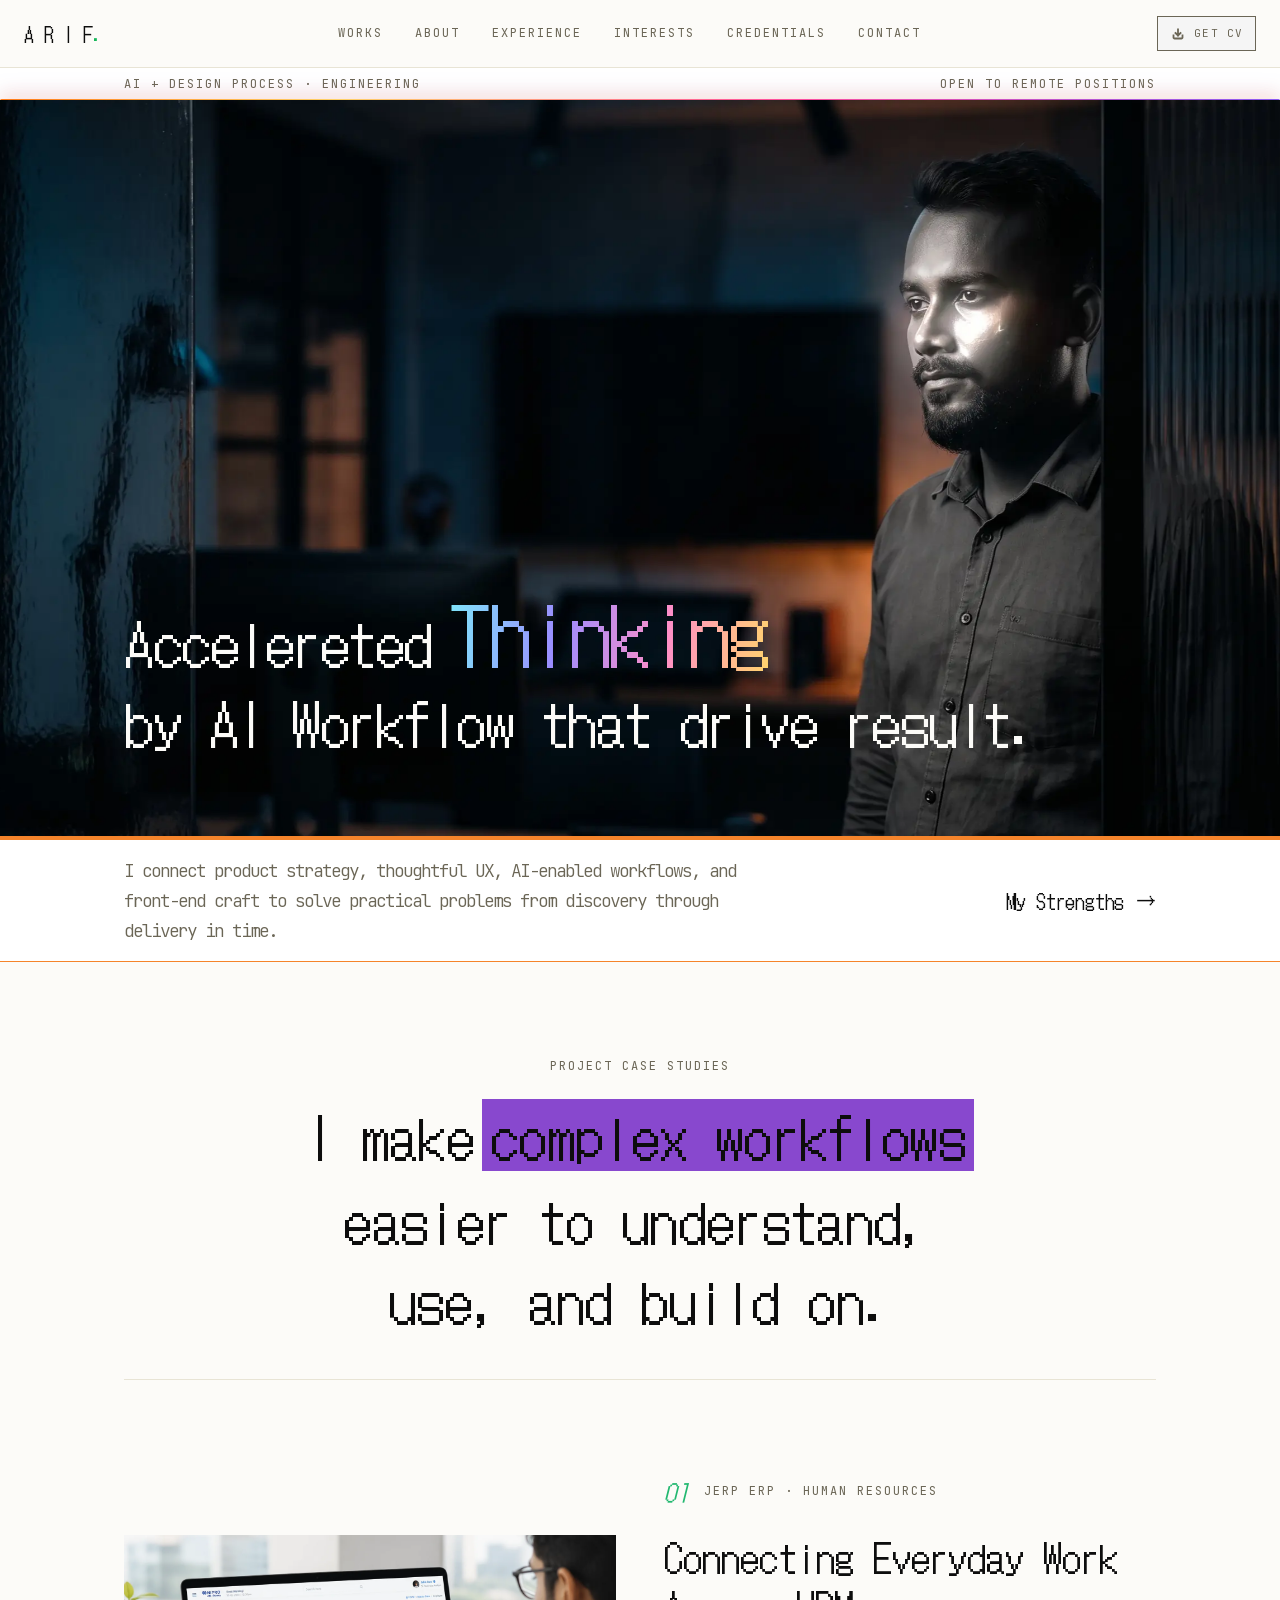
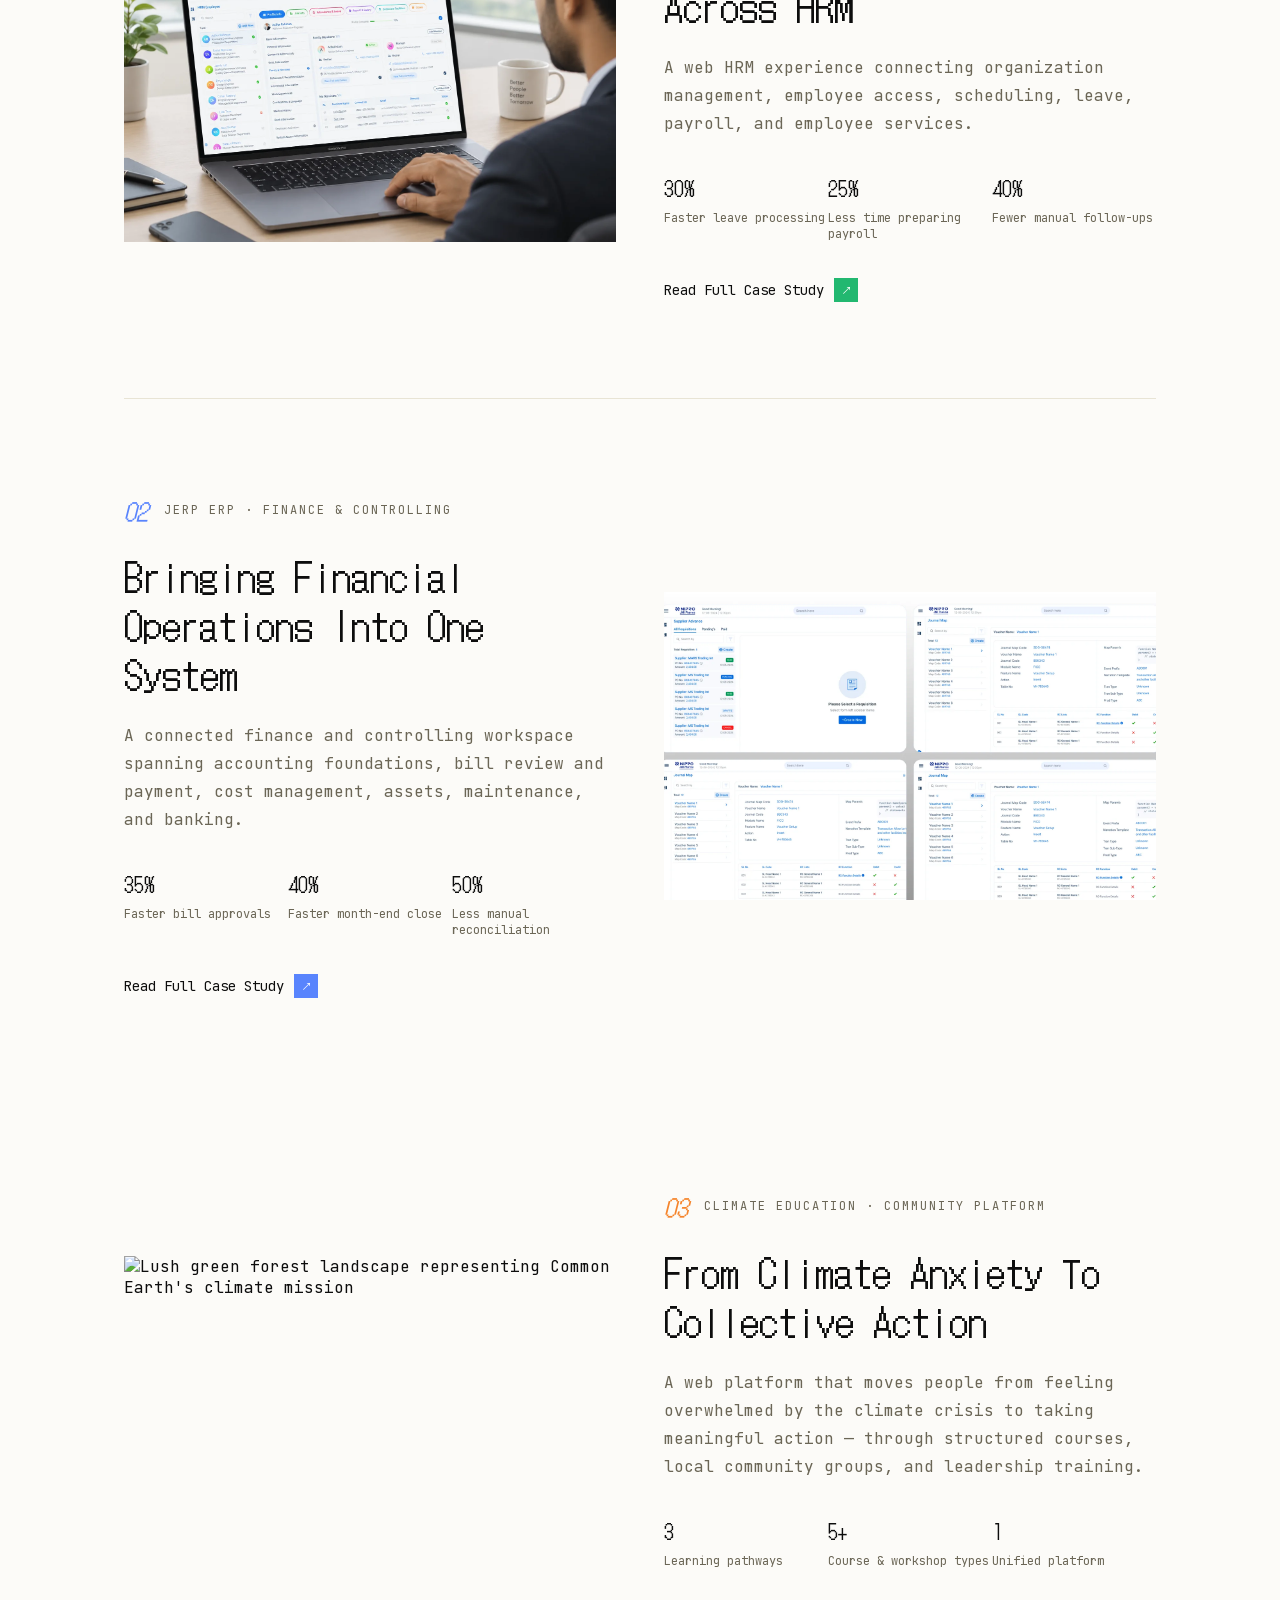
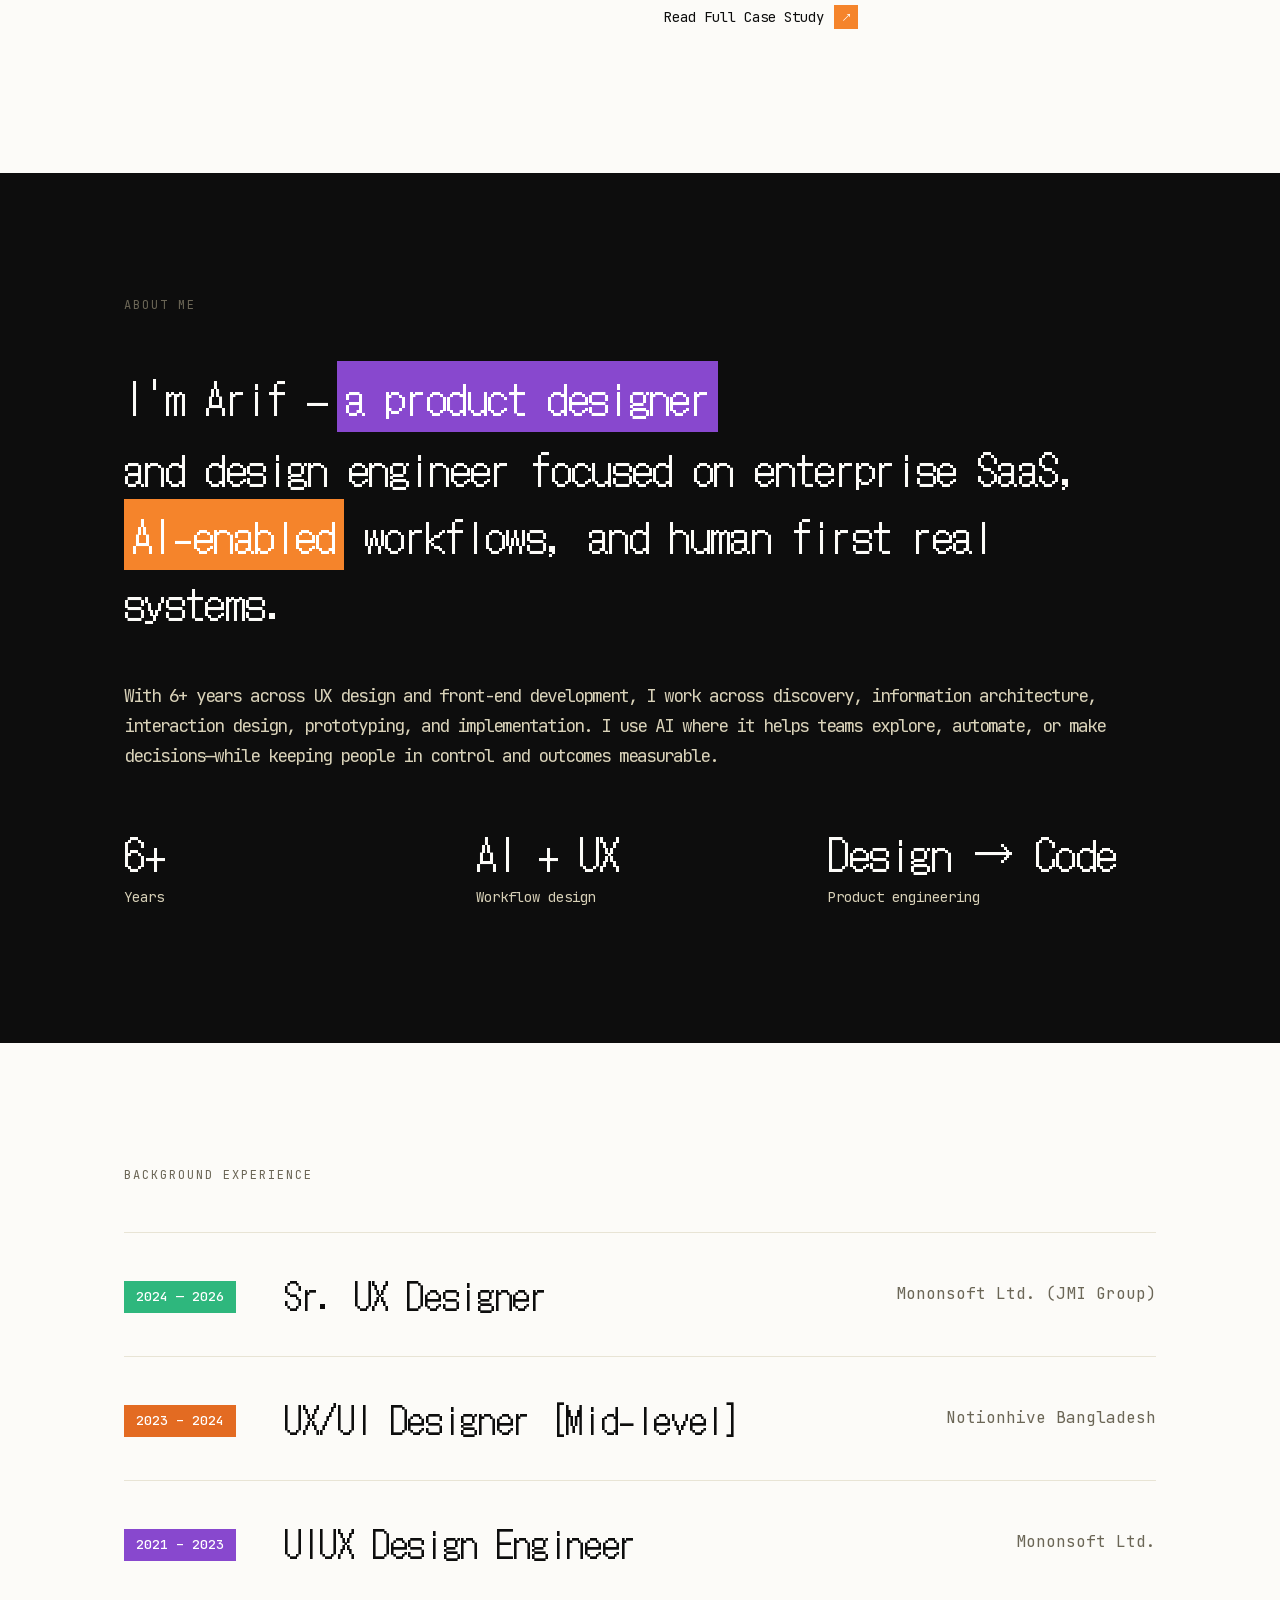
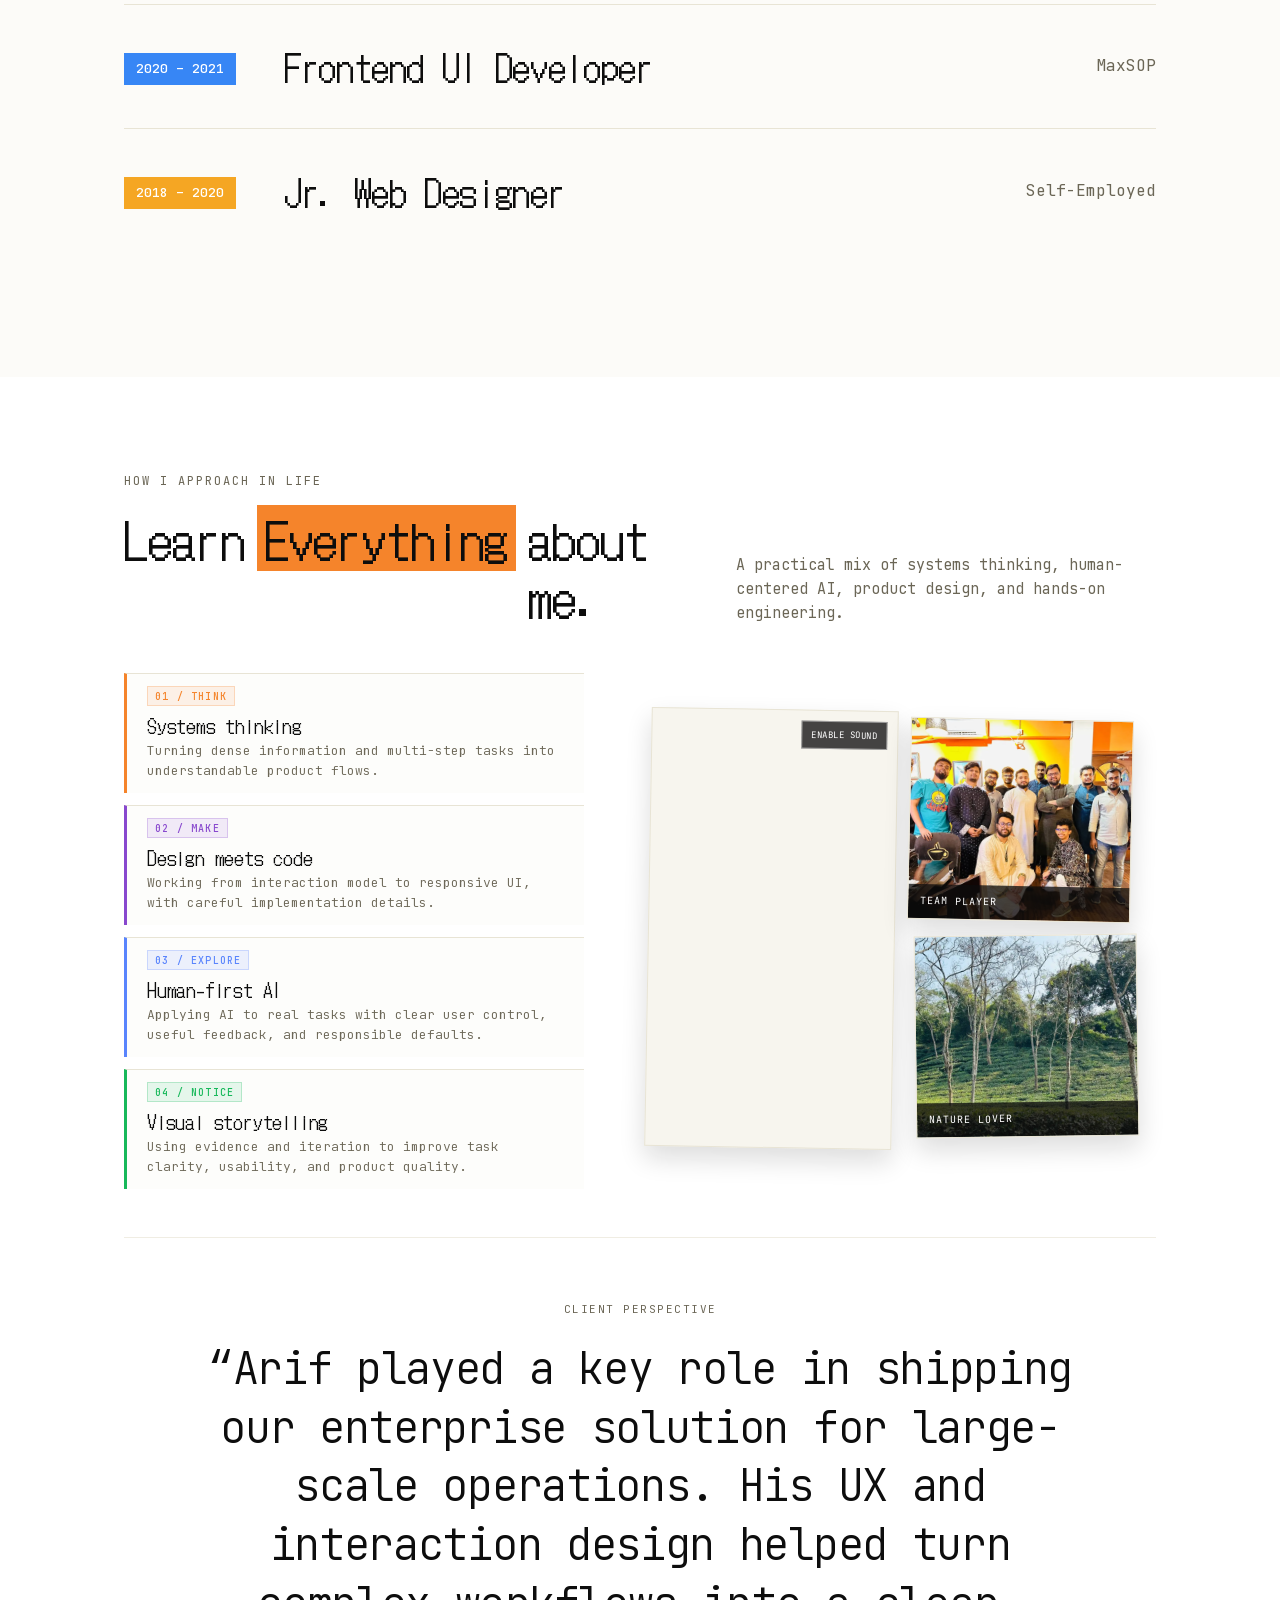
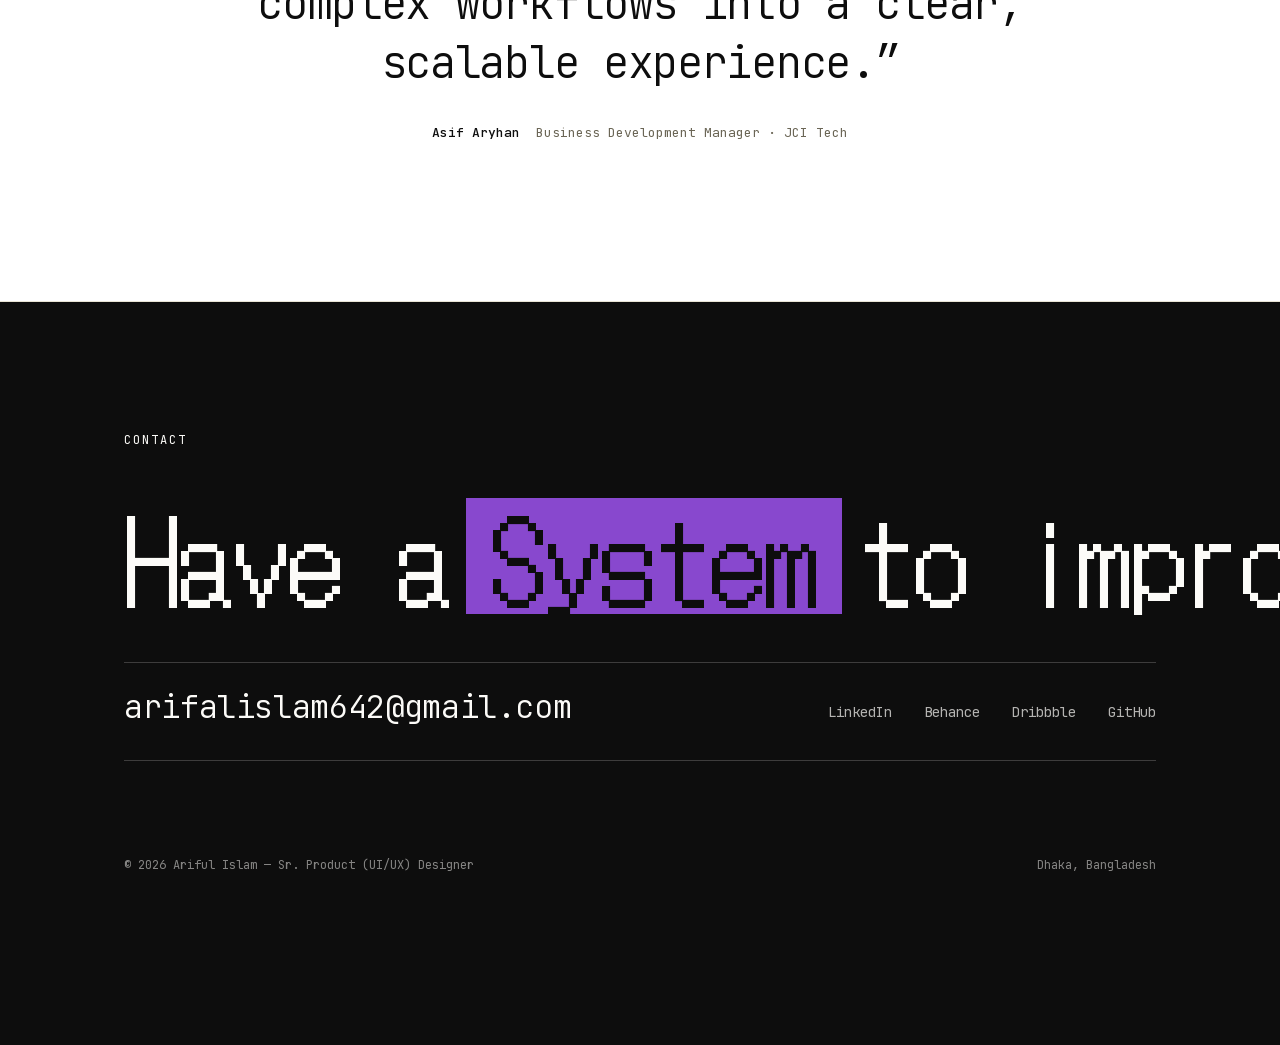
==== commit 19e8f2de: "Optimize site images with WebP Add a reproducible image converter and run it during Pages deployment" ====
--- a/index.html
+++ b/index.html
@@ -92,7 +92,7 @@
                 </div>
                 <div class="rule r1"><img alt="" src="images/figma/4766d09e-63fb-443e-a6aa-51ce21c0237a.svg"></div>
                 <div class="stage">
-                    <picture><img class="bg" alt="" src="images/hero-background.jpg"></picture>
+                    <picture><img class="bg" alt="" src="images/hero-background.webp"></picture>
                     <h1 class="h1 fr" aria-label="Designing useful products, AI-assisted workflows, clear interfaces, and production-ready experiences.">
                         <p class="line">
                             <span> Accelereted </span>
@@ -124,7 +124,7 @@
                 <div class="div"></div>
 
                 <article class="case">
-                    <div class="pic rv"><picture><source media="(max-width:900px)" srcset="images/projects/hrm-ui/Professional HR Dashboard Workspace.png"><img alt="" src="images/projects/hrm-ui/Professional HR Dashboard Workspace.png"></picture></div>
+                    <div class="pic rv"><picture><source media="(max-width:900px)" srcset="images/projects/hrm-ui/Professional%20HR%20Dashboard%20Workspace.webp"><img alt="" src="images/projects/hrm-ui/Professional HR Dashboard Workspace.webp"></picture></div>
                     <div class="info rv case-info--hr rv-delay-short">
                         <div class="tag"><i class="fr">01</i><span class="label">JERP ERP · Human Resources</span></div>
                         <h3 class="fr">Connecting everyday work across HRM</h3>
@@ -151,7 +151,7 @@
                         </div>
                         <a class="read" href="jerp-fico.html"><span>Read Full Case Study</span><span class="ar"><span>→</span></span></a>
                     </div>
-                    <div class="pic rv rv-delay-short"><picture><source media="(max-width:1200px; height:auto;)" srcset="images/figma/jerp-fico-cover.webp"><img alt="JERP Finance and Controlling design cover" src="images/projects/Fico-thumb.png"></picture></div>
+                    <div class="pic rv rv-delay-short"><picture><source media="(max-width:1200px; height:auto;)" srcset="images/figma/jerp-fico-cover.webp"><img alt="JERP Finance and Controlling design cover" src="images/projects/Fico-thumb.webp"></picture></div>
                 </article>
                 <div class="div"></div>
 
@@ -239,11 +239,11 @@
                             <button class="interest-video-sound" type="button" aria-label="Enable video sound" aria-pressed="false">Enable sound</button>
                         </figure>
                         <figure class="interest-photo interest-photo--process">
-                            <img src="images/team-player.jpg" alt="workflow.">
+                            <img src="images/team-player.webp" alt="workflow.">
                             <figcaption><span>TEAM PLAYER</span></figcaption>
                         </figure>
                         <figure class="interest-photo interest-photo--dashboard">
-                            <img src="images/nature.jpg" alt="delivery">
+                            <img src="images/nature.webp" alt="delivery">
                             <figcaption><span>NATURE LOVER</span></figcaption>
                         </figure>
                     </div>
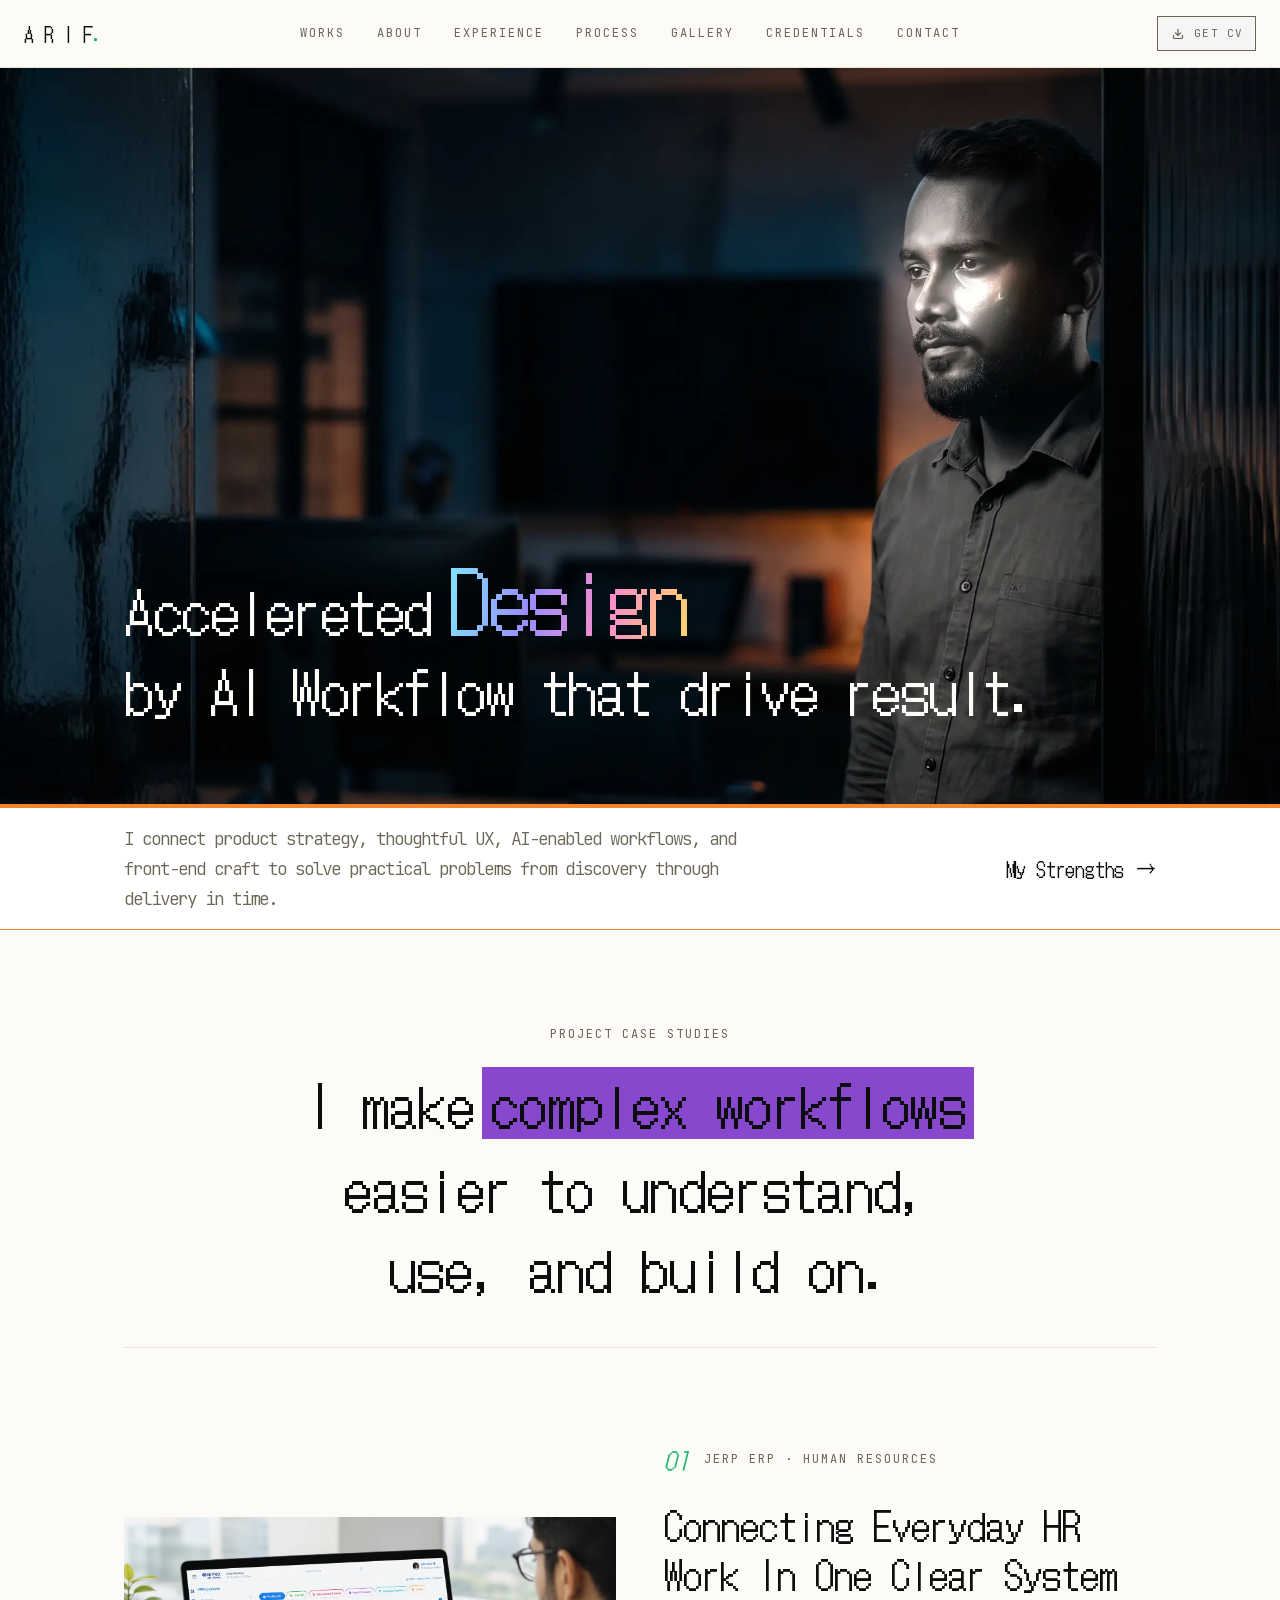
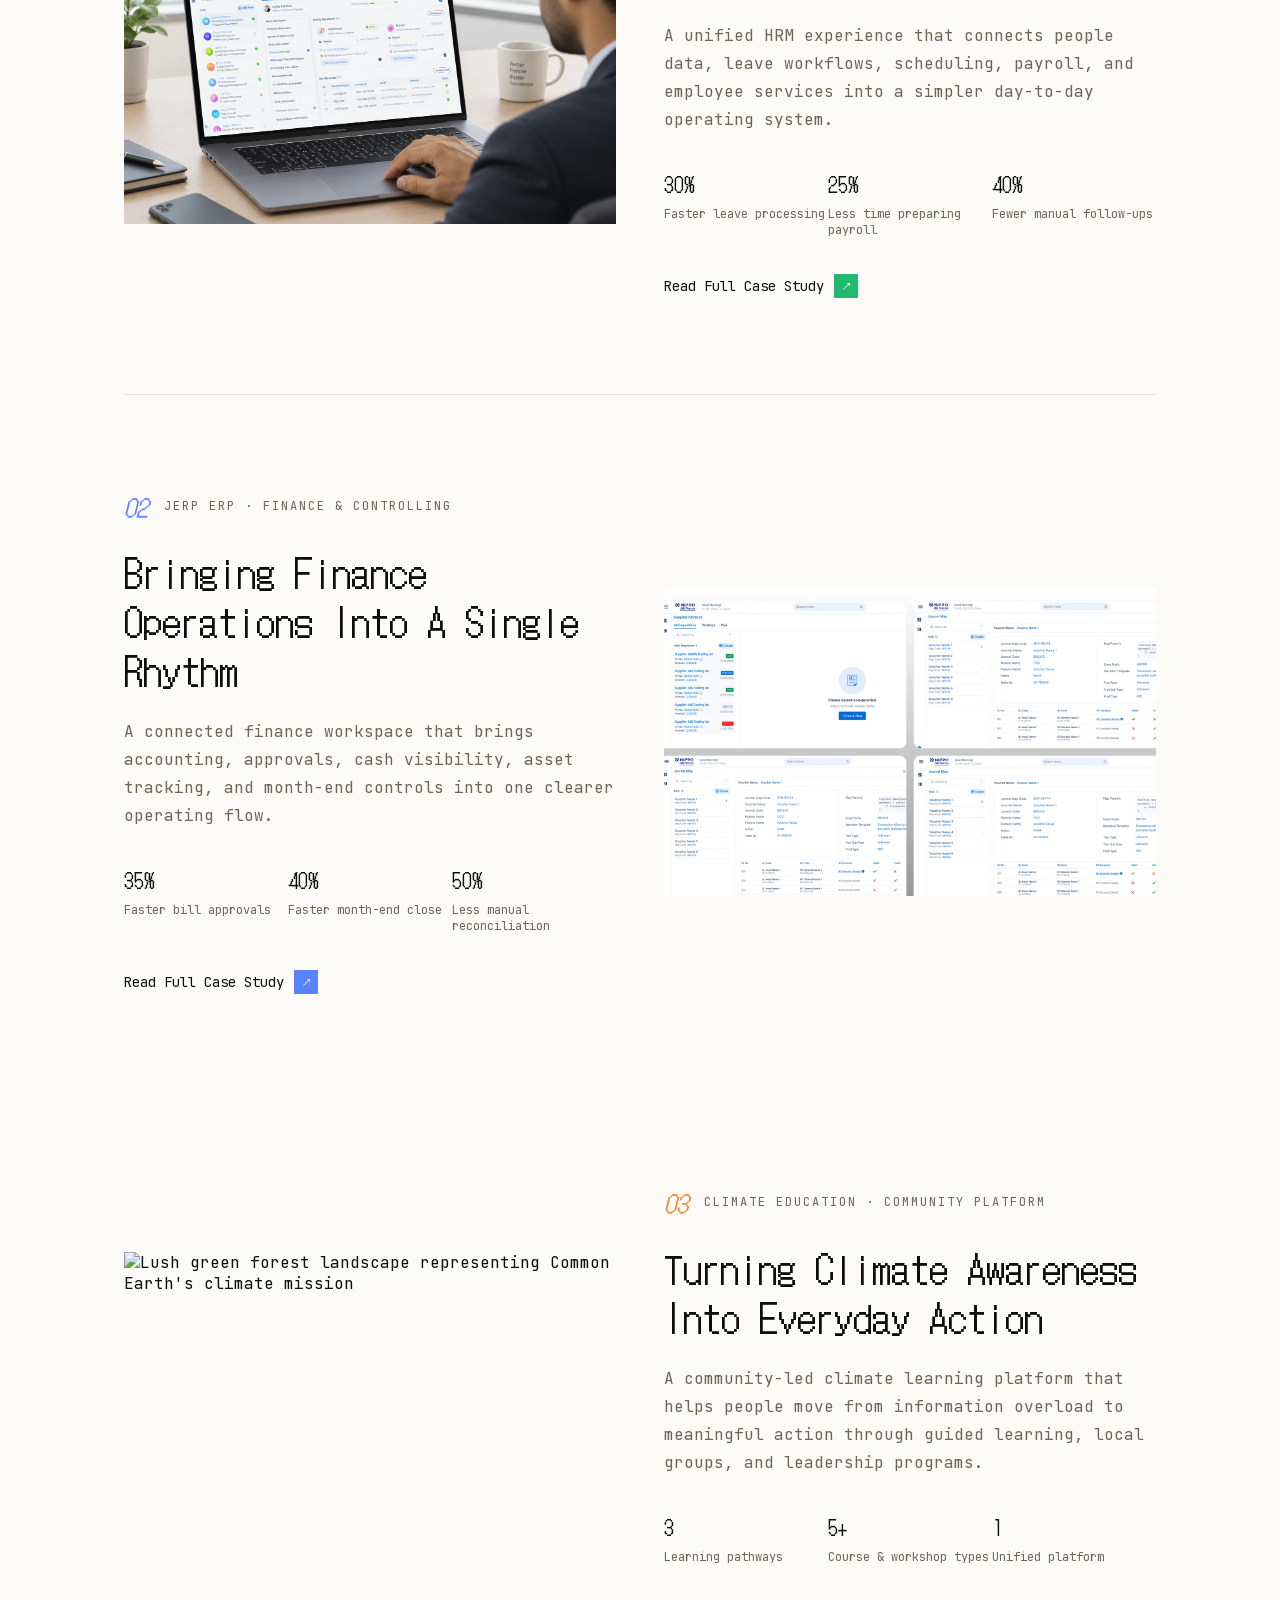
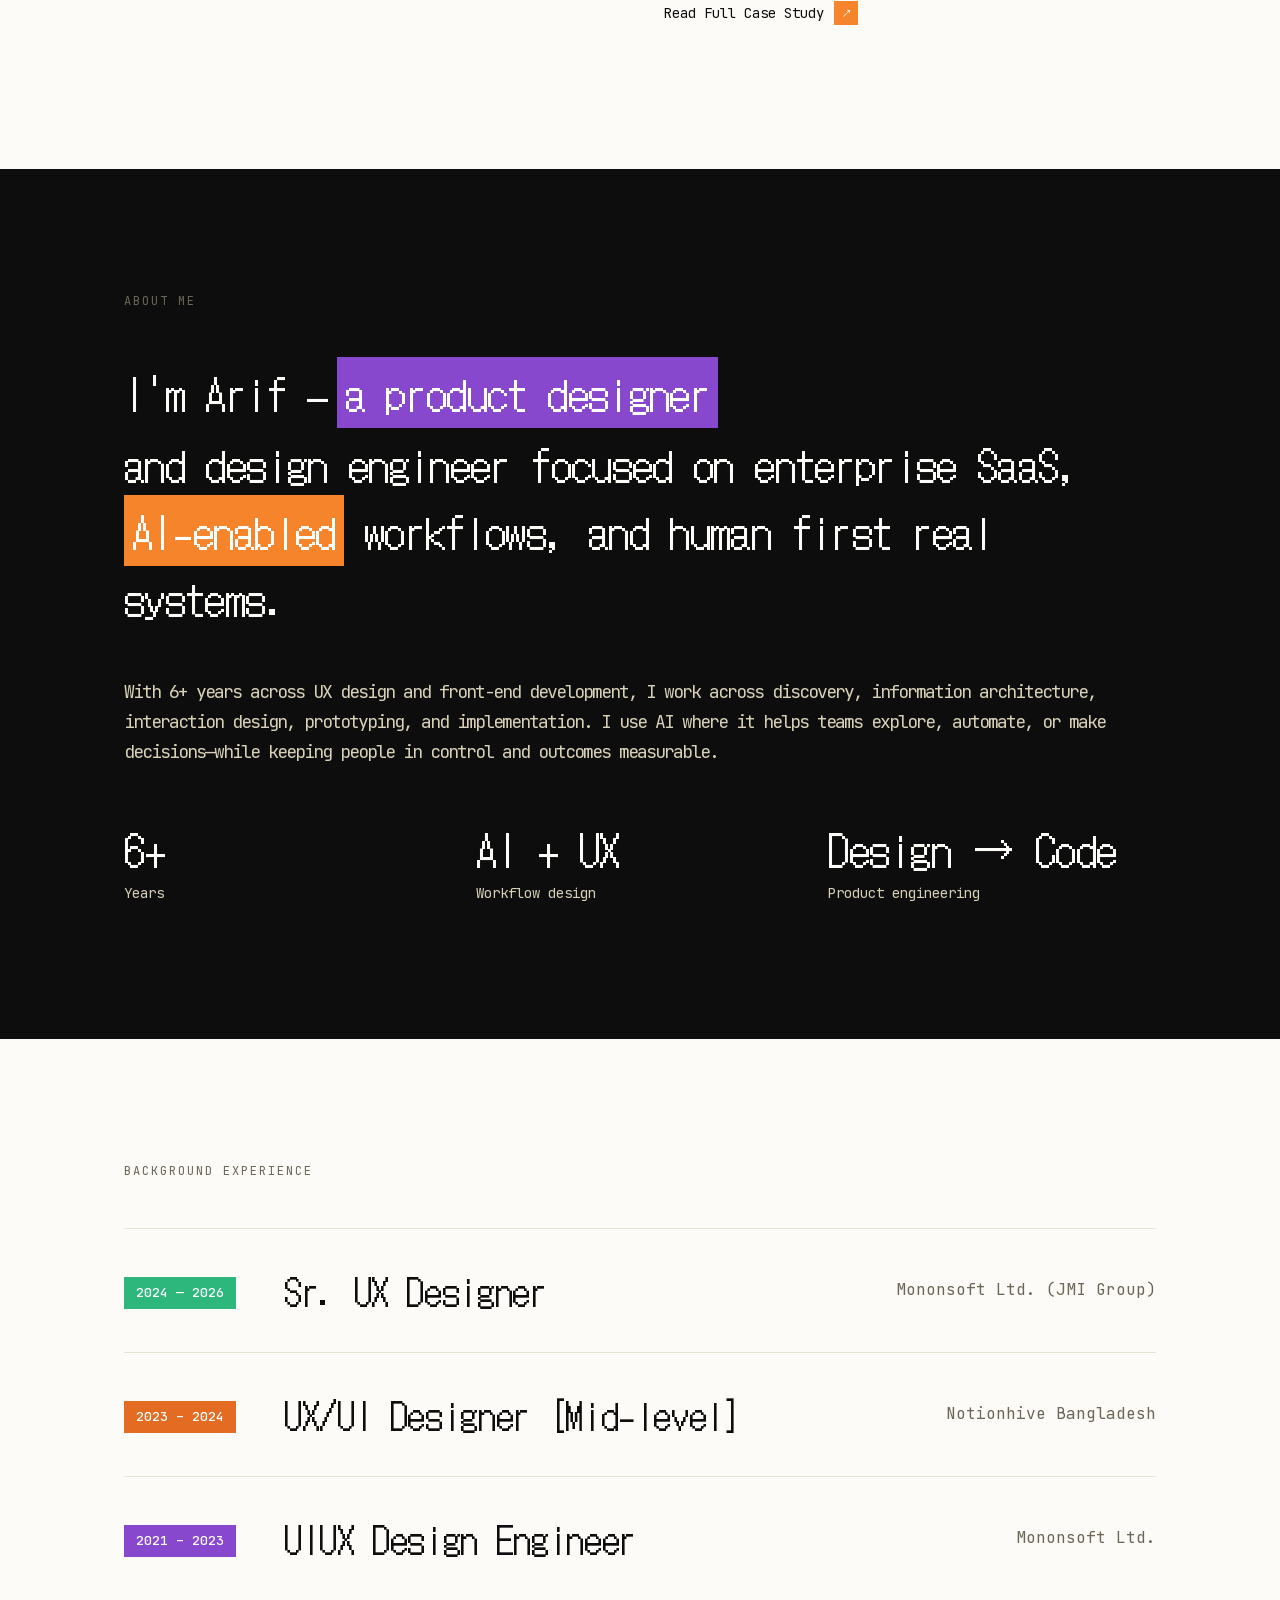
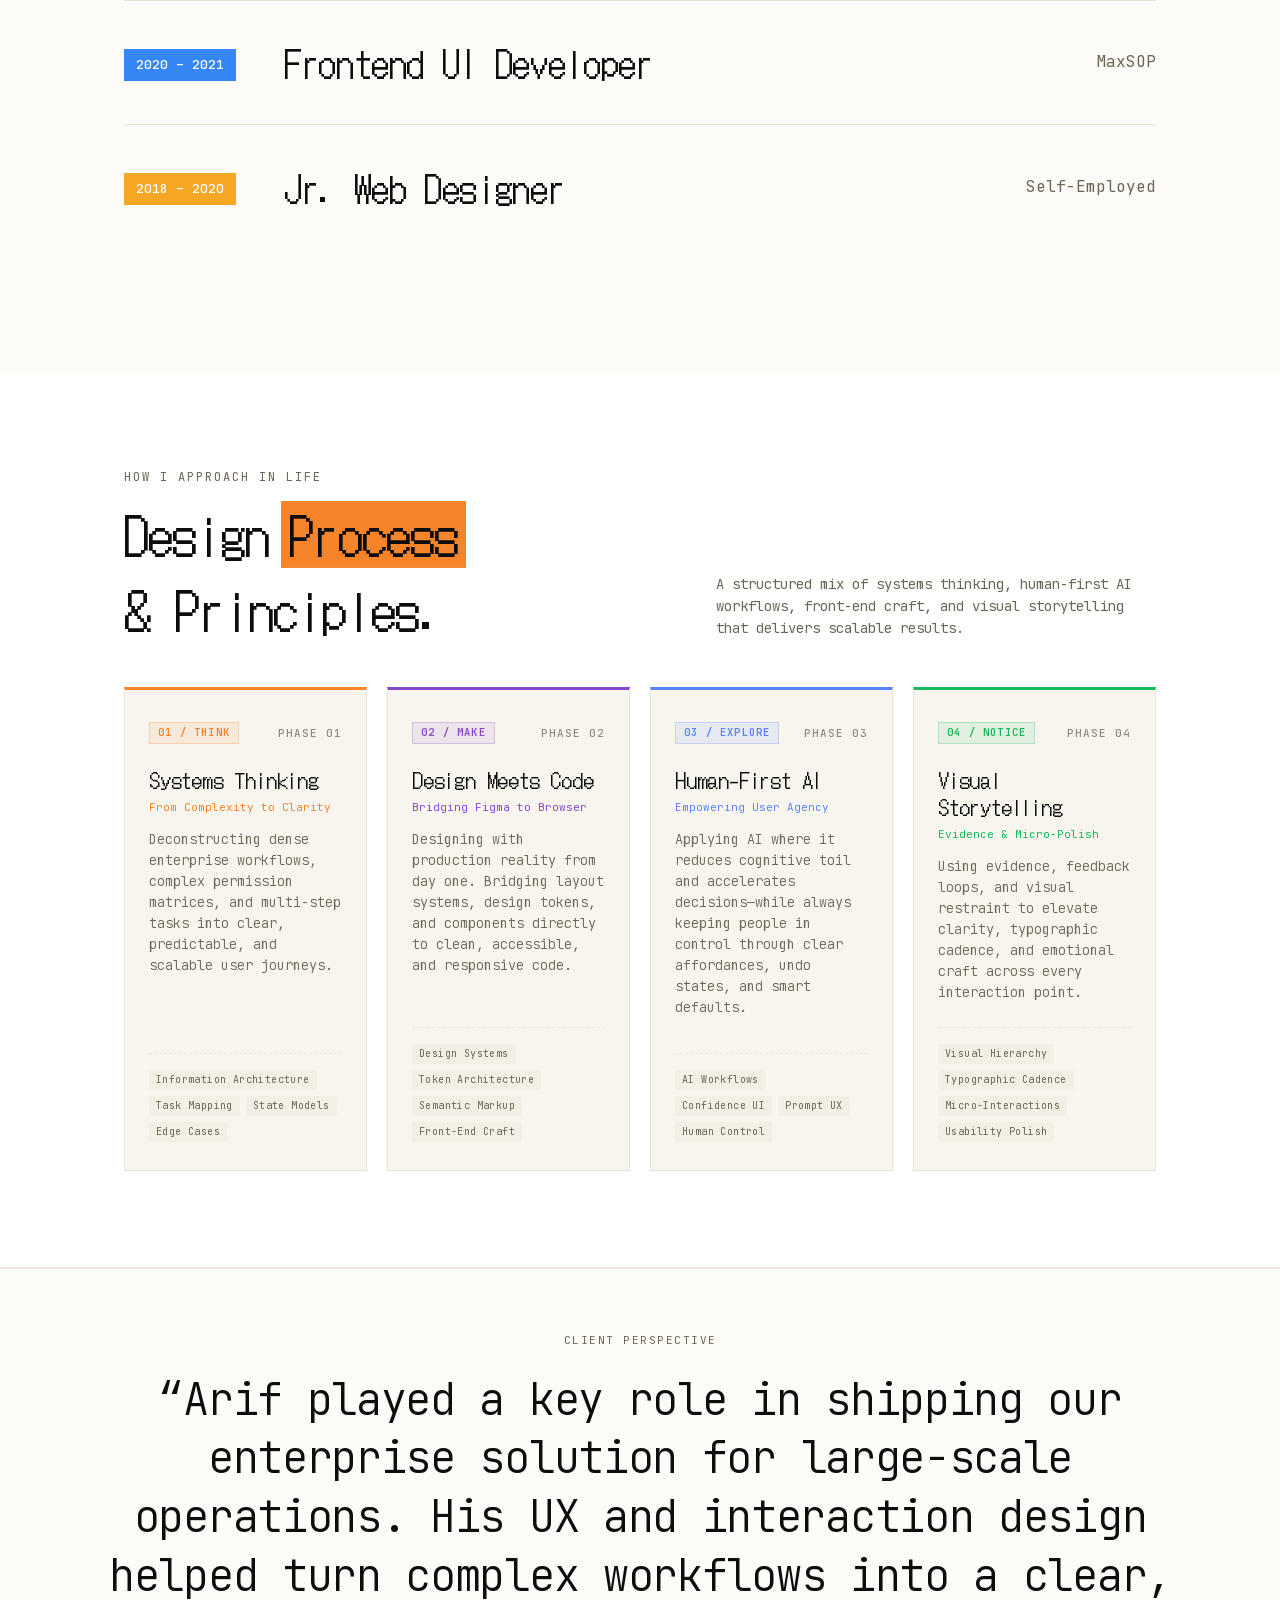
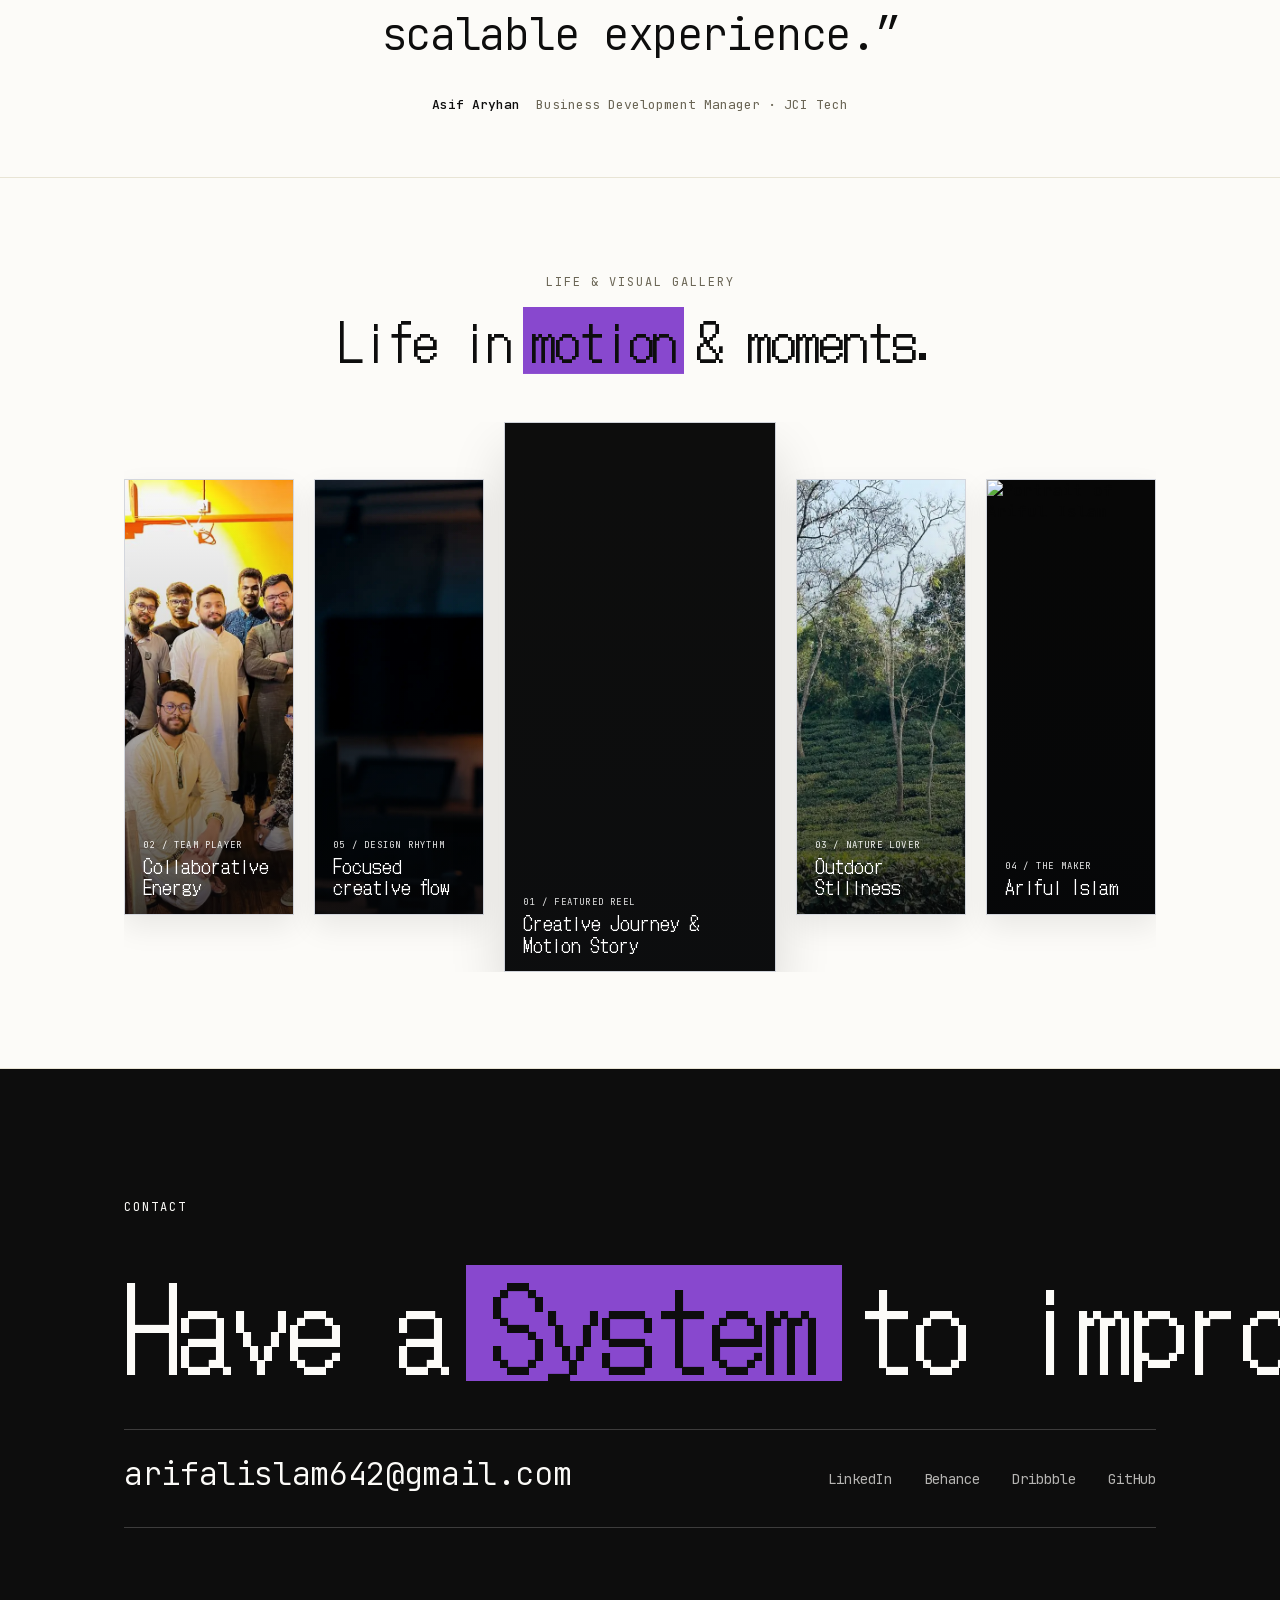
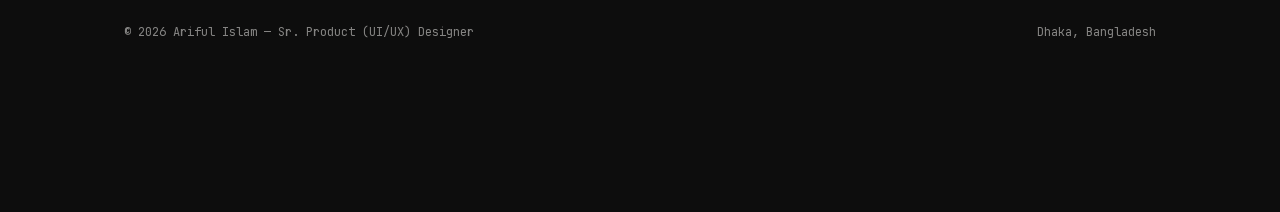
==== commit c7ba37b4: "Update portfolio gallery and HRM copy Co-authored-by: Copilot <223556219+Copilot@users.noreply.githu" ====
--- a/index.html
+++ b/index.html
@@ -72,7 +72,8 @@
                     <a class="label" href="#work">Works</a>
                     <a class="label" href="#about">About</a>
                     <a class="label" href="#experience">Experience</a>
-                    <a class="label" href="#interests">Interests</a>
+                    <a class="label" href="#process">Process</a>
+                    <a class="label" href="#gallery">Gallery</a>
                     <a class="label" href="#about">Credentials</a>
                     <a class="label" href="#contact">Contact</a>
                 </nav>
@@ -83,14 +84,6 @@
 
             <!-- Hero -->
             <section class="hero">
-                <div class="bar">
-                    <span class="label d">AI + Design Process · Engineering </span>
-                    <span class="label d"> Open to Remote Positions</span>
-
-                    <span class="label m">AI + Design Process · Engineering</span>
-                    <span class="label m">Open to Remote Positions</span>
-                </div>
-                <div class="rule r1"><img alt="" src="images/figma/4766d09e-63fb-443e-a6aa-51ce21c0237a.svg"></div>
                 <div class="stage">
                     <picture><img class="bg" alt="" src="images/hero-background.webp"></picture>
                     <h1 class="h1 fr" aria-label="Designing useful products, AI-assisted workflows, clear interfaces, and production-ready experiences.">
@@ -108,7 +101,7 @@
                 <div class="rule r4"><img alt="" src="images/figma/1e6766a9-c82f-479d-93be-586191db1afd.svg"></div>
                 <div class="cta">
                     <p>I connect product strategy, thoughtful UX, AI-enabled workflows, and front-end craft to solve practical problems from discovery through delivery in time.</p>
-                    <a class="get fr" href="#interests"><span>My Strengths</span><b>→</b></a>
+                    <a class="get fr" href="#process"><span>My Strengths</span><b>→</b></a>
                 </div>
                 <div class="rule r1"><img alt="" src="images/figma/4766d09e-63fb-443e-a6aa-51ce21c0237a.svg"></div>
             </section>
@@ -127,8 +120,8 @@
                     <div class="pic rv"><picture><source media="(max-width:900px)" srcset="images/projects/hrm-ui/Professional%20HR%20Dashboard%20Workspace.webp"><img alt="" src="images/projects/hrm-ui/Professional HR Dashboard Workspace.webp"></picture></div>
                     <div class="info rv case-info--hr rv-delay-short">
                         <div class="tag"><i class="fr">01</i><span class="label">JERP ERP · Human Resources</span></div>
-                        <h3 class="fr">Connecting everyday work across HRM</h3>
-                        <p class="d">A web HRM experience connecting organization management, employee access, scheduling, leave, payroll, and employee services.</p>
+                        <h3 class="fr">Connecting everyday HR work in one clear system</h3>
+                        <p class="d">A unified HRM experience that connects people data, leave workflows, scheduling, payroll, and employee services into a simpler day-to-day operating system.</p>
                         <div class="impact">
                             <div><b class="fr">30%</b><span>Faster leave processing</span></div>
                             <div><b class="fr">25%</b><span>Less time preparing payroll</span></div>
@@ -142,8 +135,8 @@
                 <article class="case flip">
                     <div class="info rv case-info--finance">
                         <div class="tag"><i class="fr">02</i><span class="label">JERP ERP · Finance &amp; Controlling</span></div>
-                        <h3 class="fr">Bringing financial operations into one system</h3>
-                        <p class="d">A connected finance and controlling workspace spanning accounting foundations, bill review and payment, cost management, assets, maintenance, and banking.</p>
+                        <h3 class="fr">Bringing finance operations into a single rhythm</h3>
+                        <p class="d">A connected finance workspace that brings accounting, approvals, cash visibility, asset tracking, and month-end controls into one clearer operating flow.</p>
                         <div class="impact">
                             <div><b class="fr">35%</b><span>Faster bill approvals</span></div>
                             <div><b class="fr">40%</b><span>Faster month-end close</span></div>
@@ -159,8 +152,8 @@
                     <div class="pic rv"><picture><source media="(max-width:900px)" srcset="https://images.unsplash.com/photo-1501854140801-50d01698950b?auto=format&fit=crop&w=900&q=80"><img alt="Lush green forest landscape representing Common Earth's climate mission" src="https://images.unsplash.com/photo-1501854140801-50d01698950b?auto=format&fit=crop&w=1200&q=80"></picture></div>
                     <div class="info rv case-info--product rv-delay-short">
                         <div class="tag"><i class="fr">03</i><span class="label">Climate Education · Community Platform</span></div>
-                        <h3 class="fr">From climate anxiety to collective action</h3>
-                        <p class="d">A web platform that moves people from feeling overwhelmed by the climate crisis to taking meaningful action — through structured courses, local community groups, and leadership training.</p>
+                        <h3 class="fr">Turning climate awareness into everyday action</h3>
+                        <p class="d">A community-led climate learning platform that helps people move from information overload to meaningful action through guided learning, local groups, and leadership programs.</p>
                         <div class="impact">
                             <div><b class="fr">3</b><span>Learning pathways</span></div>
                             <div><b class="fr">5+</b><span>Course &amp; workshop types</span></div>
@@ -197,58 +190,87 @@
                 </div>
             </section>
 
-            <!-- Interests -->
-            <section class="interests" id="interests">
-                <div class="interest-head rv">
-                    <div class="interest-title">
+            <!-- Process (How I approach in life) -->
+            <section class="process" id="process">
+                <span id="interests" class="anchor-target" aria-hidden="true"></span>
+                <div class="process-head rv">
+                    <div class="process-title">
                         <span class="label">How I approach in life</span>
-                        <h2 class="fr">Learn<span class="hl hl-orange">Everything</span>about me.</h2>
-                    </div>
-                    <p>A practical mix of systems thinking, human-centered AI, product design, and hands-on engineering.</p>
-                </div>
-
-
-                
-                <div class="interest-layout">
-                    <div class="interest-notes">
-                        <article class="interest-note interest-note--systems">
-                            <span class="interest-note-index">01 / THINK</span>
-                            <h3 class="fr">Systems thinking</h3>
-                            <p>Turning dense information and multi-step tasks into understandable product flows.</p>
-                        </article>
-                        <article class="interest-note interest-note--design">
-                            <span class="interest-note-index">02 / MAKE</span>
-                            <h3 class="fr">Design meets code</h3>
-                            <p>Working from interaction model to responsive UI, with careful implementation details.</p>
-                        </article>
-                        <article class="interest-note interest-note--ai">
-                            <span class="interest-note-index">03 / EXPLORE</span>
-                            <h3 class="fr">Human-first AI</h3>
-                            <p>Applying AI to real tasks with clear user control, useful feedback, and responsible defaults.</p>
-                        </article>
-                        <article class="interest-note interest-note--storytelling">
-                            <span class="interest-note-index">04 / NOTICE</span>
-                            <h3 class="fr">Visual storytelling</h3>
-                            <p>Using evidence and iteration to improve task clarity, usability, and product quality.</p>
-                        </article>
-                    </div>
-
-                    <div class="interest-collage" aria-label="A collage of Ariful and his creative work">
-                        <figure class="interest-photo interest-photo--portrait">
-                            <video src="files/Biography_Reel_v2_9x16.mov" autoplay muted playsinline loop preload="metadata" aria-label="."></video>
-                            <button class="interest-video-sound" type="button" aria-label="Enable video sound" aria-pressed="false">Enable sound</button>
-                        </figure>
-                        <figure class="interest-photo interest-photo--process">
-                            <img src="images/team-player.webp" alt="workflow.">
-                            <figcaption><span>TEAM PLAYER</span></figcaption>
-                        </figure>
-                        <figure class="interest-photo interest-photo--dashboard">
-                            <img src="images/nature.webp" alt="delivery">
-                            <figcaption><span>NATURE LOVER</span></figcaption>
-                        </figure>
-                    </div>
-                </div>
-
+                        <h2 class="fr"><span>Design </span><span class="hl hl-orange">Process</span><span> &amp; Principles.</span></h2>
+                    </div>
+                    <p>A structured mix of systems thinking, human-first AI workflows, front-end craft, and visual storytelling that delivers scalable results.</p>
+                </div>
+
+                <div class="process-grid">
+                    <article class="process-card process-card--think rv">
+                        <div class="process-card-header">
+                            <span class="process-card-index">01 / THINK</span>
+                            <span class="process-card-step">PHASE 01</span>
+                        </div>
+                        <h3 class="fr">Systems Thinking</h3>
+                        <div class="process-card-subtitle">From Complexity to Clarity</div>
+                        <p>Deconstructing dense enterprise workflows, complex permission matrices, and multi-step tasks into clear, predictable, and scalable user journeys.</p>
+                        <div class="process-card-tags">
+                            <span>Information Architecture</span>
+                            <span>Task Mapping</span>
+                            <span>State Models</span>
+                            <span>Edge Cases</span>
+                        </div>
+                    </article>
+
+                    <article class="process-card process-card--make rv rv-delay-short">
+                        <div class="process-card-header">
+                            <span class="process-card-index">02 / MAKE</span>
+                            <span class="process-card-step">PHASE 02</span>
+                        </div>
+                        <h3 class="fr">Design Meets Code</h3>
+                        <div class="process-card-subtitle">Bridging Figma to Browser</div>
+                        <p>Designing with production reality from day one. Bridging layout systems, design tokens, and components directly to clean, accessible, and responsive code.</p>
+                        <div class="process-card-tags">
+                            <span>Design Systems</span>
+                            <span>Token Architecture</span>
+                            <span>Semantic Markup</span>
+                            <span>Front-End Craft</span>
+                        </div>
+                    </article>
+
+                    <article class="process-card process-card--explore rv rv-delay-medium">
+                        <div class="process-card-header">
+                            <span class="process-card-index">03 / EXPLORE</span>
+                            <span class="process-card-step">PHASE 03</span>
+                        </div>
+                        <h3 class="fr">Human-First AI</h3>
+                        <div class="process-card-subtitle">Empowering User Agency</div>
+                        <p>Applying AI where it reduces cognitive toil and accelerates decisions—while always keeping people in control through clear affordances, undo states, and smart defaults.</p>
+                        <div class="process-card-tags">
+                            <span>AI Workflows</span>
+                            <span>Confidence UI</span>
+                            <span>Prompt UX</span>
+                            <span>Human Control</span>
+                        </div>
+                    </article>
+
+                    <article class="process-card process-card--notice rv rv-delay-long">
+                        <div class="process-card-header">
+                            <span class="process-card-index">04 / NOTICE</span>
+                            <span class="process-card-step">PHASE 04</span>
+                        </div>
+                        <h3 class="fr">Visual Storytelling</h3>
+                        <div class="process-card-subtitle">Evidence &amp; Micro-Polish</div>
+                        <p>Using evidence, feedback loops, and visual restraint to elevate clarity, typographic cadence, and emotional craft across every interaction point.</p>
+                        <div class="process-card-tags">
+                            <span>Visual Hierarchy</span>
+                            <span>Typographic Cadence</span>
+                            <span>Micro-Interactions</span>
+                            <span>Usability Polish</span>
+                        </div>
+                    </article>
+                </div>
+            </section>
+
+            <div class="div"></div>
+
+            <section class="review" id="review">
                 <figure class="interest-testimonial rv">
                     <span class="interest-testimonial-label">CLIENT PERSPECTIVE</span>
                     <blockquote>
@@ -260,6 +282,63 @@
                         <span>Business Development Manager · JCI Tech</span>
                     </figcaption>
                 </figure>
+            </section>
+
+            <div class="div"></div>
+
+            <!-- Gallery (Images & Video Gallery) -->
+            <section class="gallery" id="gallery">
+                <div class="gallery-head rv">
+                    <div class="gallery-title">
+                        <span class="label">Life &amp; Visual Gallery</span>
+                        <h2 class="fr"><span>Life in </span><span class="hl hl-purple">motion</span><span> &amp; moments.</span></h2>
+                    </div>
+                </div>
+
+                <div class="gallery-collection" aria-label="Life and visual gallery showcase">
+                    <article class="gallery-collection-card gallery-collection-card--soft rv">
+                        <img src="images/team-player.webp" alt="Arif collaborating with team members in a design workshop" loading="lazy">
+                        <div class="gallery-collection-caption">
+                            <span class="gallery-collection-tag">02 / Team Player</span>
+                            <h4>Collaborative Energy</h4>
+                        </div>
+                    </article>
+
+                    <article class="gallery-collection-card gallery-collection-card--soft rv rv-delay-short">
+                        <img src="images/hero-background.webp" alt="Design process workspace and creative setup" loading="lazy">
+                        <div class="gallery-collection-caption">
+                            <span class="gallery-collection-tag">05 / Design Rhythm</span>
+                            <h4>Focused creative flow</h4>
+                        </div>
+                    </article>
+
+                    <article class="gallery-collection-card gallery-collection-card--featured gallery-collection-card--video rv rv-delay-medium">
+                        <video autoplay muted playsinline loop preload="metadata" aria-label="Creative biography reel by Ariful Islam">
+                            <source src="files/Biography_Reel_v2_9x16.mp4" type="video/mp4">
+                            <source src="files/Biography_Reel_v2_9x16.mov" type="video/quicktime">
+                        </video>
+                        <div class="gallery-collection-caption">
+                            <span class="gallery-collection-tag">01 / Featured Reel</span>
+                            <h4>Creative Journey &amp; Motion Story</h4>
+                        </div>
+                    </article>
+
+                    <article class="gallery-collection-card gallery-collection-card--soft rv rv-delay-long">
+                        <img src="images/nature.webp" alt="Lush green natural landscape" loading="lazy">
+                        <div class="gallery-collection-caption">
+                            <span class="gallery-collection-tag">03 / Nature Lover</span>
+                            <h4>Outdoor Stillness</h4>
+                        </div>
+                    </article>
+
+                    <article class="gallery-collection-card gallery-collection-card--soft rv rv-delay-short">
+                        <img src="images/arif.webp" alt="Portrait of Ariful Islam" loading="lazy">
+                        <div class="gallery-collection-caption">
+                            <span class="gallery-collection-tag">04 / The Maker</span>
+                            <h4>Ariful Islam</h4>
+                        </div>
+                    </article>
+                </div>
             </section>
 
             <!-- Contact -->
@@ -288,8 +367,9 @@
                 <a class="ml" href="#about" data-sec="about"><b class="fr">About</b><small class="bg bg-purple">02</small></a><hr>
                 <a class="ml" href="#experience" data-sec="experience"><b class="fr">Experience</b><small>03</small></a><hr>
                 <a class="ml" href="#work" data-sec="work"><b class="fr">Projects</b><small class="bg bg-orange">04</small></a><hr>
-                <a class="ml" href="#interests" data-sec="interests"><b class="fr">Interests</b><small>05</small></a><hr>
-                <a class="ml" href="#contact" data-sec="contact"><b class="fr">Contact</b><small>06</small></a>
+                <a class="ml" href="#process" data-sec="process"><b class="fr">Process</b><small>05</small></a><hr>
+                <a class="ml" href="#gallery" data-sec="gallery"><b class="fr">Gallery</b><small class="bg bg-purple">06</small></a><hr>
+                <a class="ml" href="#contact" data-sec="contact"><b class="fr">Contact</b><small>07</small></a>
             </nav>
             <div class="mfoot">
                 <div class="mstate fr"><span>Have a</span><span class="w">workflow</span><span>to improve?</span></div>
--- a/css/style.css
+++ b/css/style.css
@@ -721,6 +721,14 @@
   --d: .1s
 }
 
+.rv-delay-medium {
+  --d: .2s
+}
+
+.rv-delay-long {
+  --d: .3s
+}
+
 .scroll-reveal-enabled .rv {
   opacity: 0;
   transform: translateY(28px);
@@ -1125,276 +1133,555 @@
   transform-origin: left center
 }
 
-/* ---------- Interests ---------- */
+/* ---------- Process (How I approach in life) ---------- */
+.process,
 .interests {
   padding: 96px 124px;
-  background: var(--interests-bg);
-  display: flex;
-  flex-direction: column;
-  gap: 48px
-}
-
+  background: var(--surface-alt);
+  display: flex;
+  flex-direction: column;
+  gap: 48px;
+  position: relative;
+}
+
+.anchor-target {
+  position: absolute;
+  top: -80px;
+  left: 0;
+  width: 1px;
+  height: 1px;
+  pointer-events: none;
+  opacity: 0;
+}
+
+.process-head,
 .interest-head {
   display: flex;
   align-items: flex-end;
   justify-content: space-between;
-  gap: 32px
-}
-
+  gap: 32px;
+}
+
+.process-title,
 .interest-title {
   display: flex;
   flex-direction: column;
-  gap: 16px
-}
-
+  gap: 16px;
+}
+
+.process-title h2,
 .interest-title h2 {
   display: flex;
+  flex-wrap: wrap;
   align-items: baseline;
   gap: 12px;
   font-weight: 300;
-  font-size: 56px;
-  line-height: 64px
-}
-
+  font-size: clamp(34px, 4vw, 54px);
+  line-height: 1.15;
+  letter-spacing: -.02em;
+}
+
+.process-title .hl,
 .interest-title .hl {
-  font-size: 56px;
-  line-height: 64px;
-  color: var(--ink)
-}
-
-.interest-head>p {
-  max-width: 420px;
+  font-size: clamp(34px, 4vw, 54px);
+  line-height: 1.15;
+  color: var(--ink);
+}
+
+.process-head > p,
+.interest-head > p {
+  max-width: 440px;
   color: var(--mute);
   font-family: 'JetBrains Mono', monospace;
-  font-size: 15px;
-  line-height: 24px
-}
-
-.interest-layout {
+  font-size: 14px;
+  line-height: 22px;
+}
+
+.process-grid {
   display: grid;
-  grid-template-columns: minmax(0, .95fr) minmax(0, 1.05fr);
+  grid-template-columns: repeat(4, 1fr);
+  gap: 20px;
+  width: 100%;
+}
+
+.process-card {
+  position: relative;
+  display: flex;
+  flex-direction: column;
+  padding: 32px 24px 28px;
+  background: var(--surface);
+  border: 1px solid var(--line);
+  border-top: 3px solid var(--card-accent);
+  transition: transform .35s var(--ease), box-shadow .35s var(--ease), border-color .35s var(--ease), background .35s var(--ease);
+}
+
+.process-card--think { --card-accent: var(--orange); }
+.process-card--make { --card-accent: var(--purple); }
+.process-card--explore { --card-accent: var(--blue); }
+.process-card--notice { --card-accent: var(--green); }
+
+.process-card:hover {
+  transform: translateY(-6px);
+  background: var(--surface-alt);
+  box-shadow: 0 18px 36px rgba(13, 13, 13, .07);
+  border-color: color-mix(in srgb, var(--card-accent) 55%, var(--line));
+  border-top-color: var(--card-accent);
+}
+
+.process-card-header {
+  display: flex;
   align-items: center;
-  gap: clamp(32px, 5vw, 72px);
-  width: 100%
-}
-
-.interest-collage {
-  height: clamp(420px, 36vw, 640px);
-  display: grid;
-  grid-template-columns: 1.05fr .95fr;
-  grid-template-rows: 1fr 1fr;
-  gap: 14px;
-  padding: 18px 24px 24px 0
-}
-
-.interest-photo {
+  justify-content: space-between;
+  margin-bottom: 22px;
+}
+
+.process-card-index {
+  display: inline-flex;
+  align-items: center;
+  font-family: 'JetBrains Mono', monospace;
+  font-size: 10.5px;
+  line-height: 13px;
+  letter-spacing: 1.2px;
+  text-transform: uppercase;
+  font-weight: 600;
+  color: var(--card-accent);
+  padding: 3.5px 8px;
+  background: color-mix(in srgb, var(--card-accent) 10%, transparent);
+  border: 1px solid color-mix(in srgb, var(--card-accent) 24%, transparent);
+}
+
+.process-card-step {
+  font-family: 'JetBrains Mono', monospace;
+  font-size: 11px;
+  font-weight: 500;
+  letter-spacing: 1px;
+  color: var(--mute);
+  opacity: .75;
+}
+
+.process-card h3 {
+  font-size: 21px;
+  line-height: 27px;
+  font-weight: 400;
+  color: var(--ink);
+  letter-spacing: -.2px;
+  margin: 0 0 6px;
+}
+
+.process-card-subtitle {
+  font-family: 'JetBrains Mono', monospace;
+  font-size: 11px;
+  line-height: 16px;
+  color: var(--card-accent);
+  margin-bottom: 14px;
+}
+
+.process-card p {
+  margin: 0 0 24px;
+  font-size: 13.5px;
+  line-height: 21px;
+  color: var(--mute);
+  font-weight: 300;
+  flex-grow: 1;
+}
+
+.process-card-tags {
+  display: flex;
+  flex-wrap: wrap;
+  gap: 6px;
+  padding-top: 16px;
+  border-top: 1px dashed color-mix(in srgb, var(--line) 75%, transparent);
+}
+
+.process-card-tags span {
+  font-family: 'JetBrains Mono', monospace;
+  font-size: 10px;
+  line-height: 14px;
+  letter-spacing: .4px;
+  color: var(--mute);
+  padding: 3px 7px;
+  background: color-mix(in srgb, var(--line) 35%, transparent);
+  border-radius: 2px;
+  transition: color .2s var(--ease), background .2s var(--ease);
+}
+
+.process-card:hover .process-card-tags span {
+  color: var(--ink);
+  background: color-mix(in srgb, var(--card-accent) 12%, transparent);
+}
+
+/* ---------- Gallery (Visual Images & Video Gallery) ---------- */
+.gallery {
+  padding: 96px 124px;
+  background: var(--bg);
+  display: flex;
+  flex-direction: column;
+  gap: 48px;
   position: relative;
-  min-width: 100%;
+}
+
+.gallery-head {
+  display: flex;
+  align-items: center;
+  justify-content: center;
+  text-align: center;
+}
+
+.gallery-title {
+  display: flex;
+  flex-direction: column;
+  align-items: center;
+  gap: 16px;
+}
+
+.gallery-title h2 {
+  display: flex;
+  flex-wrap: wrap;
+  align-items: baseline;
+  justify-content: center;
+  gap: 12px;
+  font-weight: 300;
+  font-size: clamp(34px, 4vw, 54px);
+  line-height: 1.15;
+  letter-spacing: -.02em;
+  text-align: center;
+}
+
+.gallery-title .hl {
+  font-size: clamp(34px, 4vw, 54px);
+  line-height: 1.15;
+  color: var(--ink);
+}
+
+.gallery-head > p {
+  max-width: 440px;
+  color: var(--mute);
+  font-family: 'JetBrains Mono', monospace;
+  font-size: 14px;
+  line-height: 22px;
+}
+
+.gallery-collection {
+  display: flex;
+  align-items: center;
+  justify-content: center;
+  gap: 20px;
+  width: 100%;
+  max-width: 1440px;
+  margin-inline: auto;
+  overflow: hidden;
+}
+
+.gallery-collection-card {
+  position: relative;
+  flex: 1 1 0;
+  min-width: 0;
+  height: clamp(420px, 34vw, 610px);
+  border-radius: 0;
+  overflow: hidden;
+  border: 1px solid rgba(18, 18, 20, .08);
+  box-shadow: 0 12px 28px rgba(13, 13, 13, .08);
+  background: #dfe3ea;
+}
+
+.gallery-collection-card--soft {
+  filter: saturate(.9) contrast(1.05);
+}
+
+.gallery-collection-card--featured {
+  height: clamp(500px, 43vw, 760px);
+  flex-grow: 1.6;
+  border-radius: 0;
+  box-shadow: 0 30px 52px rgba(13, 13, 13, .14);
+}
+
+.gallery-collection-card img,
+.gallery-collection-card video {
+  display: block;
+  width: 100%;
+  height: 100%;
+  object-fit: cover;
+  background: #0d0d0d;
+}
+
+.gallery-collection-card::after {
+  content: "";
+  position: absolute;
+  inset: 0;
+  background: linear-gradient(180deg, transparent 0%, rgba(12, 13, 15, .12) 36%, rgba(12, 13, 15, .76) 100%);
+  pointer-events: none;
+}
+
+.gallery-collection-caption {
+  position: absolute;
+  inset: auto 0 0 0;
+  z-index: 1;
+  display: flex;
+  flex-direction: column;
+  gap: 4px;
+  padding: 18px 18px 16px;
+  color: #fff;
+}
+
+.gallery-collection-tag {
+  font-family: 'JetBrains Mono', monospace;
+  font-size: 9px;
+  line-height: 12px;
+  letter-spacing: 1.2px;
+  text-transform: uppercase;
+  opacity: .9;
+}
+
+.gallery-collection-caption h4 {
+  margin: 0;
+  font-weight: 500;
+  font-size: clamp(14px, 1.4vw, 18px);
+  line-height: 1.2;
+}
+
+@media (max-width: 900px) {
+  .gallery-collection {
+    gap: 12px;
+    overflow-x: auto;
+    padding-bottom: 8px;
+    justify-content: flex-start;
+    scroll-snap-type: x mandatory;
+  }
+
+  .gallery-collection-card,
+  .gallery-collection-card--featured {
+    width: clamp(200px, 42vw, 300px);
+    min-width: clamp(200px, 42vw, 300px);
+    height: 360px;
+    flex: 0 0 auto;
+    scroll-snap-align: center;
+  }
+
+  .gallery-collection-card--featured {
+    height: 420px;
+  }
+
+  .gallery-title h2 {
+    gap: 6px;
+  }
+}
+
+/* Video Reel Card */
+.gallery-video-card {
+  position: relative;
+  display: flex;
+  flex-direction: column;
+  background: var(--surface);
+  border: 1px solid var(--line);
+  box-shadow: 0 16px 36px rgba(13, 13, 13, .1);
+  overflow: hidden;
+  height: 100%;
+  min-height: 520px;
+  transition: transform .35s var(--ease), box-shadow .35s var(--ease);
+}
+
+.gallery-video-card:hover {
+  transform: translateY(-4px);
+  box-shadow: 0 22px 44px rgba(13, 13, 13, .16);
+}
+
+.gallery-video-wrap {
+  position: relative;
+  width: 100%;
+  height: 100%;
+  flex: 1;
+  background: #0d0d0d;
+  overflow: hidden;
+}
+
+.gallery-video-wrap video {
+  position: relative;
+  inset: 0;
+  width: 100%;
   height: auto;
+  max-height: 780px;
+  object-fit: cover;
+  object-position: center;
+}
+
+.gallery-video-sound {
+  position: absolute;
+  top: 14px;
+  right: 14px;
+  z-index: 3;
+  padding: 8px 12px;
+  border: 1px solid rgba(255, 255, 255, .4);
+  background: rgba(13, 13, 13, .78);
+  backdrop-filter: blur(8px);
+  -webkit-backdrop-filter: blur(8px);
+  color: #fff;
+  font-family: 'JetBrains Mono', monospace;
+  font-size: 10px;
+  letter-spacing: .8px;
+  text-transform: uppercase;
+  cursor: pointer;
+  transition: background .2s var(--ease), border-color .2s var(--ease);
+}
+
+.gallery-video-sound:hover {
+  background: rgba(13, 13, 13, .95);
+  border-color: #fff;
+}
+
+.gallery-video-sound:focus-visible {
+  outline: 2px solid #fff;
+  outline-offset: 2px;
+}
+
+.gallery-badge {
+  position: absolute;
+  top: 14px;
+  left: 14px;
+  z-index: 3;
+  padding: 4px 8px;
+  background: rgba(13, 13, 13, .72);
+  backdrop-filter: blur(8px);
+  -webkit-backdrop-filter: blur(8px);
+  border: 1px solid rgba(255, 255, 255, .25);
+  color: #fff;
+  font-family: 'JetBrains Mono', monospace;
+  font-size: 9.5px;
+  letter-spacing: 1px;
+  text-transform: uppercase;
+}
+
+.gallery-video-info {
+  position: absolute;
+  inset: auto 0 0 0;
+  z-index: 2;
+  padding: 36px 22px 20px;
+  background: linear-gradient(180deg, transparent 0%, rgba(13, 13, 13, .6) 30%, rgba(13, 13, 13, .92) 100%);
+  backdrop-filter: blur(6px);
+  -webkit-backdrop-filter: blur(6px);
+  color: #fff;
+  display: flex;
+  flex-direction: column;
+  gap: 4px;
+  transition: background .3s var(--ease);
+}
+
+.gallery-video-card:hover .gallery-video-info {
+  background: linear-gradient(180deg, transparent 0%, rgba(13, 13, 13, .72) 25%, rgba(13, 13, 13, .96) 100%);
+}
+
+.gallery-video-info h4 {
   margin: 0;
+  font-size: 17px;
+  line-height: 23px;
+  font-weight: 500;
+  color: #fff;
+}
+
+.gallery-video-info p {
+  margin: 0;
+  font-size: 13px;
+  line-height: 19px;
+  color: rgba(255, 255, 255, .82);
+  font-weight: 300;
+}
+
+/* Photo Stack (Right side) */
+.gallery-photos-stack {
+  display: flex;
+  flex-direction: column;
+  gap: 20px;
+  height: 100%;
+}
+
+.gallery-photo-card {
+  position: relative;
   overflow: hidden;
+  background: var(--surface);
   border: 1px solid var(--line);
-  background: var(--surface);
-  box-shadow: 0 12px 26px rgba(13, 13, 13, .14);
-  transition: transform .35s var(--ease)
-}
-
-.interest-photo img {
+  box-shadow: 0 12px 28px rgba(13, 13, 13, .09);
+  transition: transform .35s var(--ease), box-shadow .35s var(--ease);
+}
+
+.gallery-photo-card:hover {
+  transform: translateY(-4px);
+  box-shadow: 0 20px 40px rgba(13, 13, 13, .15);
+}
+
+.gallery-photo-card--featured {
+  flex: 1.15;
+  min-height: 270px;
+}
+
+.gallery-photo-card img {
   position: absolute;
   inset: 0;
   width: 100%;
   height: 100%;
   object-fit: cover;
-  transition: transform .65s var(--ease)
-}
-
-.interest-photo--portrait {
-  grid-row: 1 / span 2;
-  justify-self: center;
-  align-self: center;
-  width: 100%;
-  max-width: 100%;
-  height: auto;
-  max-height: 610px;
-  aspect-ratio: 9/16;
+  transition: transform .6s var(--ease);
+}
+
+.gallery-photo-card:hover img {
+  transform: scale(1.035);
+}
+
+.gallery-photo-row {
+  display: grid;
+  grid-template-columns: 1fr 1fr;
+  gap: 20px;
+  flex: 1;
+  min-height: 220px;
+}
+
+.gallery-photo-card figcaption {
+  position: absolute;
+  inset: auto 0 0 0;
+  z-index: 2;
+  padding: 14px 18px;
+  background: linear-gradient(180deg, transparent 0%, rgba(13, 13, 13, .85) 45%, rgba(13, 13, 13, .96) 100%);
+  color: #fff;
+  display: flex;
+  flex-direction: column;
+  gap: 3px;
+  transition: background .3s var(--ease);
+}
+
+.gallery-photo-card:hover figcaption {
+  background: linear-gradient(180deg, transparent 0%, rgba(13, 13, 13, .92) 35%, rgba(13, 13, 13, .98) 100%);
+}
+
+.gallery-photo-tag {
+  font-family: 'JetBrains Mono', monospace;
+  font-size: 9.5px;
+  line-height: 13px;
+  letter-spacing: 1px;
+  text-transform: uppercase;
+  color: #ffaa66;
+  font-weight: 500;
+}
+
+.gallery-photo-tag--purple {
+  color: #c4b5fd;
+}
+
+.gallery-photo-tag--green {
+  color: #86efac;
+}
+
+.gallery-photo-card h4 {
   margin: 0;
-  transform: rotate(1deg)
-}
-
-.interest-photo--portrait img {
-  position: absolute;
-  inset: 0;
-  width: 100%;
-  height: 100%;
-  object-fit: contain;
-  object-position: center
-}
-
-.interest-photo--portrait video {
-  position: absolute;
-  inset: 0;
-  left: 0;
-  top: 0;
-  width: 100%;
-  height: 100%;
-  object-fit: cover;
-  object-position: center;
-  background: transparent;
-  transition: transform .65s var(--ease)
-}
-
-.interest-video-sound {
-  position: absolute;
-  top: 10px;
-  right: 10px;
-  z-index: 1;
-  padding: 7px 9px;
-  border: 1px solid rgba(255, 255, 255, .48);
-  background: rgba(13, 13, 13, .76);
+  font-size: 15px;
+  line-height: 20px;
+  font-weight: 500;
   color: #fff;
-  font-family: 'JetBrains Mono', monospace;
-  font-size: 9px;
-  letter-spacing: .5px;
-  text-transform: uppercase;
-  cursor: pointer
-}
-
-.interest-video-sound:focus-visible {
-  outline: 2px solid #fff;
-  outline-offset: 2px
-}
-
-.interest-photo--process {
-  margin: 0 0 0 0;
-  transform: rotate(1.2deg)
-}
-
-.interest-photo--dashboard {
-  margin: 0 0 0 6px;
-  transform: rotate(-.8deg)
-}
-
-.interest-photo:hover {
-  z-index: 2;
-  transform: rotate(0deg) translateY(-4px)
-}
-
-.interest-photo:hover img {
-  transform: scale(1.045)
-}
-
-.interest-photo--portrait:hover video {
-  transform: none
-}
-
-.interest-photo:hover figcaption {
-  background: rgba(13, 13, 13, .86)
-}
-
-.interest-photo figcaption {
-  position: absolute;
-  right: 0;
-  bottom: 0;
-  left: 0;
-  display: flex;
-  flex-direction: column;
-  gap: 4px;
-  padding: 10px 12px;
-  background: rgba(13, 13, 13, .76);
-  color: #fff
-}
-
-.interest-photo figcaption span:first-child {
-  font-family: 'JetBrains Mono', monospace;
-  font-size: 10px;
-  line-height: 14px;
-  letter-spacing: 1px;
-  text-transform: uppercase
-}
-
-.interest-photo figcaption span+span {
+}
+
+.gallery-photo-card p {
+  margin: 0;
   font-size: 12px;
-  line-height: 16px
-}
-
-.interest-notes {
-  display: flex;
-  flex-direction: column;
-  gap: 12px;
-  width: 100%;
-}
-
-.interest-note {
-  position: relative;
-  display: flex;
-  flex-direction: column;
-  justify-content: center;
-  padding: 12px 20px;
-  background: color-mix(in srgb, var(--surface) 22%, transparent);
-  color: var(--ink);
-  border: none;
-  border-top: 1px solid var(--line);
-  border-left: 3px solid var(--card-accent);
-  border-radius: 0;
-  transition: transform .3s var(--ease), border-color .3s var(--ease), background .3s var(--ease);
-}
-
-.interest-note--systems {
-  --card-accent: var(--orange);
-}
-
-.interest-note--design {
-  --card-accent: var(--purple);
-}
-
-.interest-note--ai {
-  --card-accent: var(--blue);
-}
-
-.interest-note--storytelling {
-  --card-accent: var(--green);
-}
-
-.interest-note:hover {
-  transform: translateX(6px);
-  border-top-color: color-mix(in srgb, var(--card-accent) 50%, var(--line));
-  border-left-color: var(--card-accent);
-  background: color-mix(in srgb, var(--card-accent) 6%, transparent);
-}
-
-.interest-note-index {
-  display: inline-flex;
-  align-items: center;
-  width: fit-content;
-  font-family: 'JetBrains Mono', monospace;
-  font-size: 10px;
-  line-height: 13px;
-  letter-spacing: 1.2px;
-  text-transform: uppercase;
-  font-weight: 500;
-  color: var(--card-accent);
-  padding: 2.5px 7px;
-  background: color-mix(in srgb, var(--card-accent) 10%, transparent);
-  border: 1px solid color-mix(in srgb, var(--card-accent) 24%, transparent);
-  margin-bottom: 6px;
-}
-
-.interest-note h3 {
-  margin: 0 0 4px;
-  font-size: 19px;
-  line-height: 25px;
-  font-weight: 400;
-  color: var(--ink);
-  letter-spacing: -.2px;
-}
-
-.interest-note p {
-  margin: 0;
-  font-size: 13px;
-  line-height: 20px;
-  color: var(--mute);
+  line-height: 17px;
+  color: rgba(255, 255, 255, .75);
   font-weight: 300;
-  max-width: 98%;
 }
 
 .interest-testimonial {
@@ -2807,109 +3094,96 @@
     transform: none
   }
 
-  /* Interests */
+  /* Process & Gallery */
+  .process,
+  .gallery,
   .interests {
     padding: 48px 16px;
-    gap: 24px
-  }
-
+    gap: 28px;
+  }
+
+  .process-head,
+  .gallery-head,
   .interest-head {
     align-items: stretch;
     flex-direction: column;
-    gap: 16px
-  }
-
+    gap: 16px;
+  }
+
+  .process-title,
+  .gallery-title,
   .interest-title {
-    gap: 12px
-  }
-
+    gap: 12px;
+  }
+
+  .process-title h2,
+  .process-title .hl,
+  .gallery-title h2,
+  .gallery-title .hl,
   .interest-title h2,
   .interest-title .hl {
     font-size: 36px;
-    line-height: 44px
-  }
-
+    line-height: 44px;
+  }
+
+  .process-title h2,
+  .gallery-title h2,
   .interest-title h2 {
-    gap: 8px
-  }
-
+    gap: 8px;
+  }
+
+  .process-head>p,
+  .gallery-head>p,
   .interest-head>p {
     font-size: 13px;
-    line-height: 20px
-  }
-
-  .interest-layout {
-    grid-template-columns: minmax(0, 1fr);
-    gap: 28px
-  }
-
-  .interest-collage {
-    height: auto;
-    aspect-ratio: 1.05;
-    padding: 8px 12px 12px 0;
-    gap: 10px
-  }
-
-  .interest-photo--portrait {
-    width: 100%;
-    max-width: 100%;
-    height: auto;
-    max-height: 590px;
-    aspect-ratio: 9/16;
-    margin: 0
-  }
-
-  .interest-photo--process {
-    margin-right: 5px
-  }
-
-  .interest-photo--dashboard {
-    margin-left: 4px
-  }
-
-  .interest-photo figcaption {
-    gap: 2px;
-    padding: 8px
-  }
-
-  .interest-photo figcaption span:first-child {
-    font-size: 8px;
-    line-height: 11px;
-    letter-spacing: .6px
-  }
-
-  .interest-photo figcaption span+span {
-    font-size: 10px;
-    line-height: 13px
-  }
-
-  .interest-notes {
-    gap: 10px
-  }
-
-  .interest-note {
+    line-height: 20px;
+  }
+
+  .process-grid {
+    grid-template-columns: 1fr;
+    gap: 16px;
+  }
+
+  .process-card {
+    padding: 24px 20px;
+  }
+
+  .process-card h3 {
+    font-size: 19px;
+    line-height: 25px;
+  }
+
+  .gallery-mosaic {
+    grid-template-columns: 1fr;
+    gap: 20px;
+  }
+
+  .gallery-video-card {
+    min-height: 480px;
+    height: 480px;
+  }
+
+  .gallery-video-wrap {
+    height: 100%;
+    max-height: none;
+  }
+
+  .gallery-photos-stack {
+    gap: 16px;
+  }
+
+  .gallery-photo-card--featured {
+    min-height: 240px;
+  }
+
+  .gallery-photo-row {
+    grid-template-columns: 1fr;
+    gap: 16px;
     min-height: auto;
-    padding: 10px 16px
-  }
-
-  .interest-note-index {
-    font-size: 9.5px;
-    line-height: 13px;
-    letter-spacing: 1px;
-    margin-bottom: 5px;
-    padding: 2px 6px
-  }
-
-  .interest-note h3 {
-    margin: 0 0 4px;
-    font-size: 17px;
-    line-height: 22px
-  }
-
-  .interest-note p {
-    margin: 0;
-    font-size: 12px;
-    line-height: 18px
+  }
+
+  .gallery-photo-card {
+    min-height: 220px;
   }
 
   .interest-testimonial {
@@ -3826,6 +4100,27 @@
   }
 }
 
+@media (max-width: 1200px) and (min-width: 901px) {
+  .process,
+  .gallery {
+    padding: 72px 48px;
+  }
+
+  .process-grid {
+    grid-template-columns: repeat(2, 1fr);
+  }
+
+  .gallery-video-card {
+    min-height: 520px;
+    height: 100%;
+  }
+
+  .gallery-video-wrap {
+    height: 100%;
+    max-height: none;
+  }
+}
+
 @media (prefers-reduced-motion:reduce) {
   * {
     transition-duration: .01ms !important;
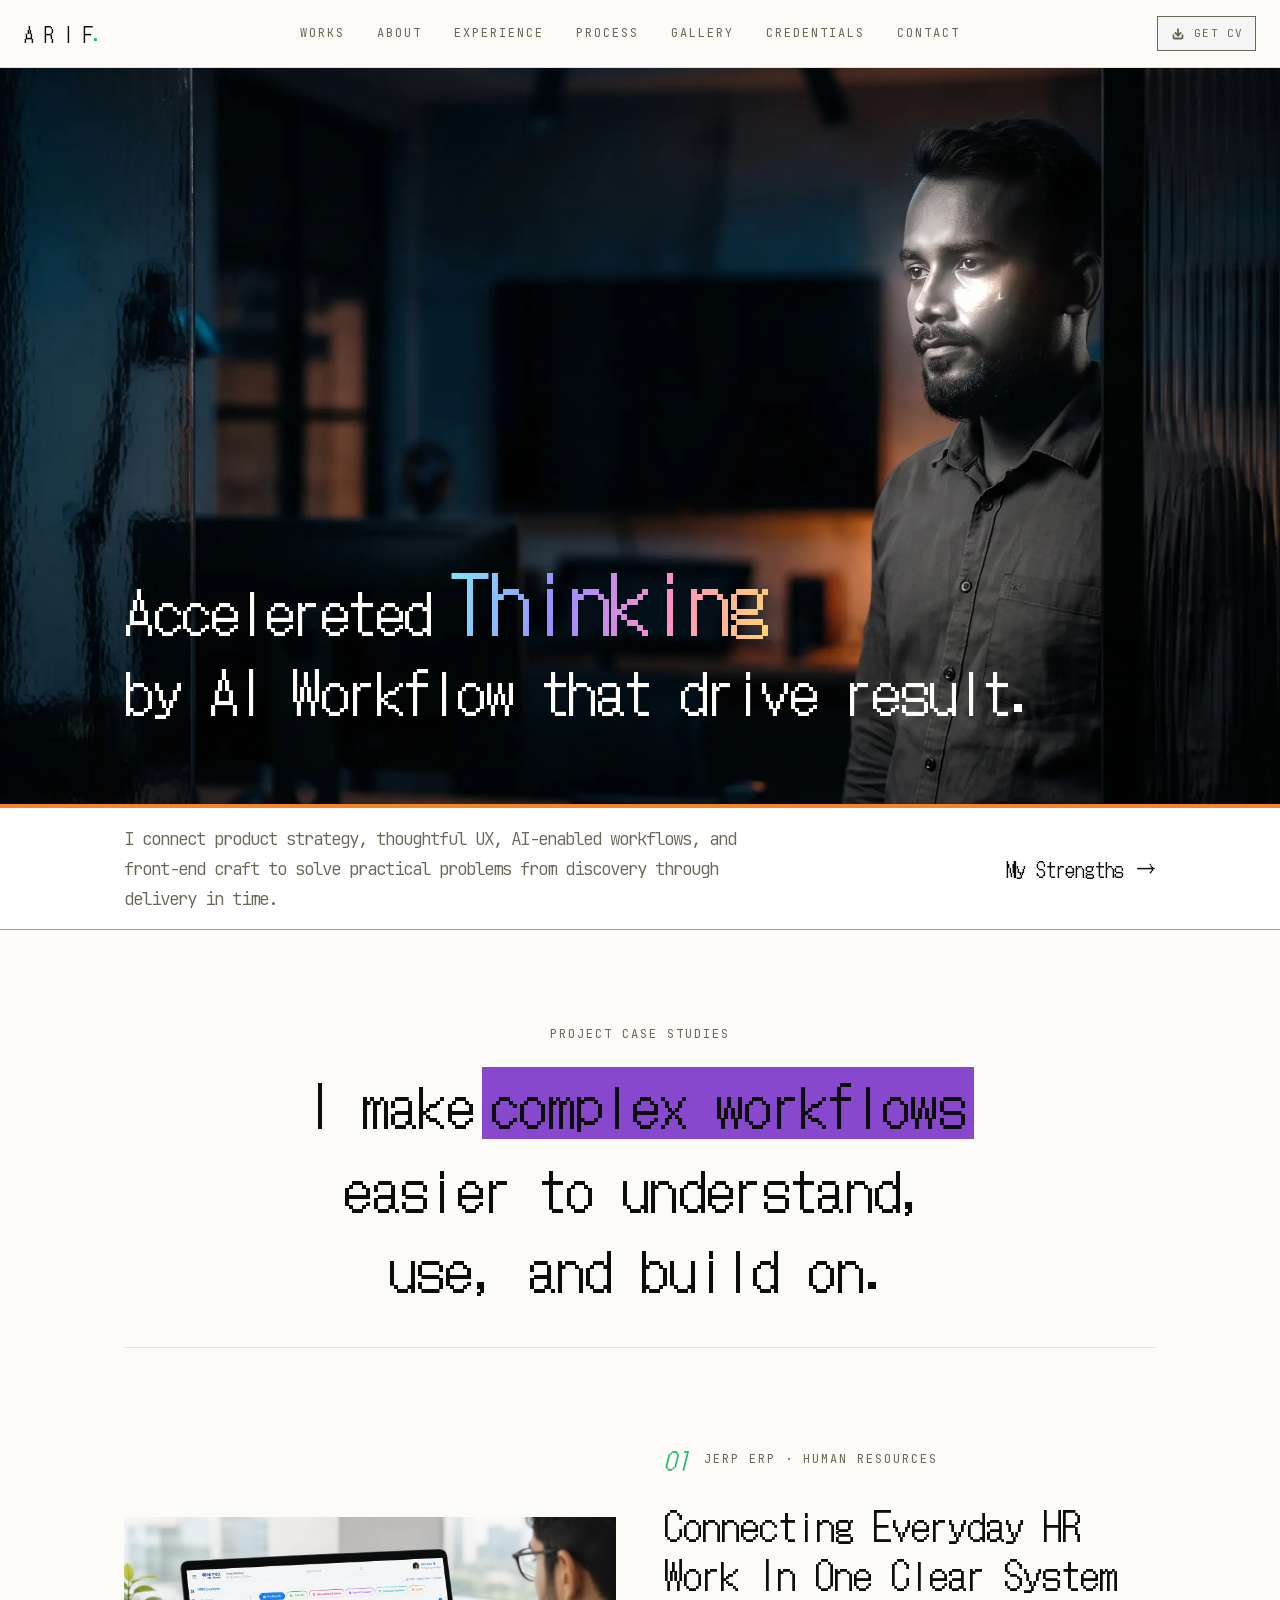
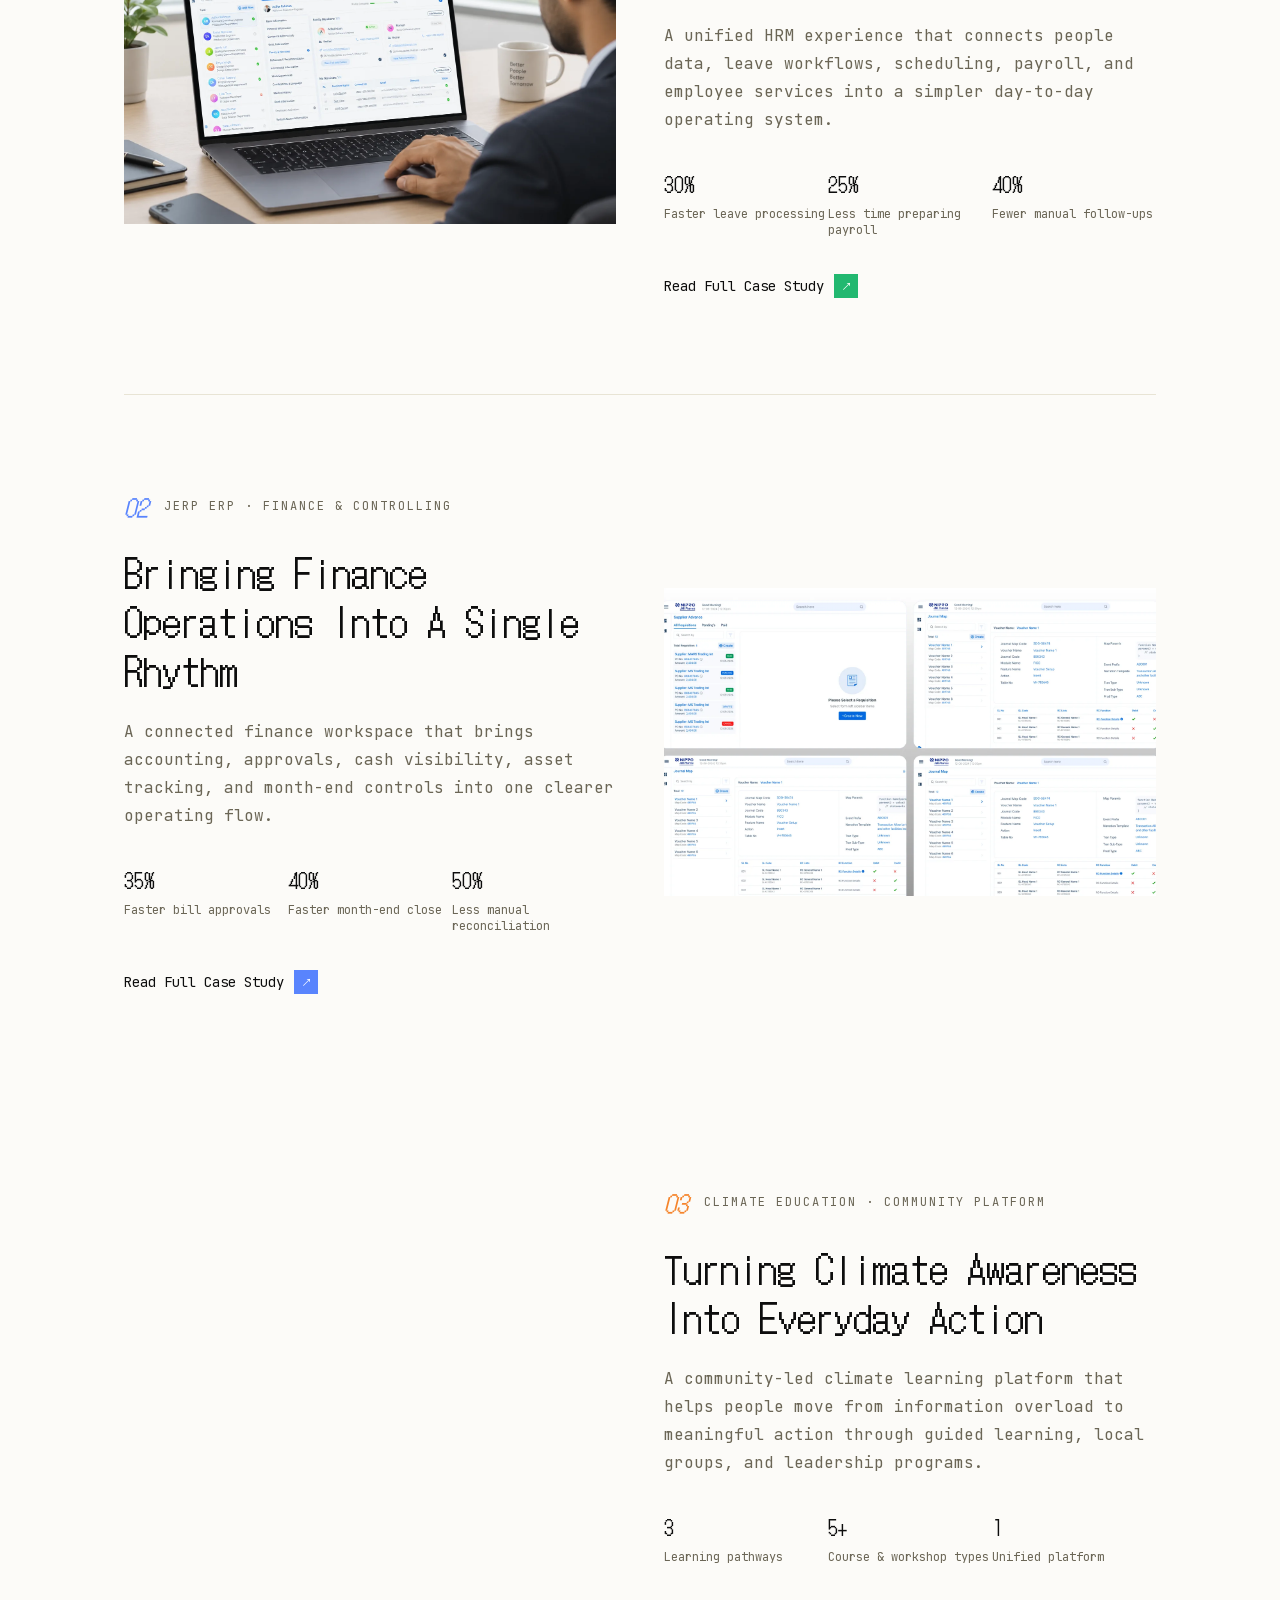
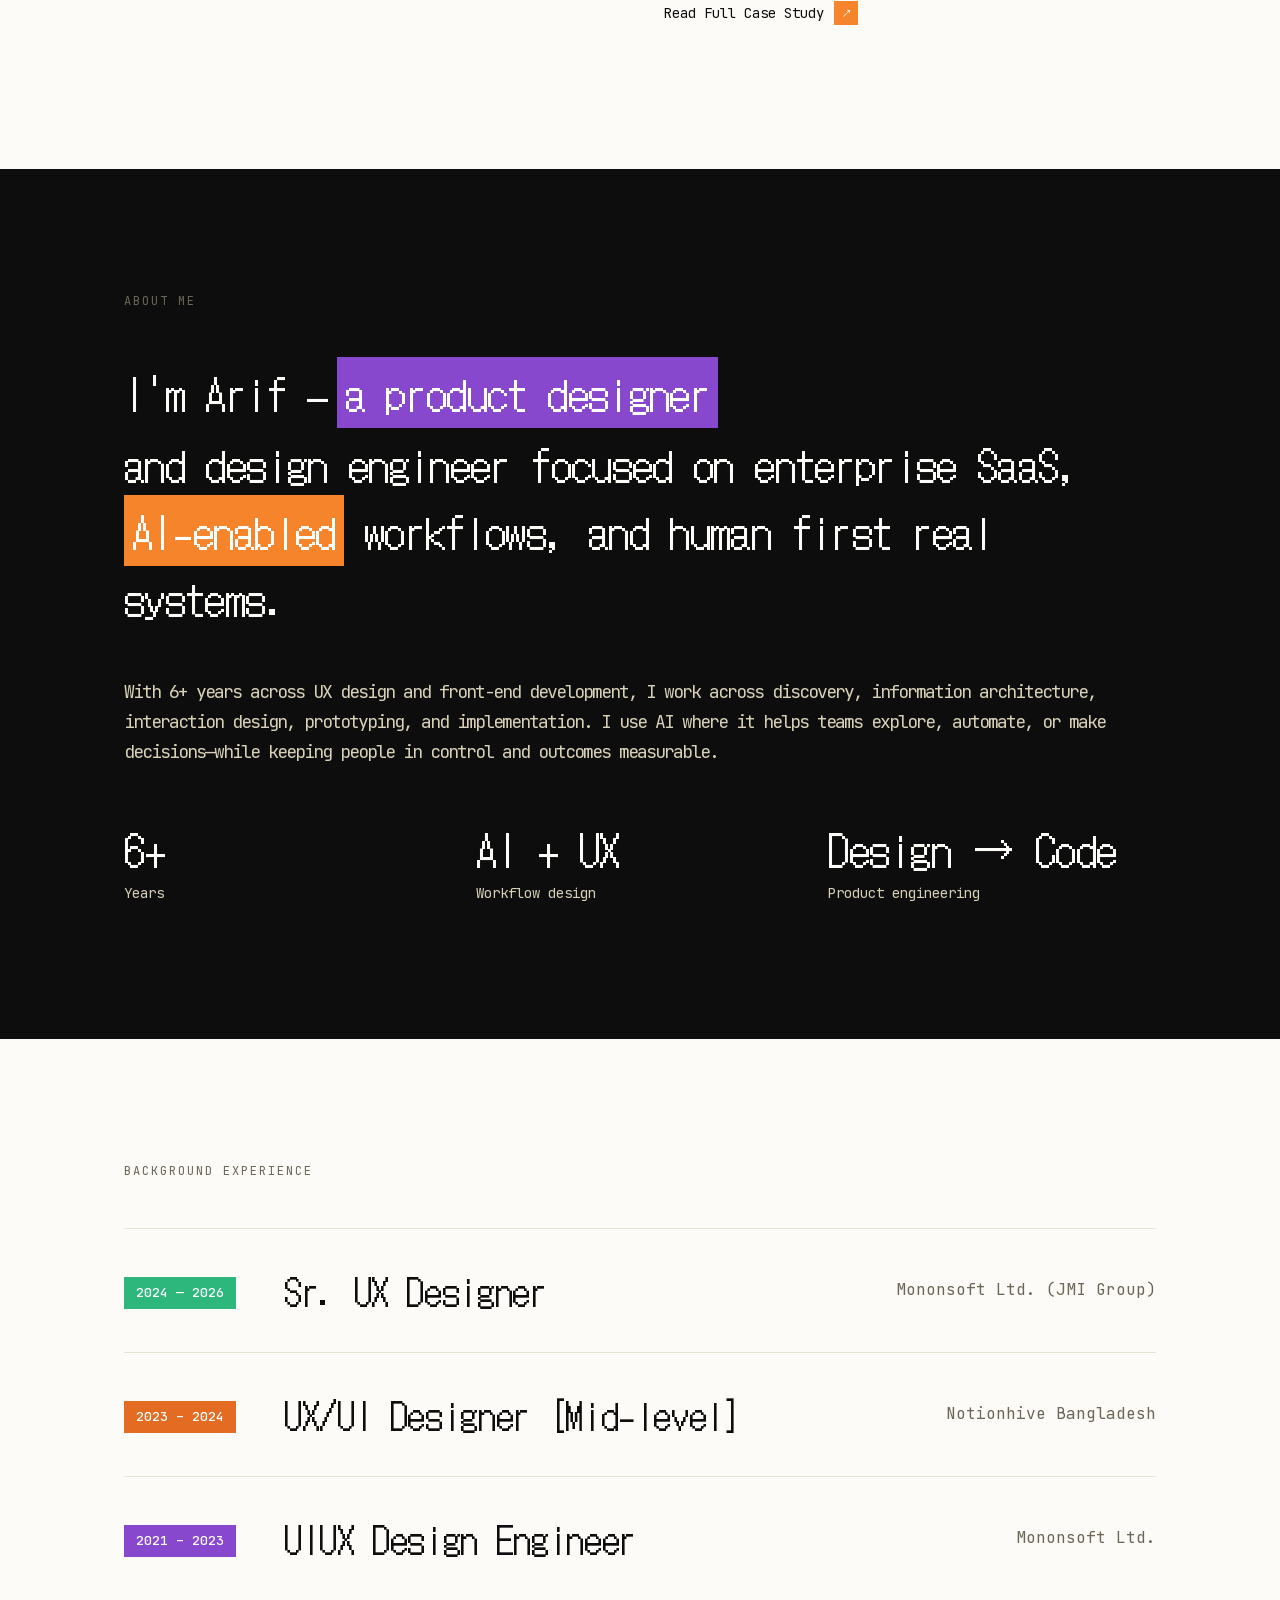
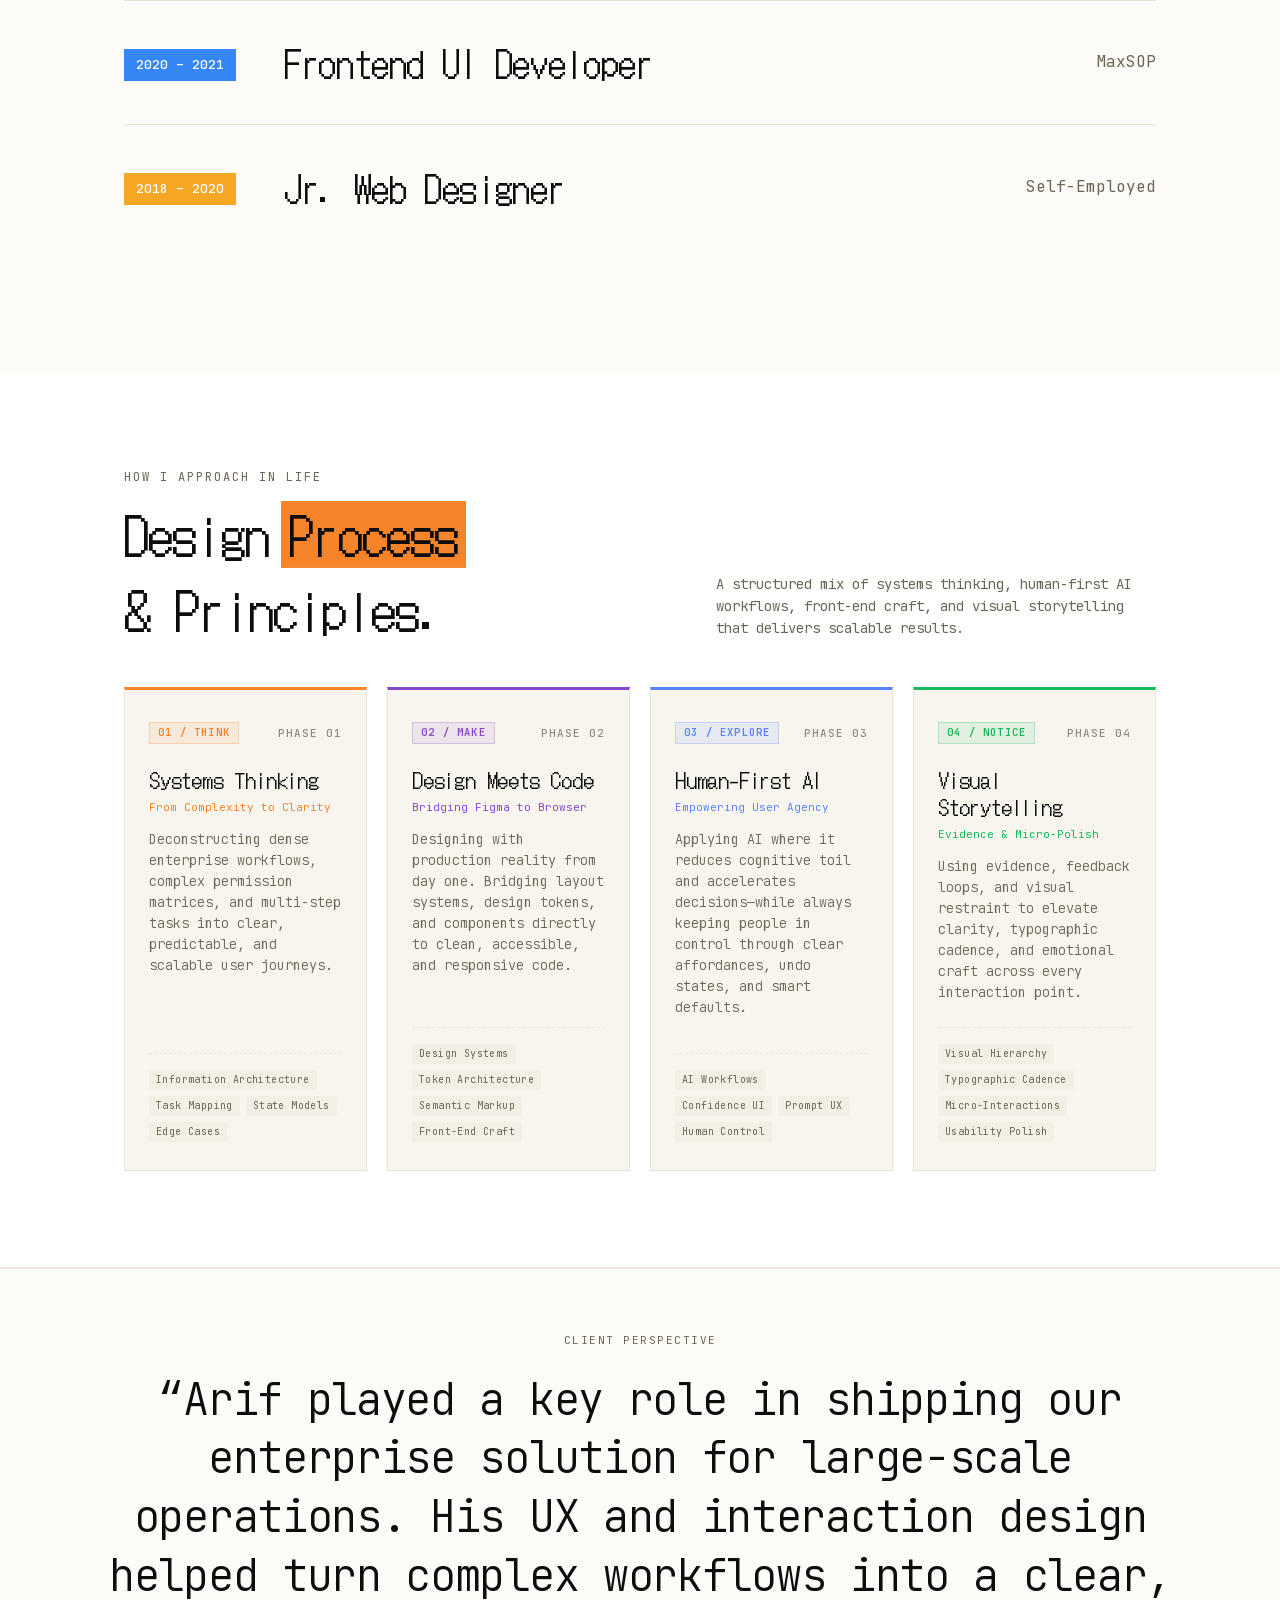
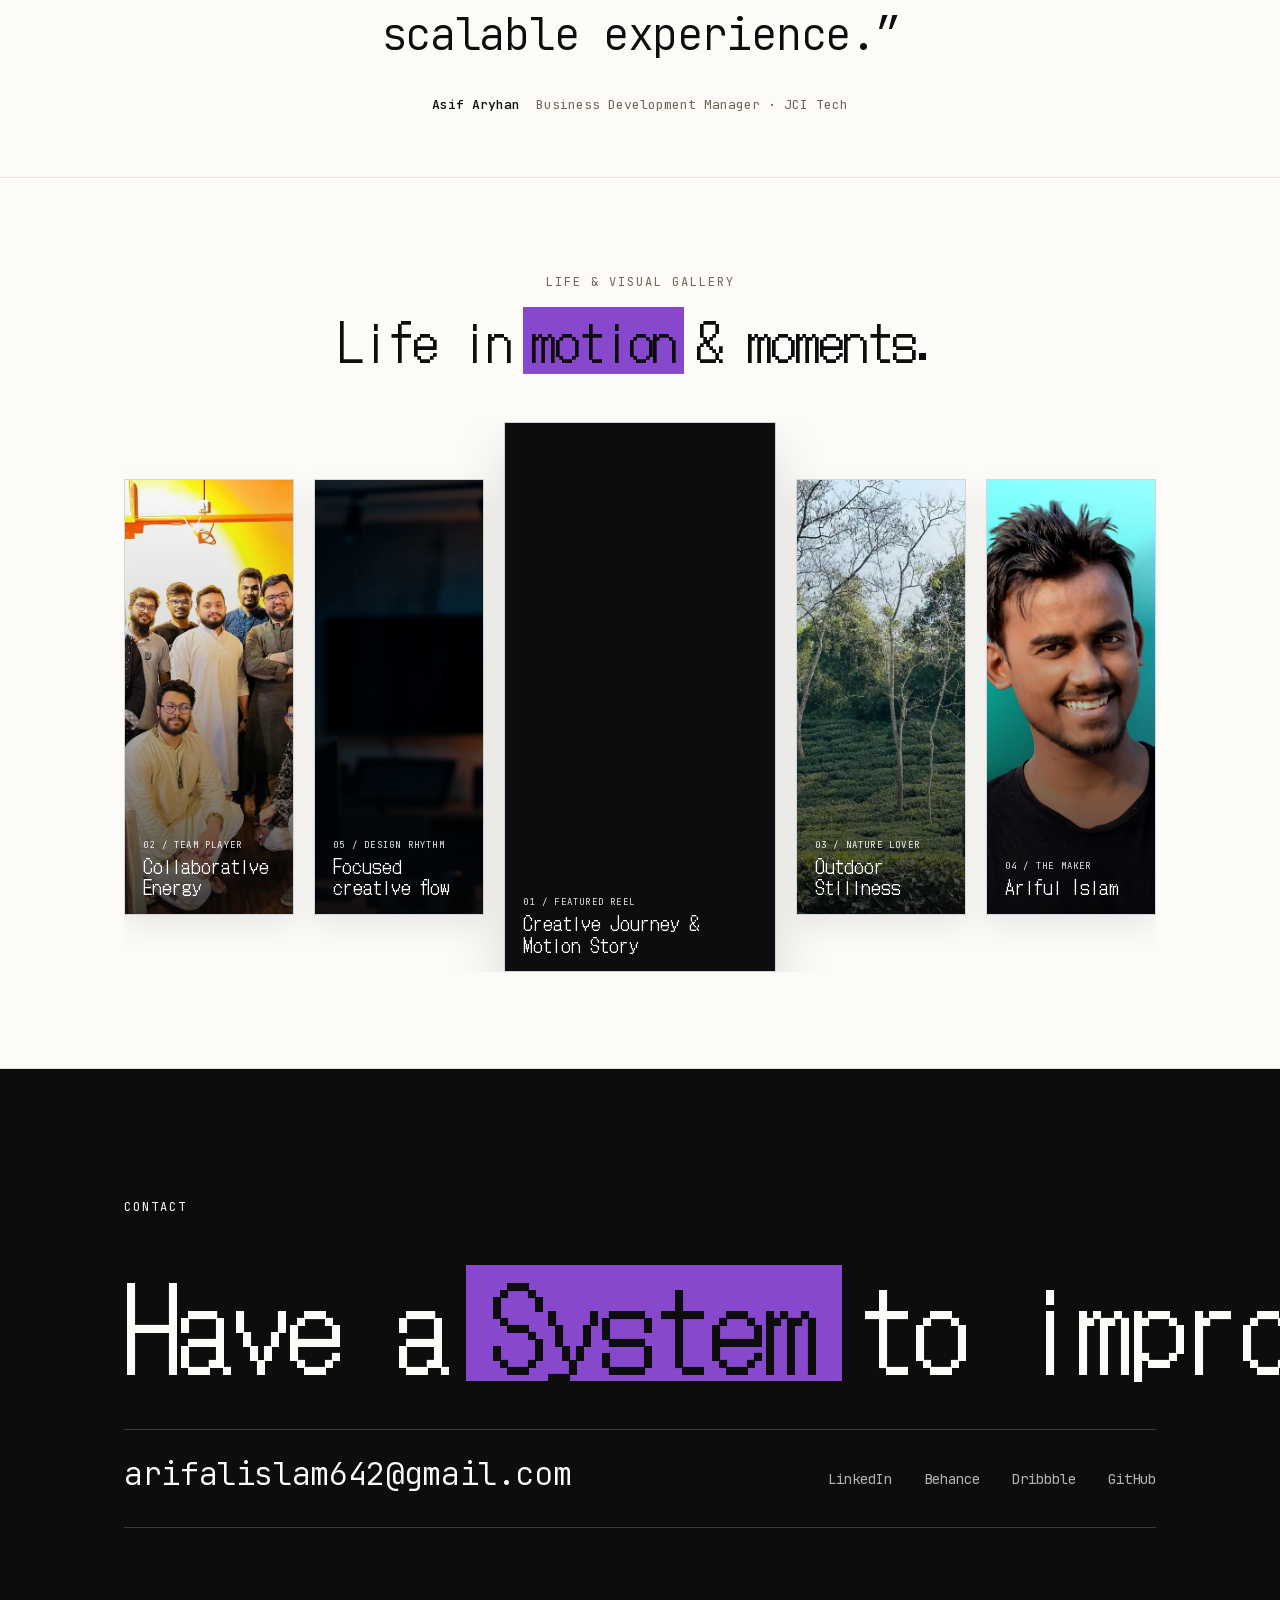
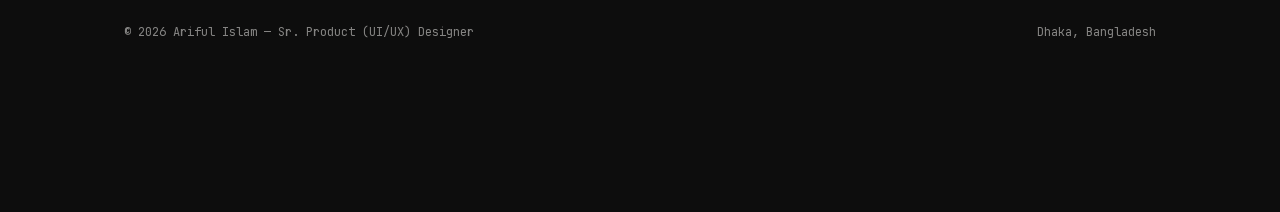
==== commit b2ab5ad2: "Update Hotjar Tracking Code comment for portfolio" ====
--- a/index.html
+++ b/index.html
@@ -22,7 +22,7 @@
         <link href="https://fonts.googleapis.com/css2?family=DotGothic16&display=swap" rel="stylesheet">
         <link rel="stylesheet" href="css/style.css">
         
-        <!-- Hotjar Tracking Code for https://ais95.github.io -->
+        <!-- Hotjar Tracking Code for Arif Portfolio -->
         <script>
             (function(h,o,t,j,a,r){
                 h.hj=h.hj||function(){(h.hj.q=h.hj.q||[]).push(arguments)};
